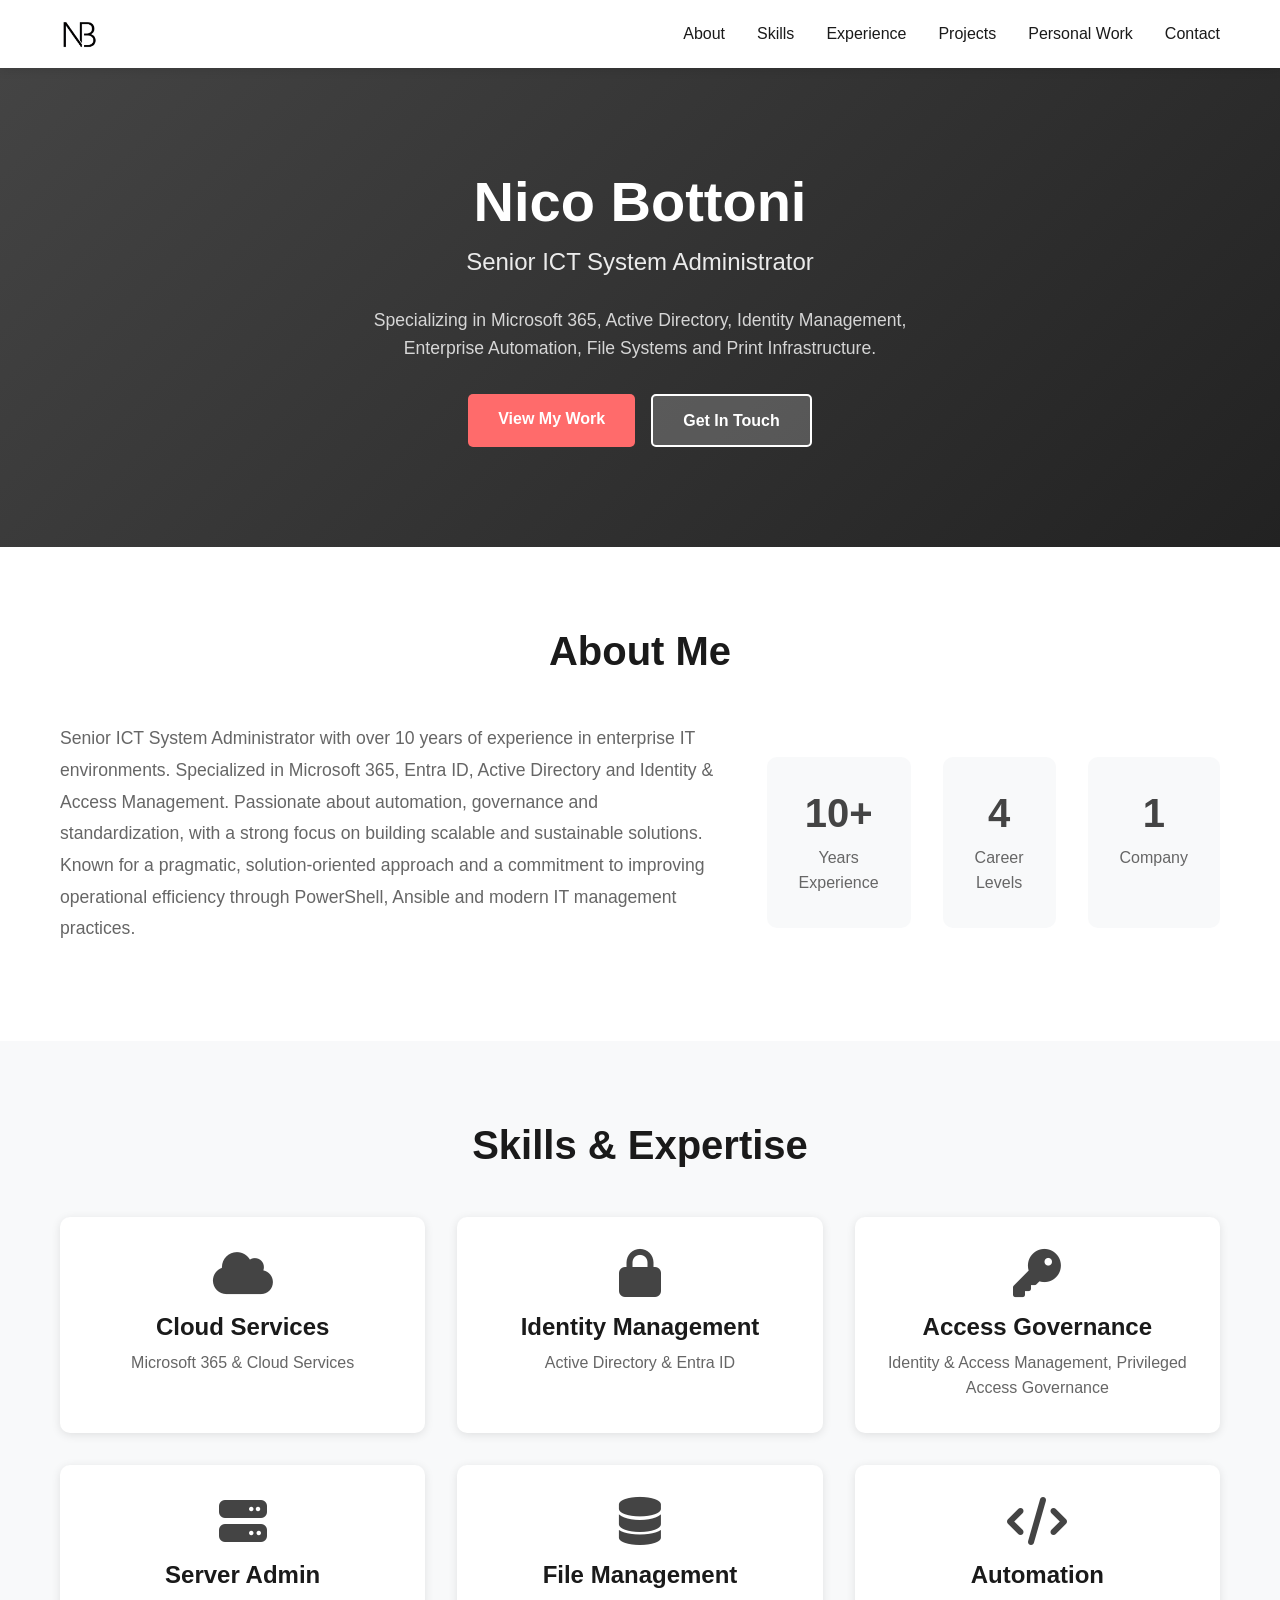
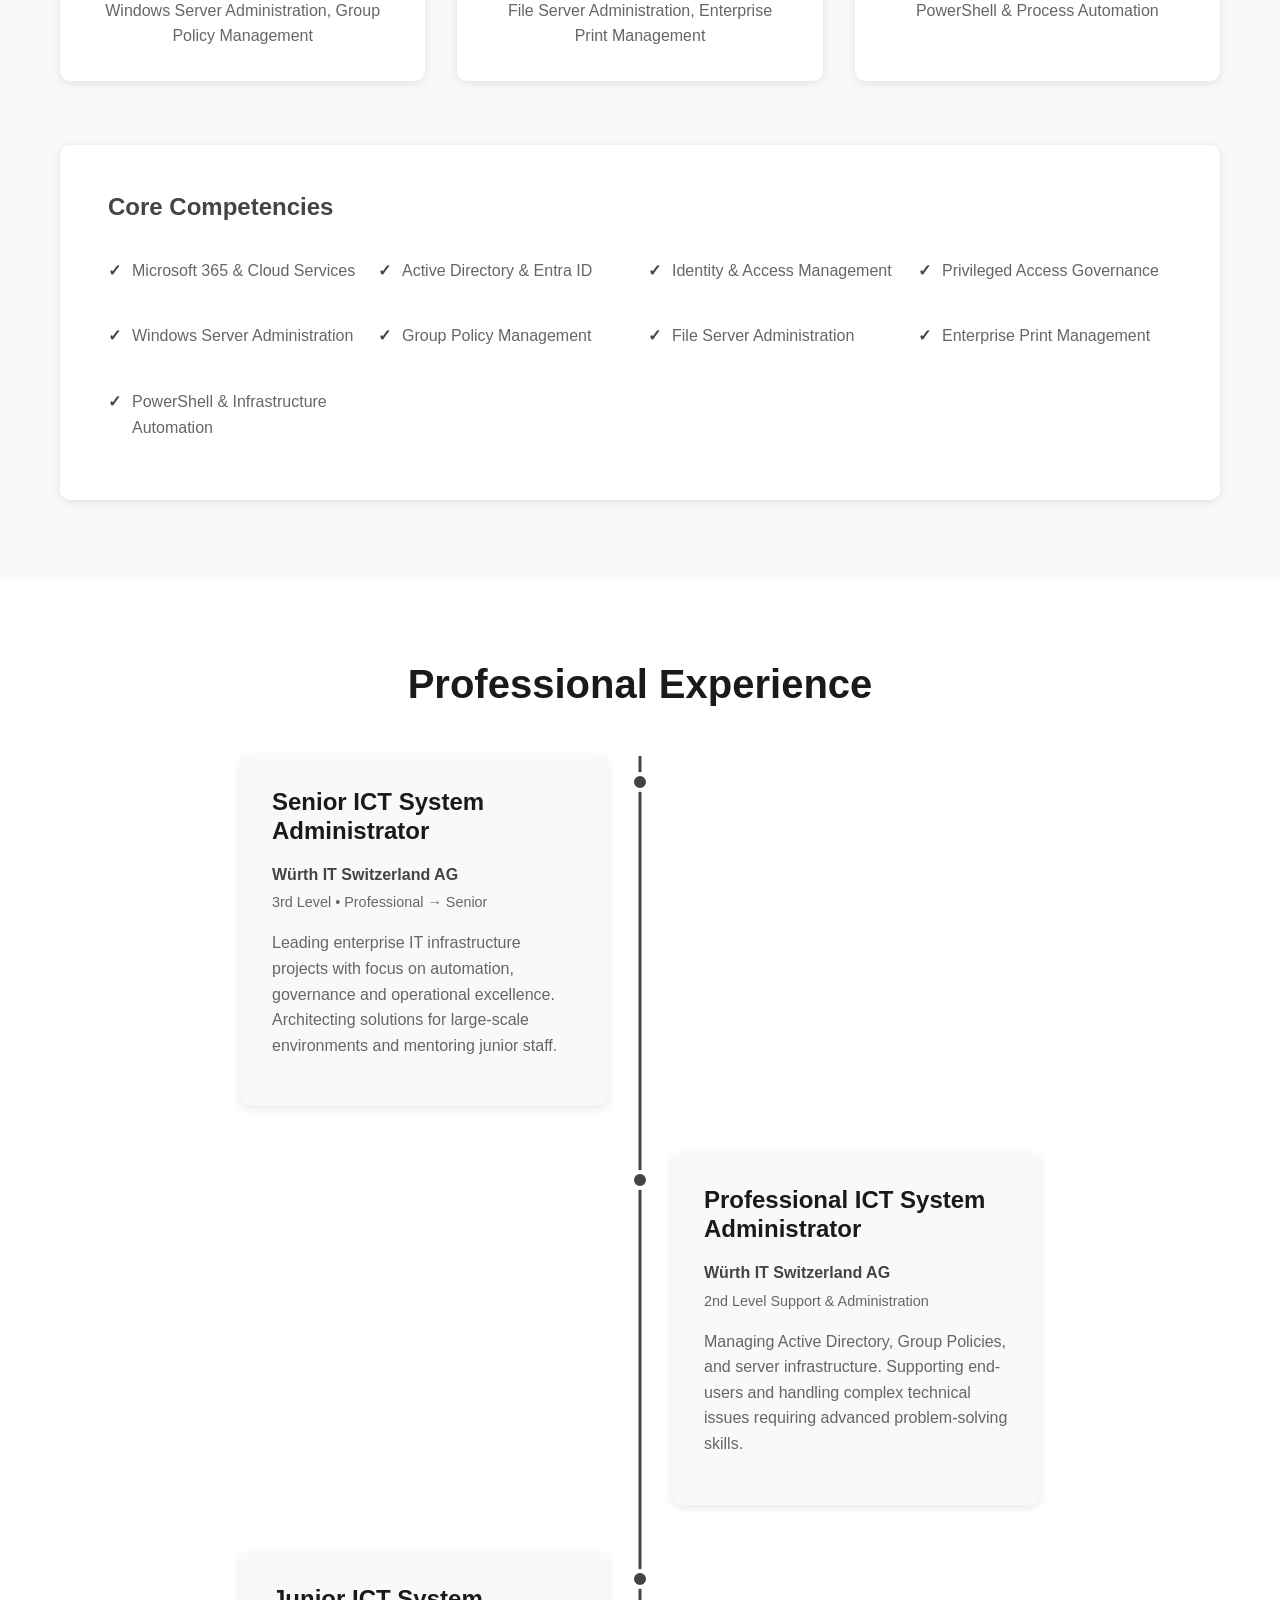
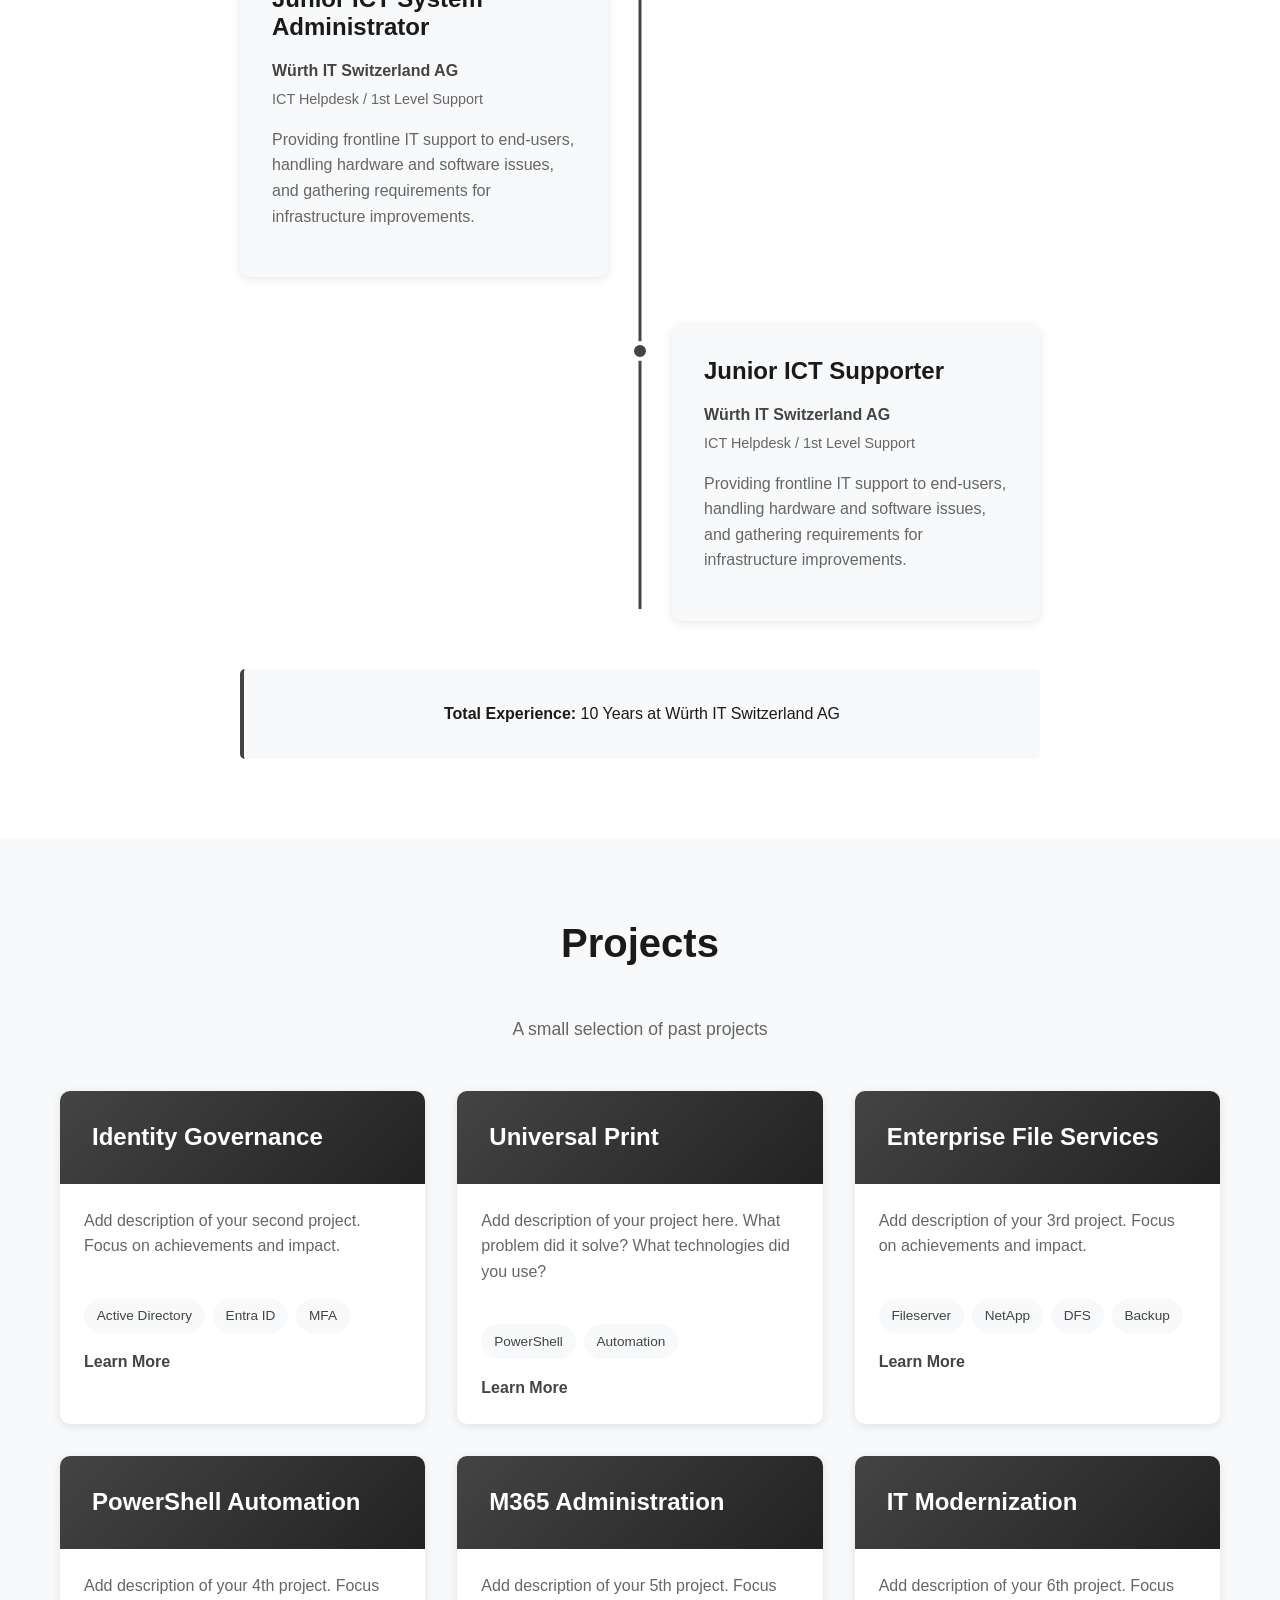
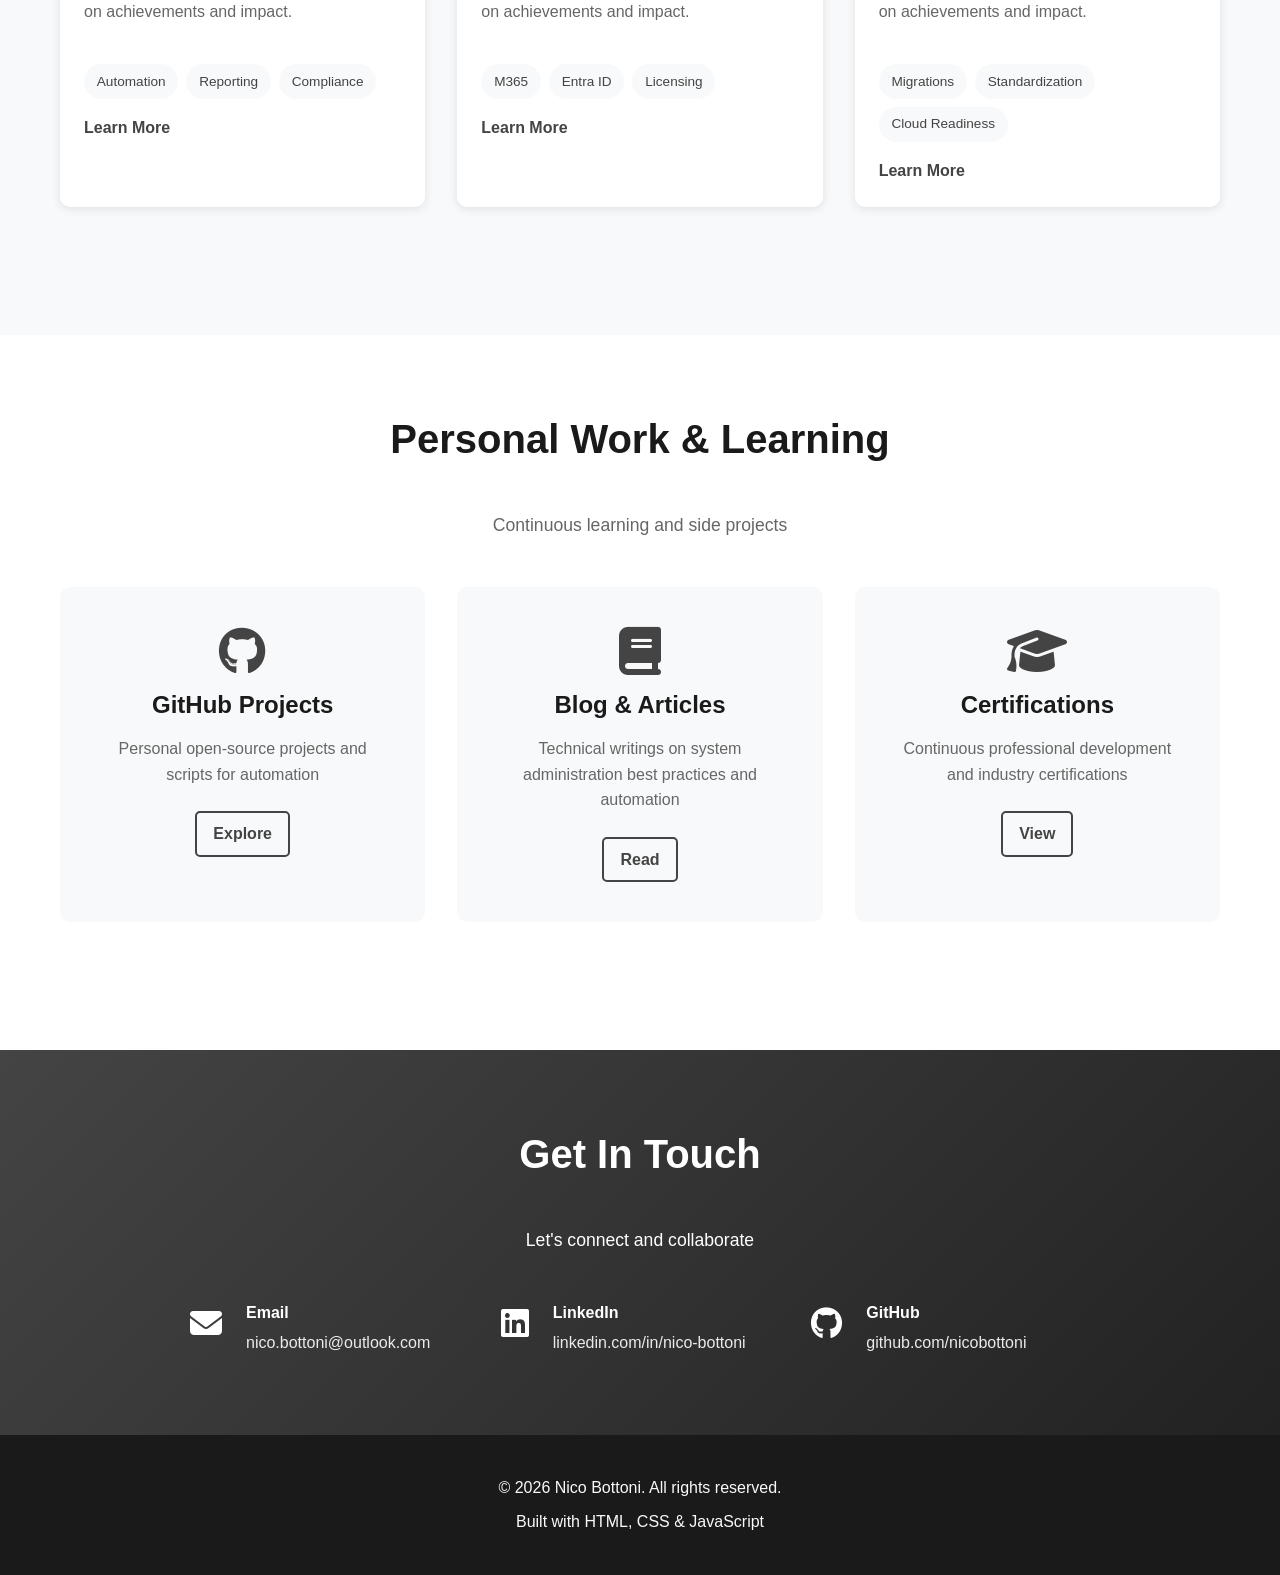
==== index.html @ e5850d9f "Add subtitle to projects section Added a subtitle to the projects section." ====
<!DOCTYPE html>
<html lang="en">
<head>
    <meta charset="UTF-8">
    <meta name="viewport" content="width=device-width, initial-scale=1.0">
    <meta name="description" content="Nico Bottoni - Senior ICT System Administrator | Microsoft 365 | Active Directory | Identity Management">
    <meta name="keywords" content="System Administrator, Microsoft 365, Active Directory, PowerShell, Infrastructure">
    <title>Nico Bottoni - Portfolio</title>
    <link rel="stylesheet" href="style.css">
    <link rel="stylesheet" href="https://cdnjs.cloudflare.com/ajax/libs/font-awesome/6.4.0/css/all.min.css">
</head>
<body>
    <!-- Navigation -->
    <nav class="navbar">
        <div class="container">
            <div class="nav-brand">
                <a href="#" class="nav-logo-link">
                    <img src="assets/Logo-Schwarz.png" alt="NB Logo-Schwarz" class="nav-logo">
                </a>
            </div>
            <ul class="nav-menu">
                <li><a href="#about" class="nav-link">About</a></li>
                <li><a href="#skills" class="nav-link">Skills</a></li>
                <li><a href="#experience" class="nav-link">Experience</a></li>
                <li><a href="#projects" class="nav-link">Projects</a></li>
                <li><a href="#personal-work" class="nav-link">Personal Work</a></li>
                <li><a href="#contact" class="nav-link">Contact</a></li>
            </ul>
            <div class="hamburger">
                <span></span>
                <span></span>
                <span></span>
            </div>
        </div>
    </nav>

    <!-- Hero Section -->
    <section class="hero">
        <div class="container">
            <div class="hero-content">
                <h1>Nico Bottoni</h1>
                <p class="hero-subtitle">Senior ICT System Administrator</p>
                <p class="hero-description">
                    Specializing in Microsoft 365, Active Directory, Identity Management, Enterprise Automation, File Systems and Print Infrastructure.
                </p>
                <div class="hero-buttons">
                    <a href="#projects" class="btn btn-primary">View My Work</a>
                    <a href="#contact" class="btn btn-secondary">Get In Touch</a>
                </div>
            </div>
        </div>
    </section>

    <!-- About Section -->
    <section id="about" class="about">
        <div class="container">
            <h2>About Me</h2>
            <div class="about-content">
                <div class="about-text">
                    <p>
                        Senior ICT System Administrator with over 10 years of experience in enterprise IT environments.
                        Specialized in Microsoft 365, Entra ID, Active Directory and Identity & Access Management.
                        Passionate about automation, governance and standardization, with a strong focus on building scalable and sustainable solutions.
                        Known for a pragmatic, solution-oriented approach and a commitment to improving operational efficiency through PowerShell, Ansible and modern IT management practices.
                    </p>
                </div>
                <div class="about-stats">
                    <div class="stat">
                        <h3>10+</h3>
                        <p>Years Experience</p>
                    </div>
                    <div class="stat">
                        <h3>4</h3>
                        <p>Career Levels</p>
                    </div>
                    <div class="stat">
                        <h3>1</h3>
                        <p>Company</p>
                    </div>
                </div>
            </div>
        </div>
    </section>

    <!-- Skills Section -->
    <section id="skills" class="skills">
        <div class="container">
            <h2>Skills & Expertise</h2>
            <div class="skills-grid">
                <div class="skill-card">
                    <i class="fas fa-cloud"></i>
                    <h3>Cloud Services</h3>
                    <p>Microsoft 365 & Cloud Services</p>
                </div>
                <div class="skill-card">
                    <i class="fas fa-lock"></i>
                    <h3>Identity Management</h3>
                    <p>Active Directory & Entra ID</p>
                </div>
                <div class="skill-card">
                    <i class="fas fa-key"></i>
                    <h3>Access Governance</h3>
                    <p>Identity & Access Management, Privileged Access Governance</p>
                </div>
                <div class="skill-card">
                    <i class="fas fa-server"></i>
                    <h3>Server Admin</h3>
                    <p>Windows Server Administration, Group Policy Management</p>
                </div>
                <div class="skill-card">
                    <i class="fas fa-database"></i>
                    <h3>File Management</h3>
                    <p>File Server Administration, Enterprise Print Management</p>
                </div>
                <div class="skill-card">
                    <i class="fas fa-code"></i>
                    <h3>Automation</h3>
                    <p>PowerShell & Process Automation</p>
                </div>
            </div>
            <div class="skills-list">
                <h3>Core Competencies</h3>
                <ul>
                    <li>Microsoft 365 & Cloud Services</li>
                    <li>Active Directory & Entra ID</li>
                    <li>Identity & Access Management</li>
                    <li>Privileged Access Governance</li>
                    <li>Windows Server Administration</li>
                    <li>Group Policy Management</li>
                    <li>File Server Administration</li>
                    <li>Enterprise Print Management</li>
                    <li>PowerShell & Infrastructure Automation</li>
                </ul>
            </div>
        </div>
    </section>

    <!-- Experience Section -->
    <section id="experience" class="experience">
        <div class="container">
            <h2>Professional Experience</h2>
            <div class="timeline">
                <div class="timeline-item">
                    <div class="timeline-marker"></div>
                    <div class="timeline-content">
                        <h3>Senior ICT System Administrator</h3>
                        <p class="company">Würth IT Switzerland AG</p>
                        <p class="timeline-date">3rd Level • Professional → Senior</p>
                        <p class="description">
                            Leading enterprise IT infrastructure projects with focus on automation, 
                            governance and operational excellence. Architecting solutions for large-scale 
                            environments and mentoring junior staff.
                        </p>
                    </div>
                </div>
                <div class="timeline-item">
                    <div class="timeline-marker"></div>
                    <div class="timeline-content">
                        <h3>Professional ICT System Administrator</h3>
                        <p class="company">Würth IT Switzerland AG</p>
                        <p class="timeline-date">2nd Level Support & Administration</p>
                        <p class="description">
                            Managing Active Directory, Group Policies, and server infrastructure. 
                            Supporting end-users and handling complex technical issues requiring 
                            advanced problem-solving skills.
                        </p>
                    </div>
                </div>
                <div class="timeline-item">
                    <div class="timeline-marker"></div>
                    <div class="timeline-content">
                        <h3>Junior ICT System Administrator</h3>
                        <p class="company">Würth IT Switzerland AG</p>
                        <p class="timeline-date">ICT Helpdesk / 1st Level Support</p>
                        <p class="description">
                            Providing frontline IT support to end-users, handling hardware and software issues, 
                            and gathering requirements for infrastructure improvements.
                        </p>
                    </div>
                </div>
                <div class="timeline-item">
                    <div class="timeline-marker"></div>
                    <div class="timeline-content">
                        <h3>Junior ICT Supporter</h3>
                        <p class="company">Würth IT Switzerland AG</p>
                        <p class="timeline-date">ICT Helpdesk / 1st Level Support</p>
                        <p class="description">
                            Providing frontline IT support to end-users, handling hardware and software issues, 
                            and gathering requirements for infrastructure improvements.
                        </p>
                    </div>
                </div>
                <div class="timeline-note">
                    <strong>Total Experience:</strong> 10 Years at Würth IT Switzerland AG
                </div>
            </div>
        </div>
    </section>

    <!-- Projects Section -->
    <section id="projects" class="projects">
        <div class="container">
            <h2>Projects</h2>
            <p class="section-subtitle">A small selection of past projects</p>
            <div class="projects-grid">                
                <div class="project-card">
                    <div class="project-header">
                        <h3>Identity Governance</h3>
                    </div>
                    <p class="project-description">
                        Add description of your second project. Focus on achievements and impact.
                    </p>
                    <div class="project-tags">
                        <span class="tag">Active Directory</span>
                        <span class="tag">Entra ID</span>
                        <span class="tag">MFA</span>
                    </div>
                    <div class="project-links">
                        <a href="projects/identity-governance.html" class="project-link">Learn More</a>
                    </div>
                </div>
                <div class="project-card">
                    <div class="project-header">
                        <h3>Universal Print</h3>
                    </div>
                    <p class="project-description">
                        Add description of your project here. What problem did it solve? 
                        What technologies did you use?
                    </p>
                    <div class="project-tags">
                        <span class="tag">PowerShell</span>
                        <span class="tag">Automation</span>
                    </div>
                    <div class="project-links">
                        <a href="projects/universal-print.html" class="project-link">Learn More</a>
                    </div>
                </div>
                <div class="project-card">
                    <div class="project-header">
                        <h3>Enterprise File Services</h3>
                    </div>
                    <p class="project-description">
                        Add description of your 3rd project. Focus on achievements and impact.
                    </p>
                    <div class="project-tags">
                        <span class="tag">Fileserver</span>
                        <span class="tag">NetApp</span>
                        <span class="tag">DFS</span>
                        <span class="tag">Backup</span>
                    </div>
                    <div class="project-links">
                        <a href="projects/enterprise-file-services.html" class="project-link">Learn More</a>
                    </div>
                </div>
                <div class="project-card">
                    <div class="project-header">
                        <h3>PowerShell Automation</h3>
                    </div>
                    <p class="project-description">
                        Add description of your 4th project. Focus on achievements and impact.
                    </p>
                    <div class="project-tags">
                        <span class="tag">Automation</span>
                        <span class="tag">Reporting</span>
                        <span class="tag">Compliance</span>
                    </div>
                    <div class="project-links">
                        <a href="projects/powershell-automation.html" class="project-link">Learn More</a>
                    </div>
                </div>
                <div class="project-card">
                    <div class="project-header">
                        <h3>M365 Administration</h3>
                    </div>
                    <p class="project-description">
                        Add description of your 5th project. Focus on achievements and impact.
                    </p>
                    <div class="project-tags">
                        <span class="tag">M365</span>
                        <span class="tag">Entra ID</span>
                        <span class="tag">Licensing</span>                        
                    </div>
                    <div class="project-links">
                        <a href="projects/m365-administration.html" class="project-link">Learn More</a>
                    </div>
                </div>
                <div class="project-card">
                    <div class="project-header">
                        <h3>IT Modernization</h3>
                    </div>
                    <p class="project-description">
                        Add description of your 6th project. Focus on achievements and impact.
                    </p>
                    <div class="project-tags">
                        <span class="tag">Migrations</span>
                        <span class="tag">Standardization</span>
                        <span class="tag">Cloud Readiness</span>
                    </div>
                    <div class="project-links">
                        <a href="projects/it-modernization.html" class="project-link">Learn More</a>
                    </div>
                </div>
            </div>
        </div>
    </section>

    <!-- Personal Work Section -->
    <section id="personal-work" class="personal-work">
        <div class="container">
            <h2>Personal Work & Learning</h2>
            <p class="section-subtitle">Continuous learning and side projects</p>
            <div class="personal-work-grid">
                <div class="personal-work-card">
                    <i class="fab fa-github"></i>
                    <h3>GitHub Projects</h3>
                    <p>
                        Personal open-source projects and scripts for automation
                    </p>
                    <a href="https://github.com/nicobottoni/powershell-toolbox"
                        class="learn-more"
                        target="_blank"
                        rel="noopener noreferrer"
                        >Explore
                    </a>
                </div>
                <div class="personal-work-card">
                    <i class="fas fa-book"></i>
                    <h3>Blog & Articles</h3>
                    <p>
                        Technical writings on system administration best practices and automation
                    </p>
                    <a href="#" class="learn-more">Read</a>
                </div>
                <div class="personal-work-card">
                    <i class="fas fa-graduation-cap"></i>
                    <h3>Certifications</h3>
                    <p>
                        Continuous professional development and industry certifications
                    </p>
                    <a href="#" class="learn-more">View</a>
                </div>
            </div>
        </div>
    </section>

    <!-- Contact Section -->
    <section id="contact" class="contact">
        <div class="container">
            <h2>Get In Touch</h2>
            <p class="section-subtitle">Let's connect and collaborate</p>
            <div class="contact-content">
                <div class="contact-info">
                    <div class="contact-item">
                        <i class="fas fa-envelope"></i>
                        <div>
                            <h4>Email</h4>
                            <p><a href="mailto:nico.bottoni@outlook.com">nico.bottoni@outlook.com</a></p>
                        </div>
                    </div>
                    <div class="contact-item">
                        <i class="fab fa-linkedin"></i>
                        <div>
                            <h4>LinkedIn</h4>
                            <p><a href="https://www.linkedin.com/in/nico-bottoni-77aa26182/" target="_blank">linkedin.com/in/nico-bottoni</a></p>
                        </div>
                    </div>
                    <div class="contact-item">
                        <i class="fab fa-github"></i>
                        <div>
                            <h4>GitHub</h4>
                            <p><a href="https://github.com/nicobottoni" target="_blank">github.com/nicobottoni</a></p>
                        </div>
                    </div>
                </div>
            </div>
        </div>
    </section>

    <!-- Footer -->
    <footer class="footer">
        <div class="container">
            <p>&copy; 2026 Nico Bottoni. All rights reserved.</p>
            <p>Built with HTML, CSS & JavaScript</p>
        </div>
    </footer>

    <script src="script.js"></script>
</body>
</html>
---- style.css ----
/* ============================================
   Global Styles & Variables
   ============================================ */

:root {
    --primary-color: #444444;
    --primary-dark: #0052a3;
    --secondary-color: #222222;
    --accent-color: #ff6b6b;
    --text-dark: #1a1a1a;
    --text-light: #666666;
    --bg-light: #f8f9fa;
    --bg-white: #ffffff;
    --border-color: #e0e0e0;
    --shadow: 0 2px 10px rgba(0, 0, 0, 0.1);
    --shadow-lg: 0 10px 30px rgba(0, 0, 0, 0.15);
}

* {
    margin: 0;
    padding: 0;
    box-sizing: border-box;
}

html {
    scroll-behavior: smooth;
}

body {
    font-family: -apple-system, BlinkMacSystemFont, 'Segoe UI', Roboto, Oxygen, Ubuntu, Cantarell, sans-serif;
    line-height: 1.6;
    color: var(--text-dark);
    background-color: var(--bg-white);
}

.container {
    max-width: 1200px;
    margin: 0 auto;
    padding: 0 20px;
}

/* ============================================
   Typography
   ============================================ */

h1, h2, h3, h4, h5, h6 {
    line-height: 1.2;
    margin-bottom: 1rem;
    font-weight: 600;
}

h2 {
    font-size: 2.5rem;
    color: var(--text-dark);
    text-align: center;
    margin-bottom: 3rem;
}

h3 {
    font-size: 1.5rem;
}

p {
    color: var(--text-light);
    margin-bottom: 1rem;
}

a {
    color: var(--primary-color);
    text-decoration: none;
    transition: color 0.3s ease;
}

a:hover {
    color: var(--primary-dark);
}

/* ============================================
   Navigation Bar
   ============================================ */

.navbar {
    background-color: var(--bg-white);
    box-shadow: var(--shadow);
    position: sticky;
    top: 0;
    z-index: 1000;
}

.navbar .container {
    display: flex;
    justify-content: space-between;
    align-items: center;
    padding: 1rem 20px;
}

.nav-brand {
    display: flex;
    align-items: center;
    gap: 12px;
    font-size: 1.5rem;
    font-weight: 700;
    color: var(--primary-color);
}

.nav-logo {
    height: 36px;
    width: auto;
    display: block;
}

.nav-menu {
    display: flex;
    list-style: none;
    gap: 2rem;
}

.nav-link {
    color: var(--text-dark);
    font-weight: 500;
    transition: color 0.3s ease;
    position: relative;
}

.nav-link:hover {
    color: var(--primary-color);
}

.nav-link::after {
    content: '';
    position: absolute;
    bottom: -5px;
    left: 0;
    width: 0;
    height: 2px;
    background-color: var(--primary-color);
    transition: width 0.3s ease;
}

.nav-link:hover::after {
    width: 100%;
}

.hamburger {
    display: none;
    flex-direction: column;
    cursor: pointer;
}

.hamburger span {
    width: 25px;
    height: 3px;
    background-color: var(--text-dark);
    margin: 5px 0;
    transition: 0.3s;
}

/* ============================================
   Hero Section
   ============================================ */

.hero {
    background: linear-gradient(135deg, var(--primary-color) 0%, var(--secondary-color) 100%);
    color: white;
    padding: 100px 20px;
    text-align: center;
}

.hero-content h1 {
    font-size: 3.5rem;
    margin-bottom: 0.5rem;
    color: white;
}

.hero-subtitle {
    font-size: 1.5rem;
    color: rgba(255, 255, 255, 0.9);
    margin-bottom: 1rem;
}

.hero-description {
    font-size: 1.1rem;
    color: rgba(255, 255, 255, 0.8);
    max-width: 600px;
    margin: 1.5rem auto 2rem;
}

.hero-buttons {
    display: flex;
    gap: 1rem;
    justify-content: center;
    flex-wrap: wrap;
}

/* ============================================
   Buttons
   ============================================ */

.btn {
    padding: 12px 30px;
    border-radius: 5px;
    font-weight: 600;
    transition: all 0.3s ease;
    cursor: pointer;
    border: none;
    display: inline-block;
    text-align: center;
}

.btn-primary {
    background-color: var(--accent-color);
    color: white;
}

.btn-primary:hover {
    background-color: #ff5252;
    transform: translateY(-2px);
}

.btn-secondary {
    background-color: rgba(255, 255, 255, 0.2);
    color: white;
    border: 2px solid white;
}

.btn-secondary:hover {
    background-color: rgba(255, 255, 255, 0.3);
    transform: translateY(-2px);
}

/* ============================================
   About Section
   ============================================ */

.about {
    padding: 80px 20px;
    background-color: var(--bg-white);
}

.about-content {
    display: grid;
    grid-template-columns: 2fr 1fr;
    gap: 3rem;
    align-items: center;
}

.about-text p {
    font-size: 1.1rem;
    line-height: 1.8;
    color: var(--text-light);
}

.about-stats {
    display: grid;
    grid-template-columns: repeat(3, 1fr);
    gap: 2rem;
}

.stat {
    text-align: center;
    padding: 2rem;
    background-color: var(--bg-light);
    border-radius: 10px;
    transition: transform 0.3s ease;
}

.stat:hover {
    transform: translateY(-5px);
}

.stat h3 {
    font-size: 2.5rem;
    color: var(--primary-color);
    margin-bottom: 0.5rem;
}

.stat p {
    color: var(--text-light);
    margin: 0;
}

/* ============================================
   Skills Section
   ============================================ */

.skills {
    padding: 80px 20px;
    background-color: var(--bg-light);
}

.skills-grid {
    display: grid;
    grid-template-columns: repeat(auto-fit, minmax(280px, 1fr));
    gap: 2rem;
    margin-bottom: 4rem;
}

.skill-card {
    background-color: var(--bg-white);
    padding: 2rem;
    border-radius: 10px;
    text-align: center;
    box-shadow: var(--shadow);
    transition: all 0.3s ease;
}

.skill-card:hover {
    transform: translateY(-10px);
    box-shadow: var(--shadow-lg);
}

.skill-card i {
    font-size: 3rem;
    color: var(--primary-color);
    margin-bottom: 1rem;
}

.skill-card h3 {
    color: var(--text-dark);
    margin-bottom: 0.5rem;
}

.skill-card p {
    color: var(--text-light);
    margin: 0;
}

.skills-list {
    background-color: var(--bg-white);
    padding: 3rem;
    border-radius: 10px;
    box-shadow: var(--shadow);
}

.skills-list h3 {
    color: var(--primary-color);
    margin-bottom: 1.5rem;
}

.skills-list ul {
    list-style: none;
    display: grid;
    grid-template-columns: repeat(auto-fit, minmax(250px, 1fr));
    gap: 1rem;
}

.skills-list li {
    padding: 0.75rem 0;
    padding-left: 1.5rem;
    position: relative;
    color: var(--text-light);
}

.skills-list li::before {
    content: '✓';
    position: absolute;
    left: 0;
    color: var(--primary-color);
    font-weight: bold;
}

/* ============================================
   Experience Section
   ============================================ */

.experience {
    padding: 80px 20px;
    background-color: var(--bg-white);
}

.timeline {
    position: relative;
    max-width: 800px;
    margin: 0 auto;
}

.timeline::before {
    content: '';
    position: absolute;
    left: 50%;
    transform: translateX(-50%);
    width: 3px;
    height: calc(100% - 150px);
    background-color: var(--primary-color);
}

.timeline-item {
    margin-bottom: 3rem;
    position: relative;
}

.timeline-item:nth-child(odd) .timeline-content {
    margin-left: 0;
    margin-right: auto;
    width: calc(50% - 2rem);
}

.timeline-item:nth-child(even) .timeline-content {
    margin-left: auto;
    margin-right: 0;
    width: calc(50% - 2rem);
}

.timeline-marker {
    position: absolute;
    left: 50%;
    transform: translateX(-50%);
    width: 20px;
    height: 20px;
    background-color: var(--primary-color);
    border: 4px solid var(--bg-white);
    border-radius: 50%;
    top: 1rem;
    z-index: 10;
}

.timeline-content {
    background-color: var(--bg-light);
    padding: 2rem;
    border-radius: 10px;
    box-shadow: var(--shadow);
}

.timeline-content h3 {
    color: var(--text-dark);
}

.company {
    color: var(--primary-color);
    font-weight: 600;
    margin-bottom: 0.25rem;
}

.timeline-date {
    color: var(--text-light);
    font-size: 0.9rem;
    margin-bottom: 1rem;
}

.description {
    color: var(--text-light);
}

.timeline-note {
    text-align: center;
    padding: 2rem;
    margin-top: 2rem;
    background-color: var(--bg-light);
    border-left: 4px solid var(--primary-color);
    border-radius: 5px;
}

/* ============================================
   Projects Section
   ============================================ */

.projects {
    padding: 80px 20px;
    background-color: var(--bg-light);
}

.section-subtitle {
    text-align: center;
    color: var(--text-light);
    font-size: 1.1rem;
    margin-bottom: 3rem;
}

.projects-grid {
    display: grid;
    grid-template-columns: repeat(auto-fit, minmax(300px, 1fr));
    gap: 2rem;
    margin-bottom: 3rem;
}

.project-card {
    background-color: var(--bg-white);
    border-radius: 10px;
    overflow: hidden;
    box-shadow: var(--shadow);
    transition: all 0.3s ease;
}

.project-card:hover {
    transform: translateY(-10px);
    box-shadow: var(--shadow-lg);
}

.project-header {
    background: linear-gradient(135deg, var(--primary-color) 0%, var(--secondary-color) 100%);
    color: white;
    padding: 2rem;
}

.project-header h3 {
    margin: 0;
    color: white;
}

.project-description {
    padding: 1.5rem;
}

.project-tags {
    padding: 0 1.5rem;
    display: flex;
    flex-wrap: wrap;
    gap: 0.5rem;
    margin-bottom: 1rem;
}

.tag {
    display: inline-block;
    background-color: var(--bg-light);
    color: var(--primary-color);
    padding: 0.4rem 0.8rem;
    border-radius: 20px;
    font-size: 0.85rem;
}

.project-links {
    padding: 0 1.5rem 1.5rem;
}

.project-link {
    display: inline-block;
    color: var(--primary-color);
    font-weight: 600;
    transition: color 0.3s ease;
}

.project-link:hover {
    color: var(--primary-dark);
    text-decoration: underline;
}

.projects-note {
    text-align: center;
    padding: 2rem;
    background-color: var(--bg-white);
    border-radius: 10px;
    border-left: 4px solid var(--accent-color);
}

.projects-note i {
    color: var(--accent-color);
    margin-right: 0.5rem;
}

/* ============================================
   Personal Work Section
   ============================================ */

.personal-work {
    padding: 80px 20px;
    background-color: var(--bg-white);
}

.personal-work-grid {
    display: grid;
    grid-template-columns: repeat(auto-fit, minmax(280px, 1fr));
    gap: 2rem;
    margin-bottom: 3rem;
}

.personal-work-card {
    background-color: var(--bg-light);
    padding: 2.5rem;
    border-radius: 10px;
    text-align: center;
    transition: all 0.3s ease;
}

.personal-work-card:hover {
    transform: translateY(-10px);
    background-color: var(--bg-white);
    box-shadow: var(--shadow-lg);
}

.personal-work-card i {
    font-size: 3rem;
    color: var(--primary-color);
    margin-bottom: 1rem;
}

.personal-work-card h3 {
    color: var(--text-dark);
    margin-bottom: 1rem;
}

.personal-work-card p {
    color: var(--text-light);
    margin-bottom: 1.5rem;
}

.learn-more {
    display: inline-block;
    color: var(--primary-color);
    font-weight: 600;
    padding: 0.5rem 1rem;
    border: 2px solid var(--primary-color);
    border-radius: 5px;
    transition: all 0.3s ease;
}

.learn-more:hover {
    background-color: var(--primary-color);
    color: white;
}

.personal-work-note {
    text-align: center;
    padding: 2rem;
    background-color: var(--bg-light);
    border-radius: 10px;
    border-left: 4px solid var(--accent-color);
}

/* ============================================
   Contact Section
   ============================================ */

.contact {
    padding: 80px 20px;
    background: linear-gradient(135deg, var(--primary-color) 0%, var(--secondary-color) 100%);
    color: white;
}

.contact h2 {
    color: white;
}

.contact .section-subtitle {
    color: white;
}

.contact-info {
    display: grid;
    grid-template-columns: repeat(auto-fit, minmax(250px, 1fr));
    gap: 2rem;
    max-width: 900px;
    margin: 0 auto;
}

.contact-item {
    display: flex;
    align-items: flex-start;
    gap: 1.5rem;
}

.contact-item i {
    font-size: 2rem;
    margin-top: 0.25rem;
    flex-shrink: 0;
}

.contact-item h4 {
    color: white;
    margin-bottom: 0.5rem;
}

.contact-item p {
    margin: 0;
    color: rgba(255, 255, 255, 0.9);
}

.contact-item a {
    color: rgba(255, 255, 255, 0.9);
    transition: color 0.3s ease;
}

.contact-item a:hover {
    color: white;
}

/* ============================================
   Footer
   ============================================ */

.footer {
    background-color: var(--text-dark);
    color: var(--bg-light);
    text-align: center;
    padding: 2rem 20px;
}

.footer p {
    margin: 0.5rem 0;
    color: var(--bg-light);
}

/* ============================================
   Responsive Design
   ============================================ */

@media (max-width: 768px) {
    .nav-menu {
        display: none;
        position: absolute;
        top: 60px;
        left: 0;
        flex-direction: column;
        background-color: var(--bg-white);
        width: 100%;
        text-align: center;
        gap: 0;
    }

    .nav-menu.active {
        display: flex;
    }

    .nav-link {
        padding: 1rem;
        /* border-bottom: 1px solid var(--border-color); */
    }

    .nav-link::after {
        display: none;
    }

    .hamburger {
        display: flex;
    }

    .hamburger.active span:nth-child(1) {
        transform: rotate(45deg) translate(10px, 10px);
    }

    .hamburger.active span:nth-child(2) {
        opacity: 0;
    }

    .hamburger.active span:nth-child(3) {
        transform: rotate(-45deg) translate(7px, -7px);
    }

    h2 {
        font-size: 2rem;
    }

    .hero-content h1 {
        font-size: 2.5rem;
    }

    .hero-subtitle {
        font-size: 1.2rem;
    }

    .about-content {
        grid-template-columns: 1fr;
    }

    .about-stats {
        grid-template-columns: 1fr;
    }

    .timeline::before {
        left: 0;
    }

    .timeline-item:nth-child(odd) .timeline-content,
    .timeline-item:nth-child(even) .timeline-content {
        width: 100%;
        margin-left: 40px;
        margin-right: 0;
    }

    .timeline-marker {
        left: -6px;
    }

    .contact-info {
        grid-template-columns: 1fr;
    }
}

@media (max-width: 480px) {
    .hero-content h1 {
        font-size: 1.8rem;
    }

    h2 {
        font-size: 1.5rem;
        margin-bottom: 2rem;
    }

    .hero {
        padding: 60px 20px;
    }

    .about,
    .skills,
    .experience,
    .projects,
    .personal-work,
    .contact {
        padding: 60px 20px;
    }

    .skills-grid {
        grid-template-columns: 1fr;
    }

    .hero-buttons {
        flex-direction: column;
    }

    .btn {
        width: 100%;
    }
}

/* ============================================
Project Case Study Pages
============================================ */

.project-hero {
    background: linear-gradient(135deg, var(--text-dark) 0%, #333333 100%);
    color: white;
    padding: 80px 20px;
}

.project-hero .container {
    max-width: 1100px;
}

.back-link {
    display: inline-flex;
    align-items: center;
    gap: 0.5rem;
    color: rgba(255, 255, 255, 0.85);
    font-weight: 600;
    margin-bottom: 2rem;
    transition: color 0.3s ease;
}

.back-link:hover {
    color: white;
}

.project-hero-content {
    max-width: 850px;
}

.eyebrow {
    color: rgba(255, 255, 255, 0.7);
    text-transform: uppercase;
    letter-spacing: 0.12em;
    font-size: 0.85rem;
    font-weight: 700;
    margin-bottom: 1rem;
}

.project-hero h1 {
    font-size: 3rem;
    color: white;
    margin-bottom: 1rem;
}

.project-lead {
    font-size: 1.25rem;
    line-height: 1.8;
    color: rgba(255, 255, 255, 0.85);
    max-width: 800px;
}

.project-meta {
    display: flex;
    flex-wrap: wrap;
    gap: 1rem;
    margin-top: 2rem;
}

.project-meta span {
    display: inline-flex;
    align-items: center;
    gap: 0.5rem;
    background-color: rgba(255, 255, 255, 0.12);
    color: white;
    padding: 0.7rem 1rem;
    border-radius: 999px;
    font-size: 0.9rem;
}


/* ============================================
Case Study Layout
============================================ */

.case-study {
    padding: 80px 20px;
    background-color: var(--bg-white);
}

.case-study-layout {
    display: grid;
    grid-template-columns: 300px 1fr;
    gap: 3rem;
    align-items: start;
}

.case-study-sidebar {
    position: sticky;
    top: 100px;
}

.sidebar-card {
    background-color: var(--bg-light);
    border-radius: 10px;
    padding: 1.5rem;
    margin-bottom: 1.5rem;
    box-shadow: var(--shadow);
}

.sidebar-card h3 {
    color: var(--text-dark);
    margin-bottom: 1rem;
}

.sidebar-card ul {
    list-style: none;
    padding: 0;
    margin: 0;
}

.sidebar-card li {
    color: var(--text-light);
    margin-bottom: 0.75rem;
    line-height: 1.5;
}

.compact-tags {
    padding: 0;
    margin: 0;
}


/* ============================================
Case Study Content
============================================ */

.case-study-content {
    max-width: 850px;
}

.case-section {
    margin-bottom: 4rem;
}

.case-section h2 {
    text-align: left;
    font-size: 2rem;
    color: var(--text-dark);
    margin-bottom: 1.5rem;
}

.case-section p {
    font-size: 1.05rem;
    line-height: 1.8;
    color: var(--text-light);
}

.case-list {
    list-style: none;
    padding: 0;
    margin: 1.5rem 0 0;
}

.case-list li {
    position: relative;
    padding-left: 1.75rem;
    margin-bottom: 1rem;
    color: var(--text-light);
    line-height: 1.7;
}

.case-list li::before {
    content: "✓";
    position: absolute;
    left: 0;
    color: var(--primary-color);
    font-weight: 700;
}

.highlight-list li {
    background-color: var(--bg-light);
    padding: 1rem 1rem 1rem 2.5rem;
    border-radius: 8px;
}

.highlight-list li::before {
    left: 1rem;
    top: 1rem;
}


/* ============================================
Process and Impact Cards
============================================ */

.process-grid {
    display: grid;
    grid-template-columns: repeat(2, 1fr);
    gap: 1.5rem;
}

.process-step {
    background-color: var(--bg-light);
    border-radius: 10px;
    padding: 1.75rem;
    box-shadow: var(--shadow);
}

.process-step span {
    display: inline-block;
    font-size: 0.85rem;
    font-weight: 700;
    color: var(--primary-color);
    margin-bottom: 0.75rem;
}

.process-step h3 {
    color: var(--text-dark);
    margin-bottom: 0.75rem;
}

.process-step p {
    margin: 0;
    font-size: 0.95rem;
}

.impact-grid {
    display: grid;
    grid-template-columns: repeat(3, 1fr);
    gap: 1.5rem;
    margin-top: 2rem;
}

.impact-card {
    background-color: var(--bg-light);
    border-radius: 10px;
    padding: 1.5rem;
    box-shadow: var(--shadow);
    border-top: 4px solid var(--primary-color);
}

.impact-card h3 {
    color: var(--text-dark);
    margin-bottom: 0.75rem;
}

.impact-card p {
    margin: 0;
    font-size: 0.95rem;
}


/* ============================================
Privacy Note
============================================ */

.privacy-note {
    background-color: var(--bg-light);
    border-left: 4px solid var(--primary-color);
    border-radius: 8px;
    padding: 2rem;
}

.privacy-note h2 {
    margin-top: 0;
}


/* ============================================
Next Project Section
============================================ */

.project-next {
    background: linear-gradient(135deg, var(--primary-color) 0%, var(--secondary-color) 100%);
    color: white;
    text-align: center;
    padding: 70px 20px;
}

.project-next h2 {
    color: white;
    margin-bottom: 1rem;
}

.project-next p {
    color: rgba(255, 255, 255, 0.85);
    font-size: 1.1rem;
    margin-bottom: 2rem;
}


/* ============================================
Responsive Case Study Pages
============================================ */

@media (max-width: 900px) {
    .case-study-layout {
        grid-template-columns: 1fr;
    }

    .case-study-sidebar {
        position: static;
    }

    .impact-grid {
        grid-template-columns: 1fr;
    }
}

@media (max-width: 768px) {
    .project-hero {
        padding: 60px 20px;
    }

    .project-hero h1 {
        font-size: 2.2rem;
    }

    .project-lead {
        font-size: 1.05rem;
    }

    .project-meta {
        gap: 0.75rem;
    }

    .project-meta span {
        width: 100%;
        justify-content: center;
    }

    .case-study {
        padding: 60px 20px;
    }

    .case-section h2 {
        font-size: 1.75rem;
    }

    .process-grid {
        grid-template-columns: 1fr;
    }
}

@media (max-width: 480px) {
    .project-hero h1 {
        font-size: 1.8rem;
    }

    .project-lead {
        font-size: 1rem;
    }

    .sidebar-card,
    .process-step,
    .impact-card,
    .privacy-note {
        padding: 1.25rem;
    }
}
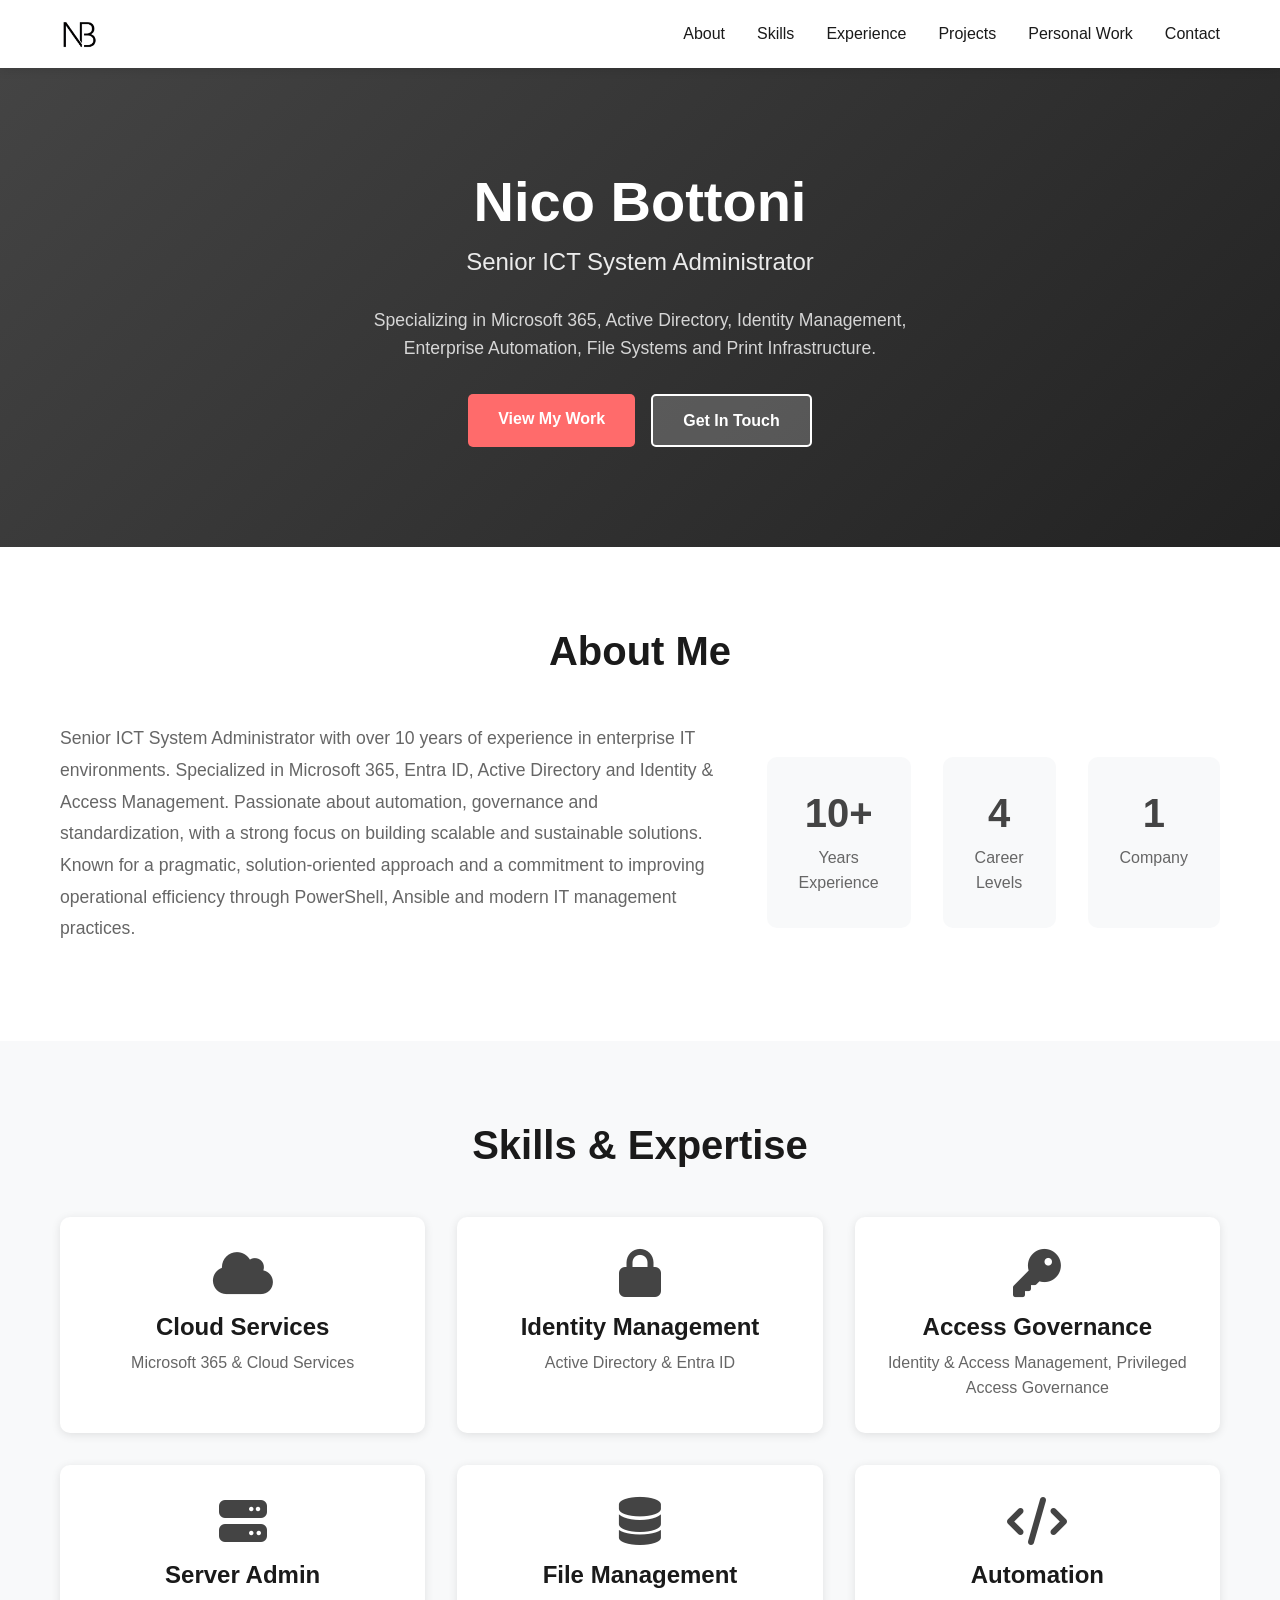
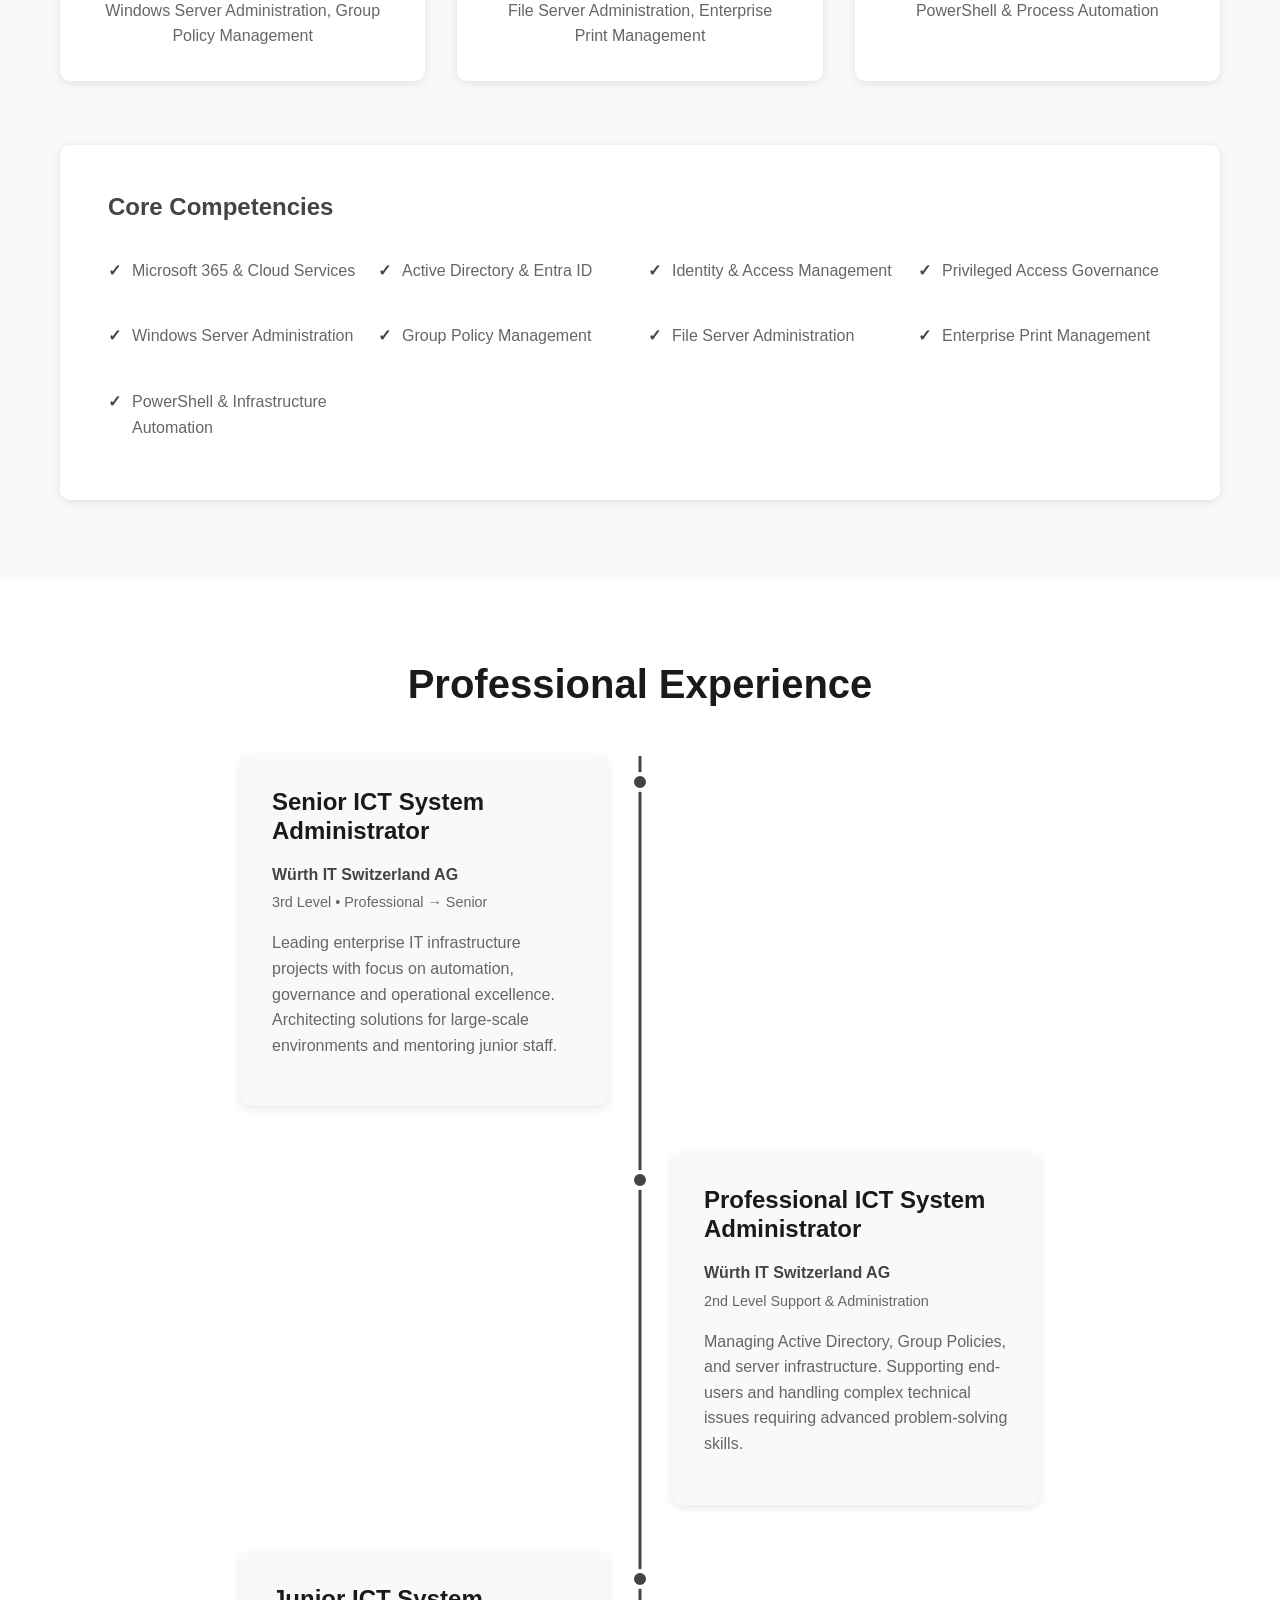
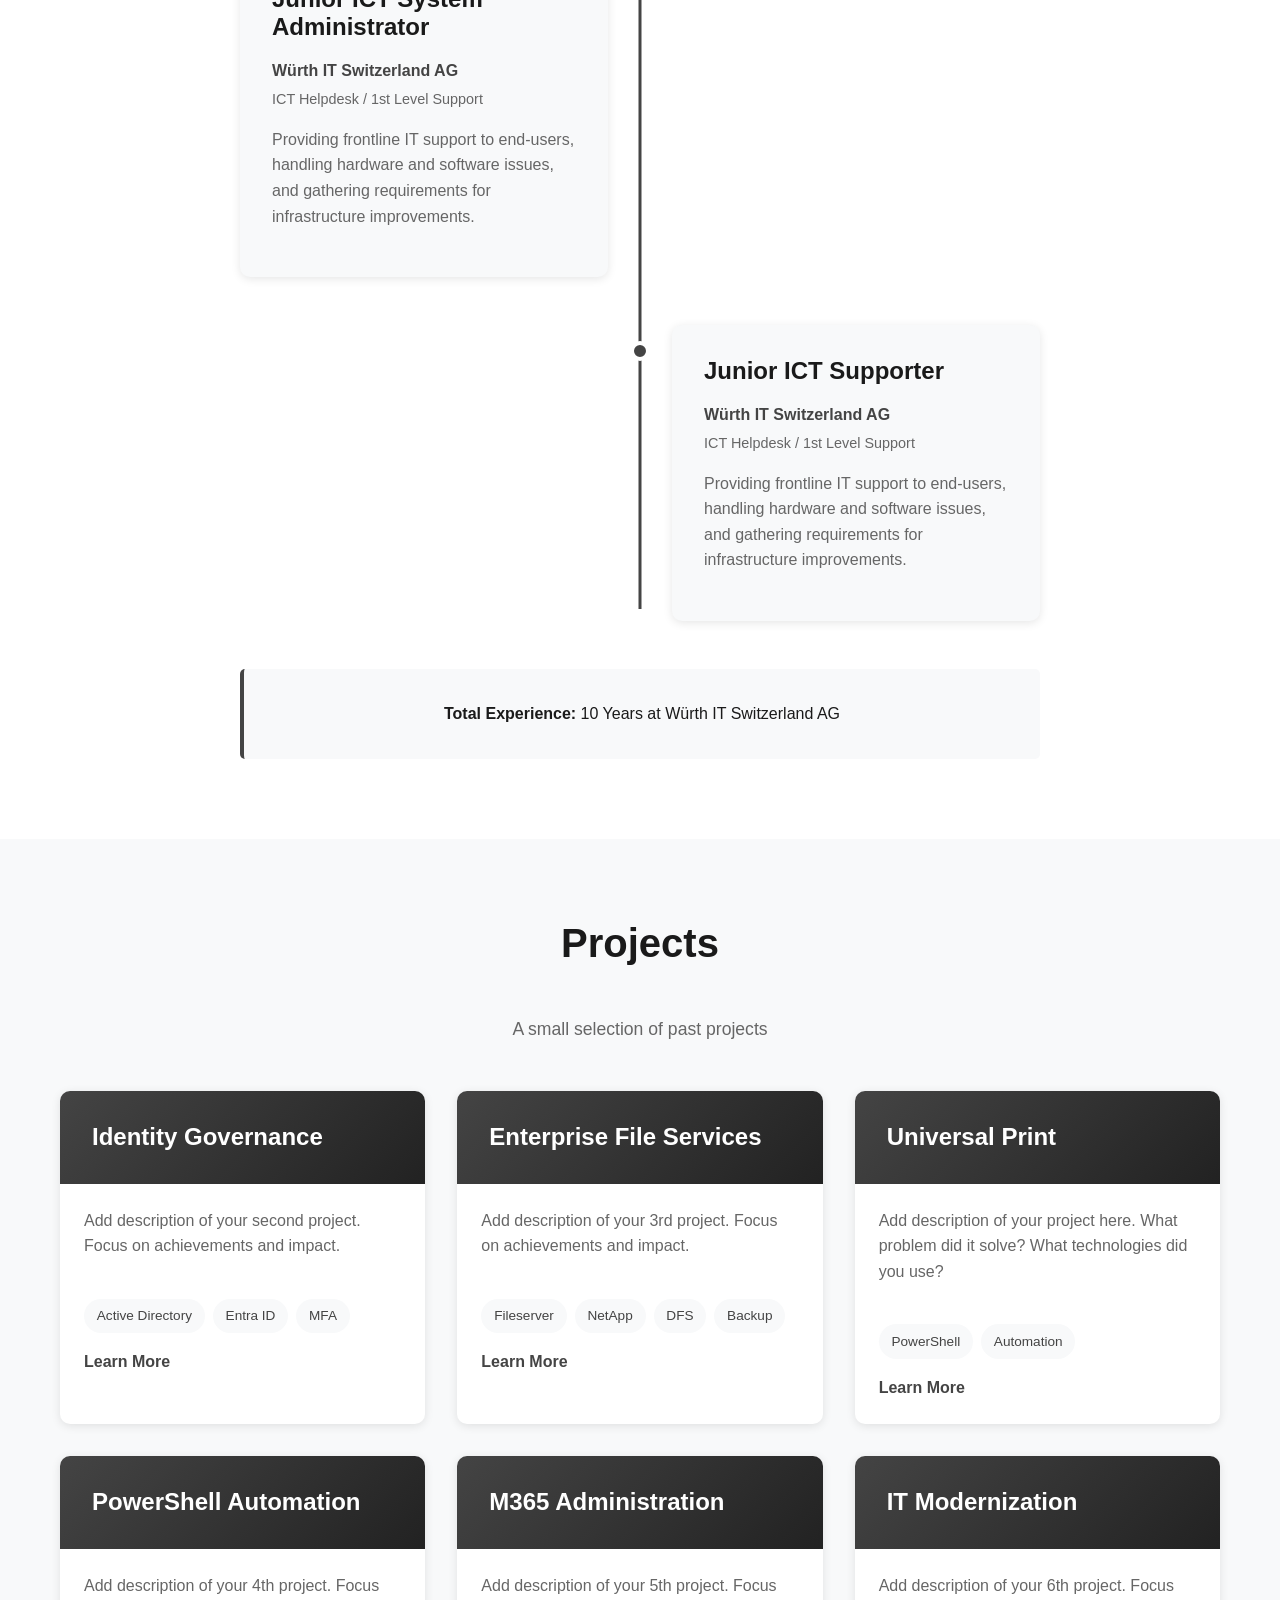
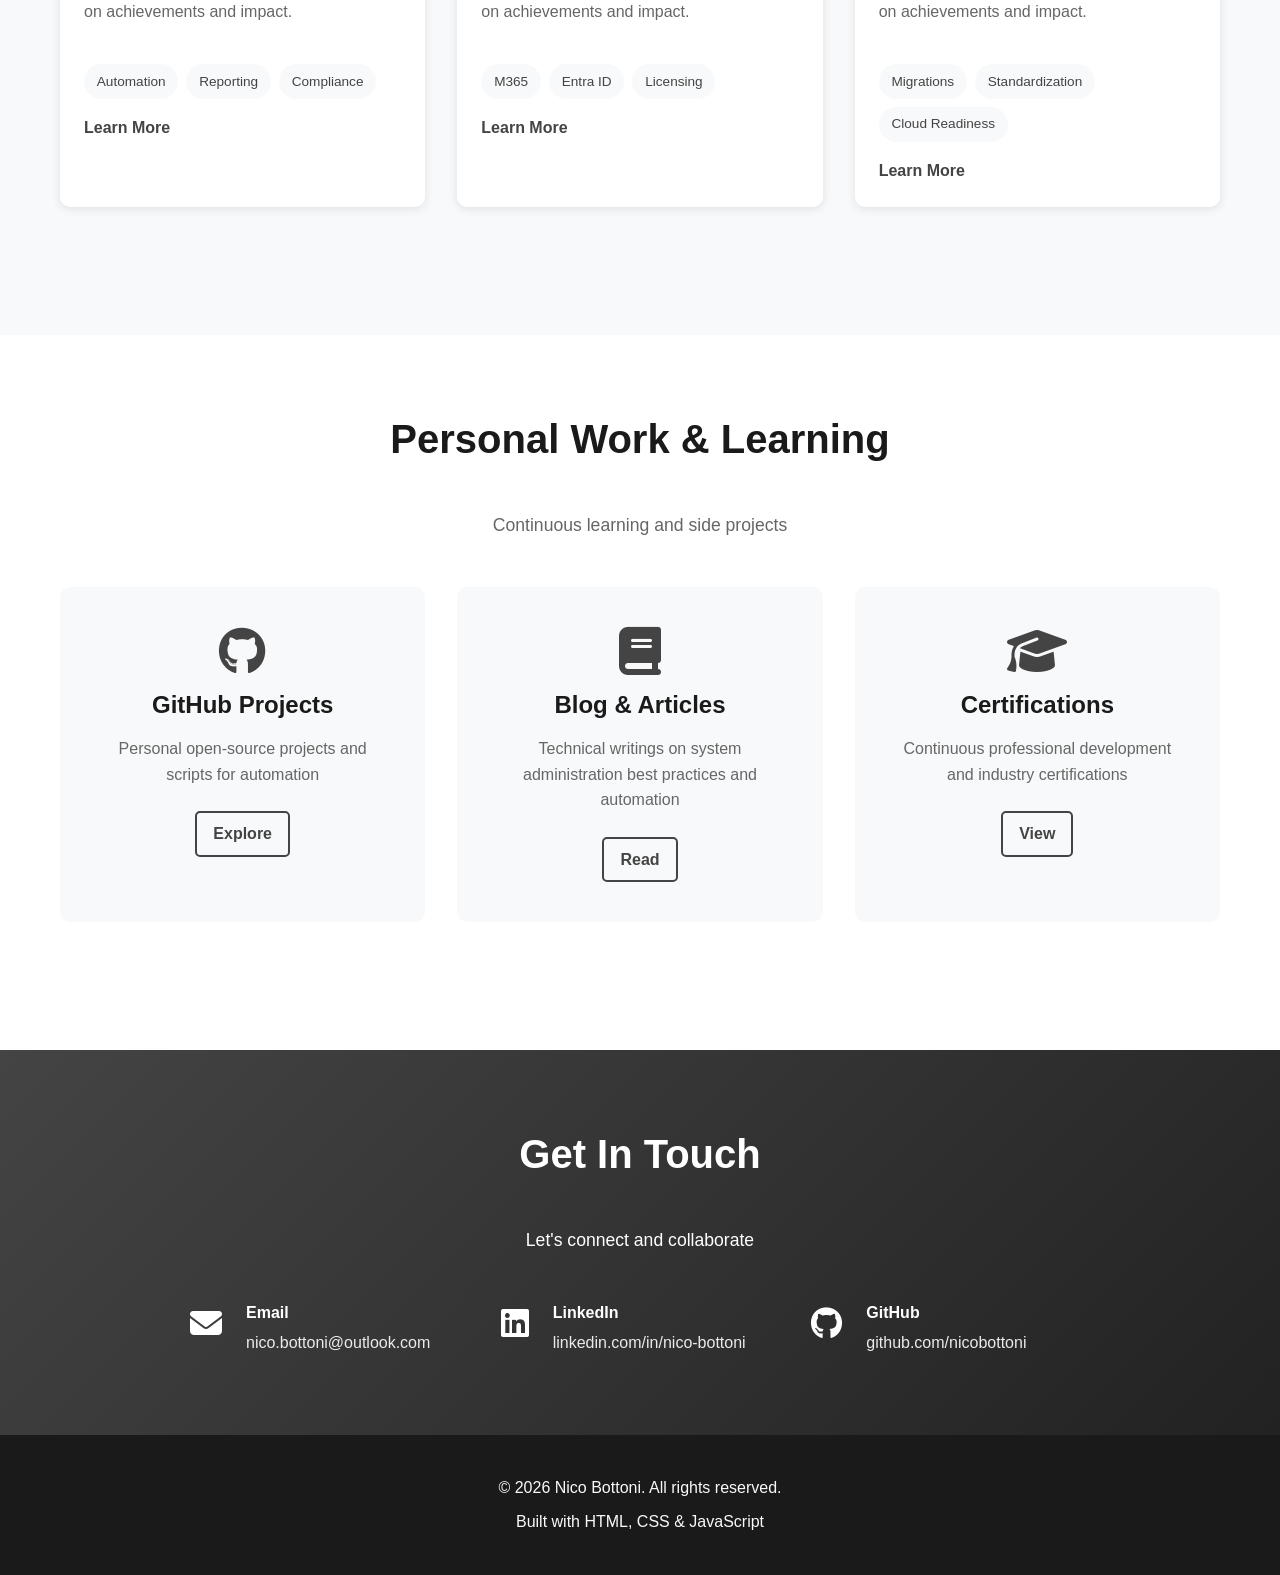
==== commit b5dc0a0f: "Swap project titles and update descriptions and tags" ====
--- a/index.html
+++ b/index.html
@@ -221,22 +221,6 @@
                 </div>
                 <div class="project-card">
                     <div class="project-header">
-                        <h3>Universal Print</h3>
-                    </div>
-                    <p class="project-description">
-                        Add description of your project here. What problem did it solve? 
-                        What technologies did you use?
-                    </p>
-                    <div class="project-tags">
-                        <span class="tag">PowerShell</span>
-                        <span class="tag">Automation</span>
-                    </div>
-                    <div class="project-links">
-                        <a href="projects/universal-print.html" class="project-link">Learn More</a>
-                    </div>
-                </div>
-                <div class="project-card">
-                    <div class="project-header">
                         <h3>Enterprise File Services</h3>
                     </div>
                     <p class="project-description">
@@ -250,6 +234,22 @@
                     </div>
                     <div class="project-links">
                         <a href="projects/enterprise-file-services.html" class="project-link">Learn More</a>
+                    </div>
+                </div>
+                <div class="project-card">
+                    <div class="project-header">
+                        <h3>Universal Print</h3>
+                    </div>
+                    <p class="project-description">
+                        Add description of your project here. What problem did it solve? 
+                        What technologies did you use?
+                    </p>
+                    <div class="project-tags">
+                        <span class="tag">PowerShell</span>
+                        <span class="tag">Automation</span>
+                    </div>
+                    <div class="project-links">
+                        <a href="projects/universal-print.html" class="project-link">Learn More</a>
                     </div>
                 </div>
                 <div class="project-card">
@@ -337,7 +337,7 @@
                     <p>
                         Continuous professional development and industry certifications
                     </p>
-                    <a href="#" class="learn-more">View</a>
+                    <a href="certifications.html" class="learn-more">View</a>
                 </div>
             </div>
         </div>
--- a/style.css
+++ b/style.css
@@ -305,7 +305,7 @@
 }
 
 .skill-card:hover {
-    transform: translateY(-10px);
+    transform: translateY(-8px) !important;
     box-shadow: var(--shadow-lg);
 }
 
@@ -482,7 +482,7 @@
 }
 
 .project-card:hover {
-    transform: translateY(-10px);
+    transform: translateY(-8px) !important;
     box-shadow: var(--shadow-lg);
 }
 
@@ -572,7 +572,7 @@
 }
 
 .personal-work-card:hover {
-    transform: translateY(-10px);
+    transform: translateY(-8px) !important;
     background-color: var(--bg-white);
     box-shadow: var(--shadow-lg);
 }
@@ -1164,3 +1164,415 @@
         padding: 1.25rem;
     }
 }
+
+/* ============================================
+Certifications Page
+============================================ */
+
+.certifications-hero {
+    background: linear-gradient(135deg, var(--text-dark) 0%, #333333 100%);
+    color: white;
+    padding: 80px 20px;
+}
+
+.certifications-hero .container {
+    max-width: 1100px;
+}
+
+.cert-back-link {
+    display: inline-flex;
+    align-items: center;
+    gap: 0.5rem;
+    color: rgba(255, 255, 255, 0.85);
+    font-weight: 600;
+    margin-bottom: 2rem;
+    transition: color 0.3s ease;
+}
+
+.cert-back-link:hover {
+    color: white;
+}
+
+.certifications-hero-content {
+    max-width: 850px;
+}
+
+.certifications-hero h1 {
+    font-size: 3rem;
+    color: white;
+    margin-bottom: 1rem;
+}
+
+.certifications-lead {
+    font-size: 1.25rem;
+    line-height: 1.8;
+    color: rgba(255, 255, 255, 0.85);
+    max-width: 850px;
+}
+
+
+/* ============================================
+Certifications Main Layout
+============================================ */
+
+.certifications-page {
+    padding: 80px 20px;
+    background-color: var(--bg-white);
+}
+
+.cert-section {
+    margin-bottom: 5rem;
+}
+
+.cert-section-heading {
+    text-align: center;
+    max-width: 850px;
+    margin: 0 auto 3rem;
+}
+
+.cert-section-heading h2 {
+    margin-bottom: 1rem;
+}
+
+.cert-section-heading p {
+    font-size: 1.05rem;
+    line-height: 1.8;
+}
+
+.eyebrow.dark {
+    color: var(--primary-color);
+}
+
+
+/* ============================================
+Summary Cards
+============================================ */
+
+.cert-summary-section {
+    margin-bottom: 4rem;
+}
+
+.cert-summary-grid {
+    display: grid;
+    grid-template-columns: repeat(3, 1fr);
+    gap: 2rem;
+}
+
+.cert-summary-card {
+    background-color: var(--bg-light);
+    padding: 2rem;
+    border-radius: 10px;
+    text-align: center;
+    box-shadow: var(--shadow);
+    transition: all 0.3s ease;
+}
+
+.cert-summary-card:hover {
+    transform: translateY(-8px);
+    box-shadow: var(--shadow-lg);
+}
+
+.cert-summary-card i {
+    font-size: 2.5rem;
+    color: var(--primary-color);
+    margin-bottom: 1rem;
+}
+
+.cert-summary-card h3 {
+    color: var(--text-dark);
+    margin-bottom: 0.75rem;
+}
+
+.cert-summary-card p {
+    margin: 0;
+    color: var(--text-light);
+}
+
+
+/* ============================================
+Certification Cards
+============================================ */
+
+.cert-grid {
+    display: grid;
+    grid-template-columns: 1fr;
+    gap: 2rem;
+    max-width: 1000px;
+    margin: 0 auto;
+}
+
+.cert-card {
+    display: grid;
+    grid-template-columns: 90px 1fr;
+    gap: 1.5rem;
+    background-color: var(--bg-light);
+    padding: 2rem;
+    border-radius: 10px;
+    box-shadow: var(--shadow);
+    transition: all 0.3s ease;
+    border-left: 4px solid var(--primary-color);
+}
+
+.cert-card:hover {
+    transform: translateY(-6px);
+    box-shadow: var(--shadow-lg);
+    background-color: var(--bg-white);
+}
+
+.featured-cert {
+    border-left-color: var(--accent-color);
+}
+
+.cert-card-icon {
+    width: 70px;
+    height: 70px;
+    border-radius: 50%;
+    background-color: var(--bg-white);
+    display: flex;
+    align-items: center;
+    justify-content: center;
+    box-shadow: var(--shadow);
+}
+
+.cert-card-icon i {
+    font-size: 2rem;
+    color: var(--primary-color);
+}
+
+.cert-card-header {
+    display: flex;
+    justify-content: space-between;
+    align-items: flex-start;
+    gap: 1rem;
+    margin-bottom: 0.5rem;
+}
+
+.cert-card-header h3 {
+    margin: 0;
+    color: var(--text-dark);
+}
+
+.cert-provider {
+    color: var(--primary-color);
+    font-weight: 600;
+    margin-bottom: 1rem;
+}
+
+.cert-card-content p {
+    color: var(--text-light);
+    line-height: 1.7;
+}
+
+.cert-tags {
+    display: flex;
+    flex-wrap: wrap;
+    gap: 0.5rem;
+    margin: 1.25rem 0;
+}
+
+.cert-actions {
+    margin-top: 1.25rem;
+}
+
+
+/* ============================================
+Certification Status Labels
+============================================ */
+
+.cert-status {
+    display: inline-block;
+    white-space: nowrap;
+    padding: 0.35rem 0.75rem;
+    border-radius: 999px;
+    font-size: 0.75rem;
+    font-weight: 700;
+}
+
+.cert-status.active {
+    background-color: rgba(0, 102, 204, 0.12);
+    color: var(--primary-color);
+}
+
+.cert-status.planned {
+    background-color: rgba(255, 107, 107, 0.12);
+    color: var(--accent-color);
+}
+
+.cert-status.learning {
+    background-color: rgba(0, 166, 255, 0.12);
+    color: var(--secondary-color);
+}
+
+
+/* ============================================
+Learning Focus Area
+============================================ */
+
+.learning-section {
+    background-color: var(--bg-light);
+    padding: 4rem 2rem;
+    border-radius: 12px;
+}
+
+.learning-grid {
+    display: grid;
+    grid-template-columns: repeat(4, 1fr);
+    gap: 1.5rem;
+}
+
+.learning-card {
+    background-color: var(--bg-white);
+    padding: 1.75rem;
+    border-radius: 10px;
+    box-shadow: var(--shadow);
+    transition: all 0.3s ease;
+}
+
+.learning-card:hover {
+    transform: translateY(-6px);
+    box-shadow: var(--shadow-lg);
+}
+
+.learning-card i {
+    font-size: 2rem;
+    color: var(--primary-color);
+    margin-bottom: 1rem;
+}
+
+.learning-card h3 {
+    color: var(--text-dark);
+    margin-bottom: 0.75rem;
+}
+
+.learning-card p {
+    margin: 0;
+    color: var(--text-light);
+    line-height: 1.7;
+}
+
+
+/* ============================================
+Certification Note
+============================================ */
+
+.cert-note-section {
+    margin-bottom: 0;
+}
+
+.cert-note {
+    display: flex;
+    gap: 1.5rem;
+    background-color: var(--bg-light);
+    border-left: 4px solid var(--primary-color);
+    border-radius: 10px;
+    padding: 2rem;
+    max-width: 1000px;
+    margin: 0 auto;
+}
+
+.cert-note i {
+    font-size: 2rem;
+    color: var(--primary-color);
+    flex-shrink: 0;
+    margin-top: 0.25rem;
+}
+
+.cert-note h3 {
+    color: var(--text-dark);
+    margin-bottom: 0.75rem;
+}
+
+.cert-note p {
+    margin: 0;
+    color: var(--text-light);
+    line-height: 1.8;
+}
+
+
+/* ============================================
+Responsive Certifications Page
+============================================ */
+
+@media (max-width: 1000px) {
+    .learning-grid {
+        grid-template-columns: repeat(2, 1fr);
+    }
+
+    .cert-summary-grid {
+        grid-template-columns: repeat(3, 1fr);
+    }
+}
+
+@media (max-width: 768px) {
+    .certifications-hero {
+        padding: 60px 20px;
+    }
+
+    .certifications-hero h1 {
+        font-size: 2.2rem;
+    }
+
+    .certifications-lead {
+        font-size: 1.05rem;
+    }
+
+    .certifications-page {
+        padding: 60px 20px;
+    }
+
+    .cert-summary-grid {
+        grid-template-columns: 1fr;
+    }
+
+    .cert-card {
+        grid-template-columns: 1fr;
+        text-align: left;
+    }
+
+    .cert-card-icon {
+        width: 60px;
+        height: 60px;
+    }
+
+    .cert-card-icon i {
+        font-size: 1.75rem;
+    }
+
+    .cert-card-header {
+        flex-direction: column;
+        align-items: flex-start;
+    }
+
+    .learning-grid {
+        grid-template-columns: 1fr;
+    }
+
+    .learning-section {
+        padding: 3rem 1.25rem;
+    }
+
+    .cert-note {
+        flex-direction: column;
+    }
+}
+
+@media (max-width: 480px) {
+    .certifications-hero h1 {
+        font-size: 1.8rem;
+    }
+
+    .certifications-lead {
+        font-size: 1rem;
+    }
+
+    .cert-card,
+    .cert-summary-card,
+    .learning-card,
+    .cert-note {
+        padding: 1.25rem;
+    }
+
+    .cert-section {
+        margin-bottom: 3.5rem;
+    }
+}
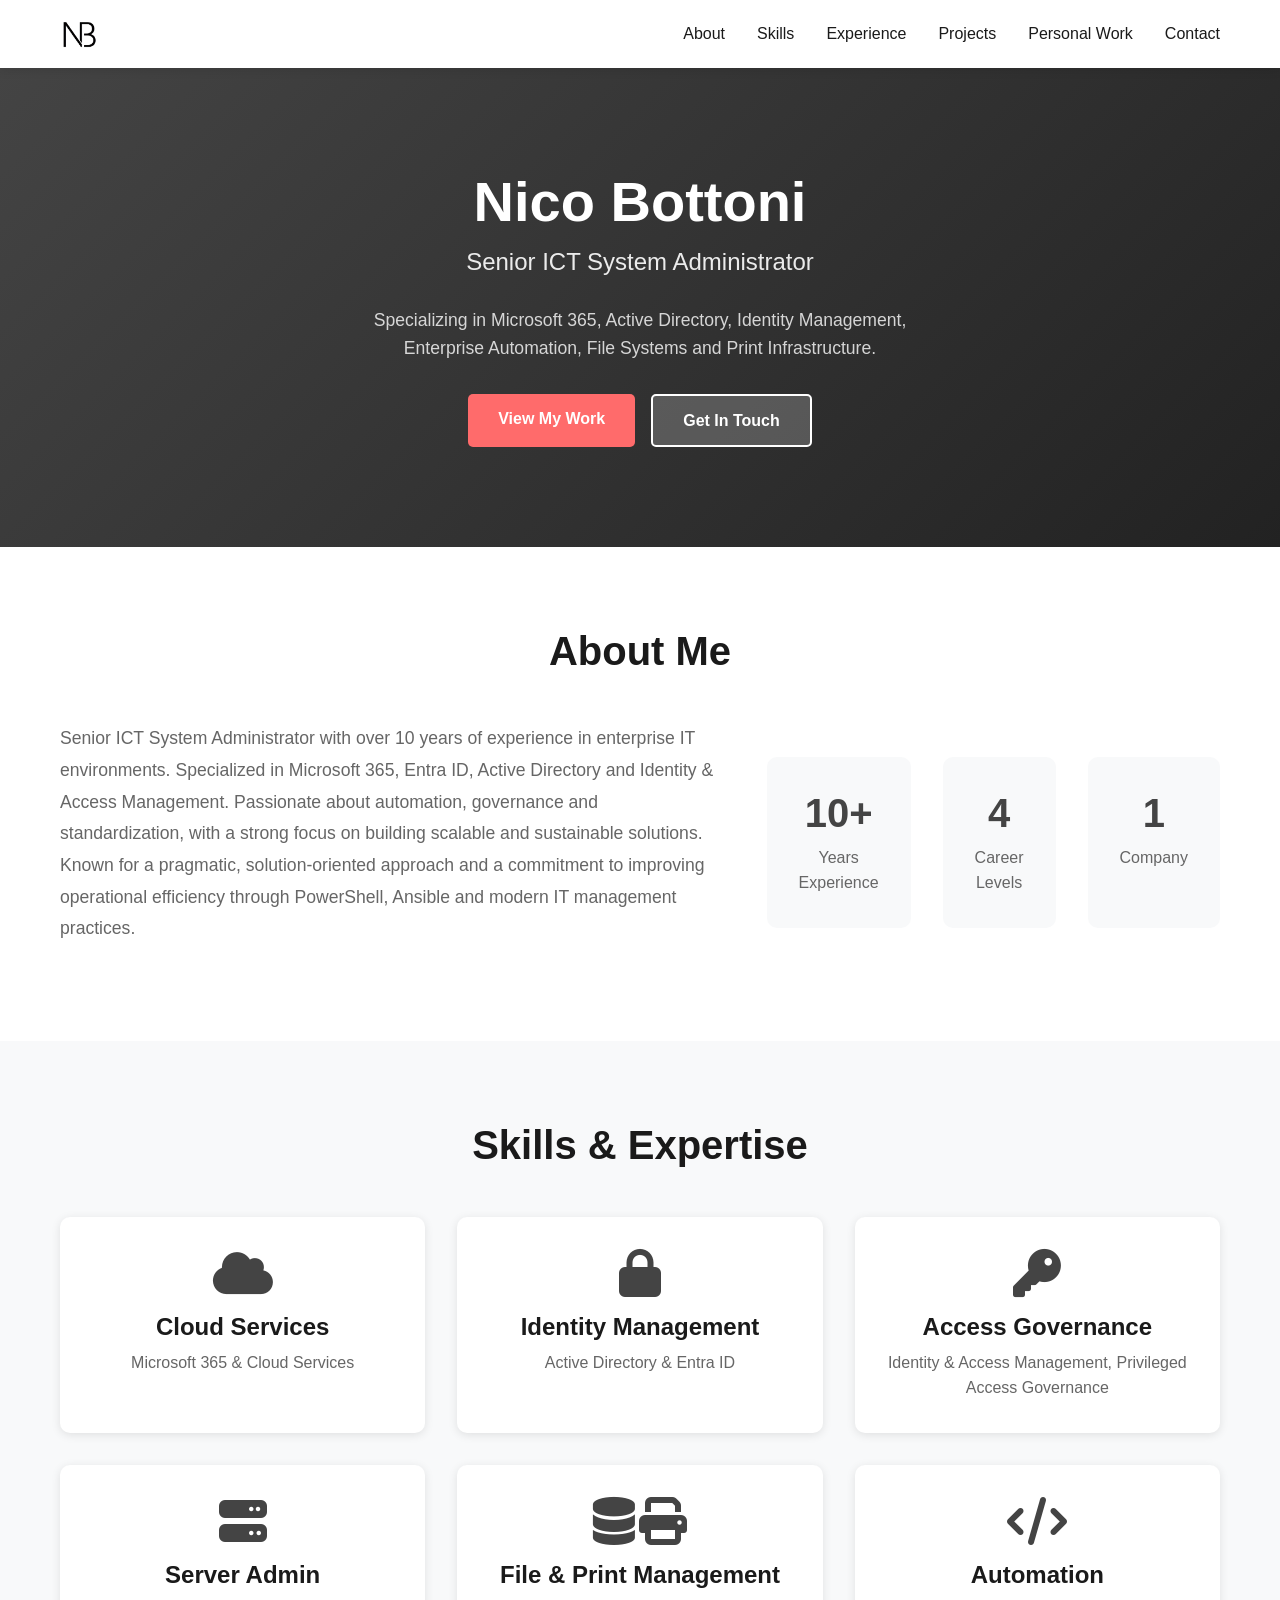
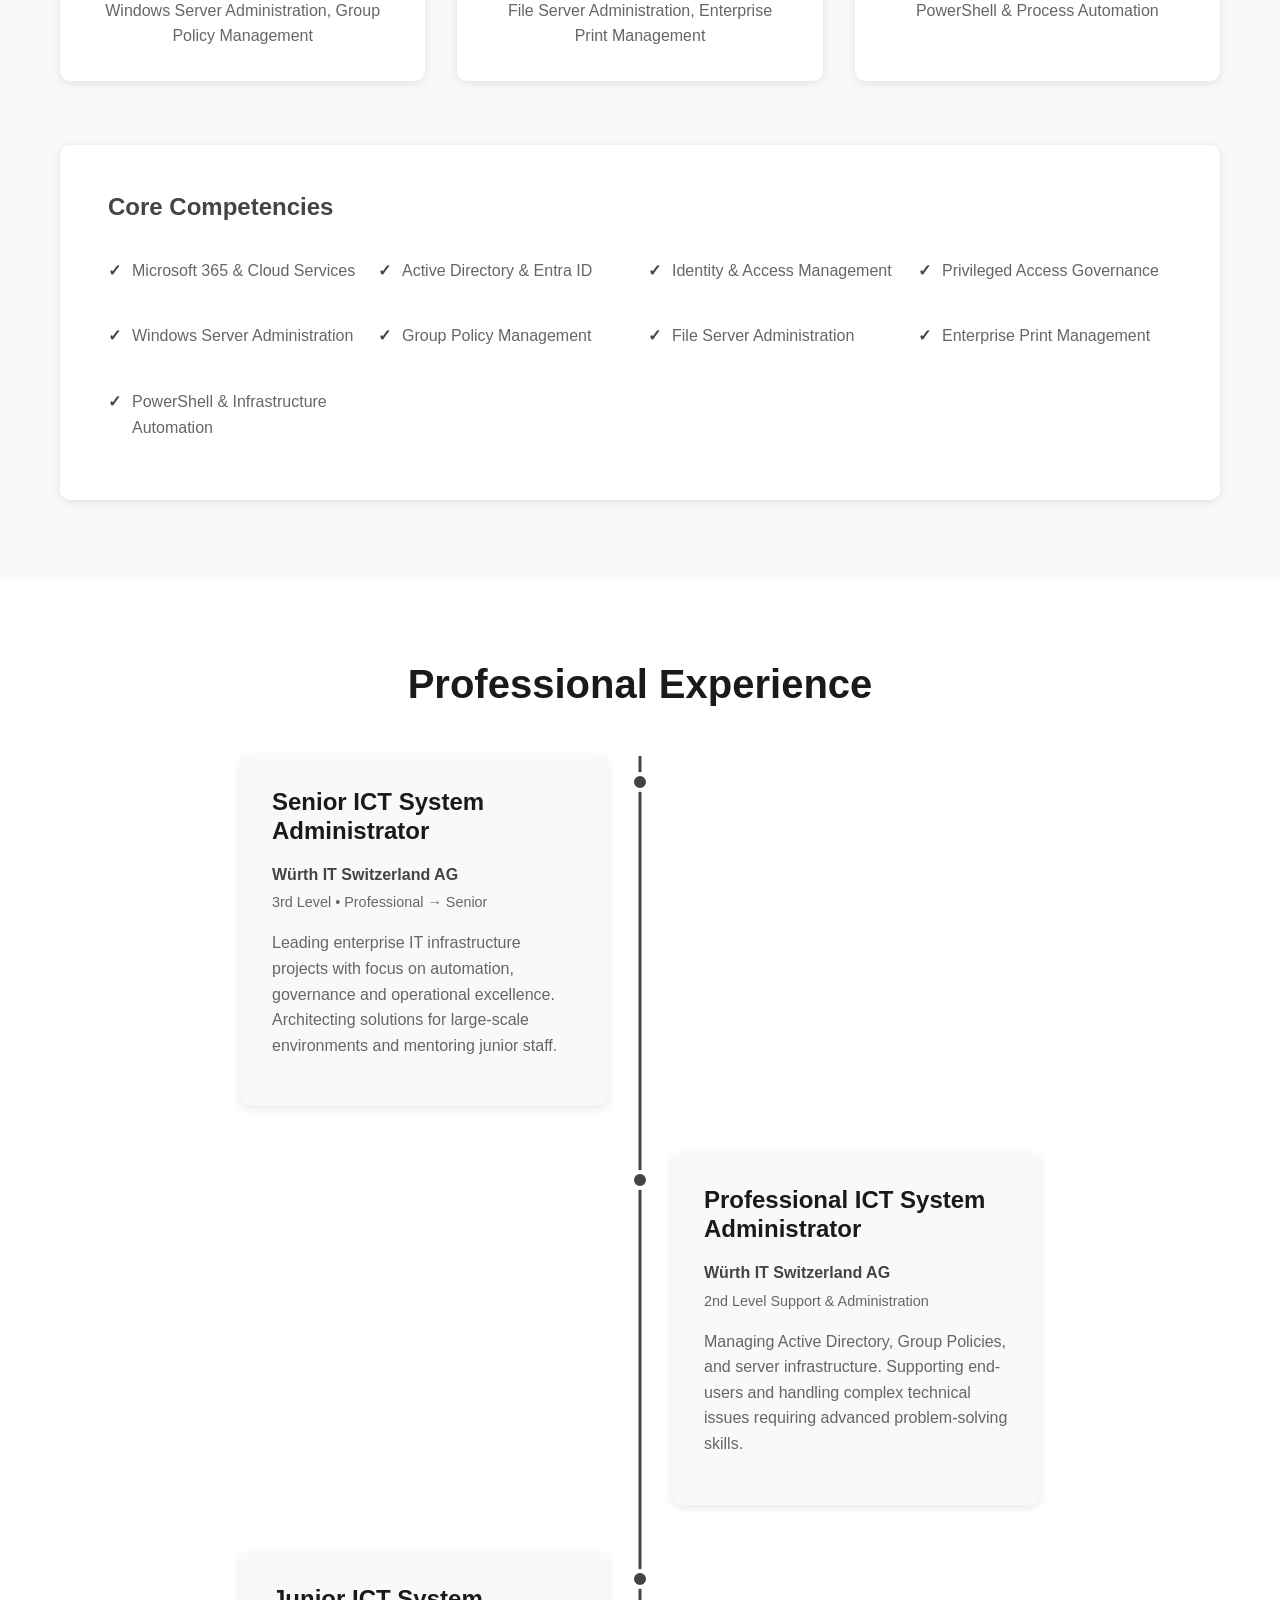
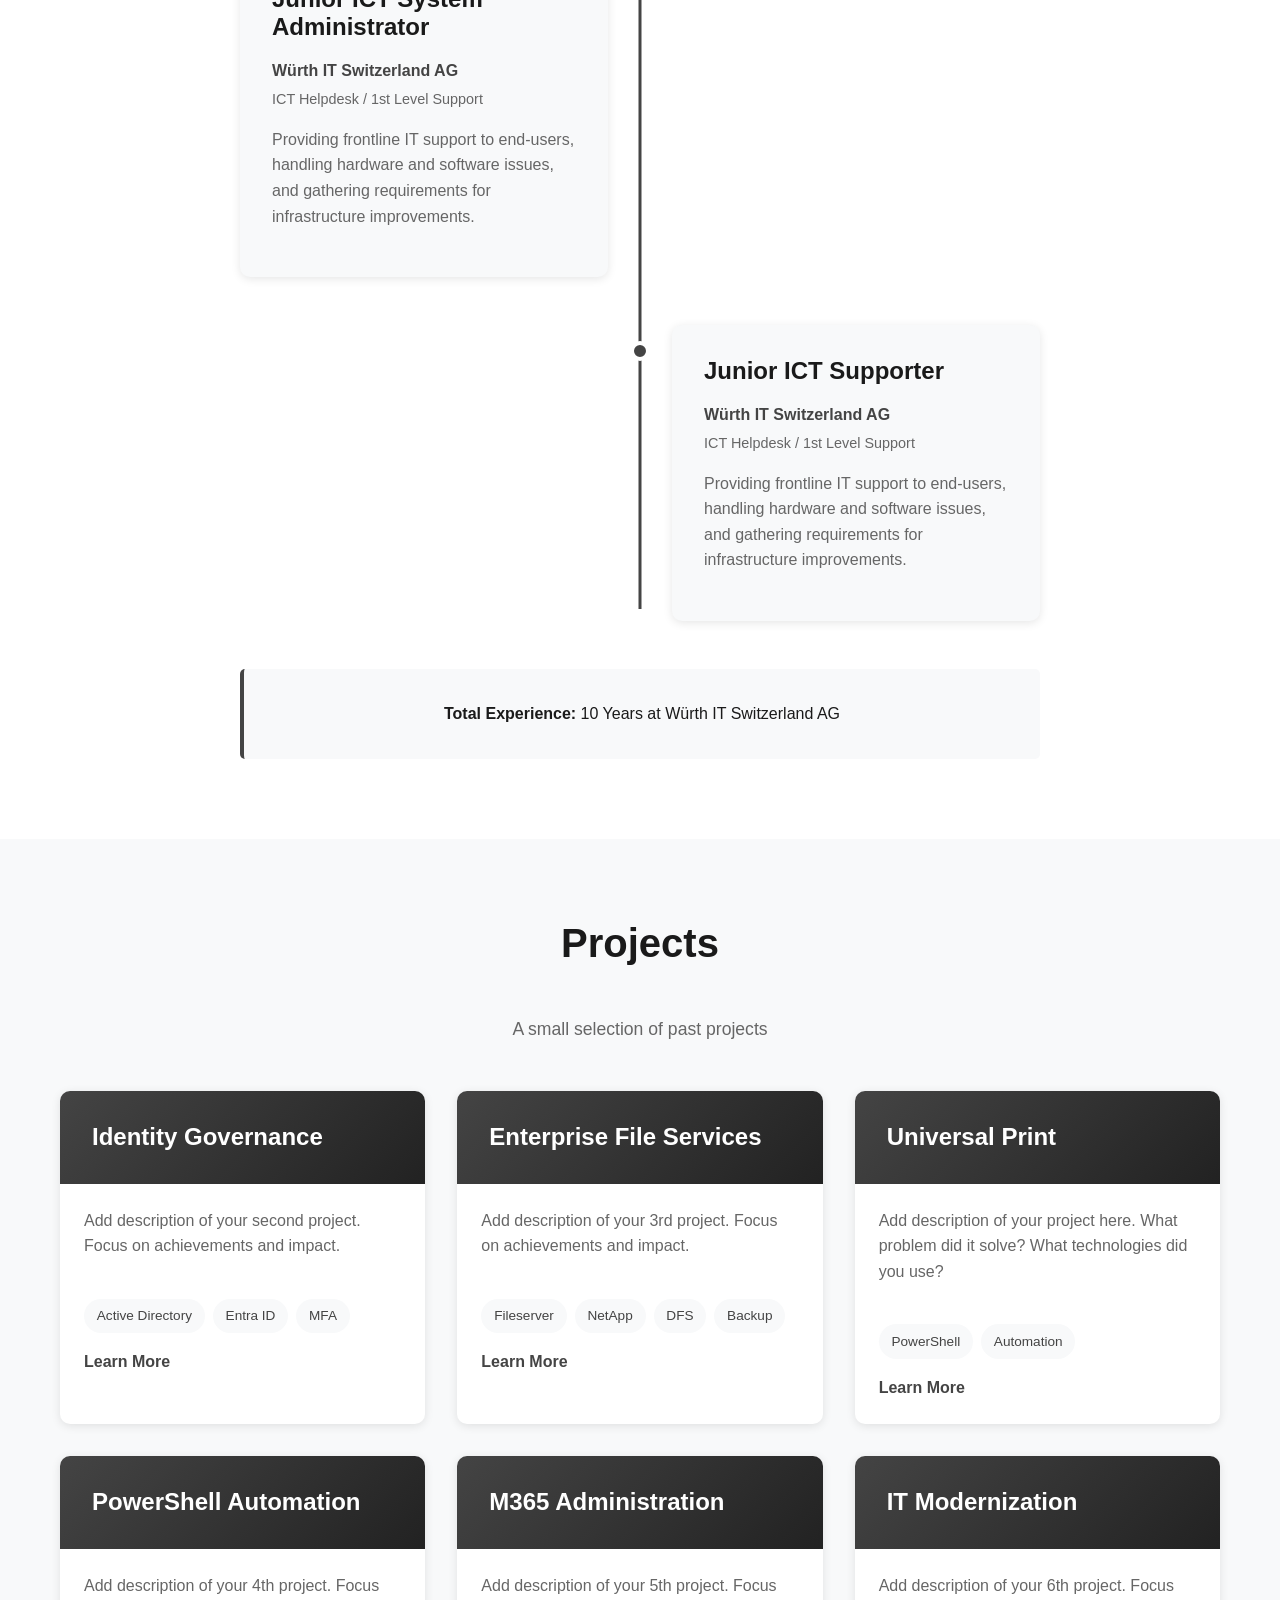
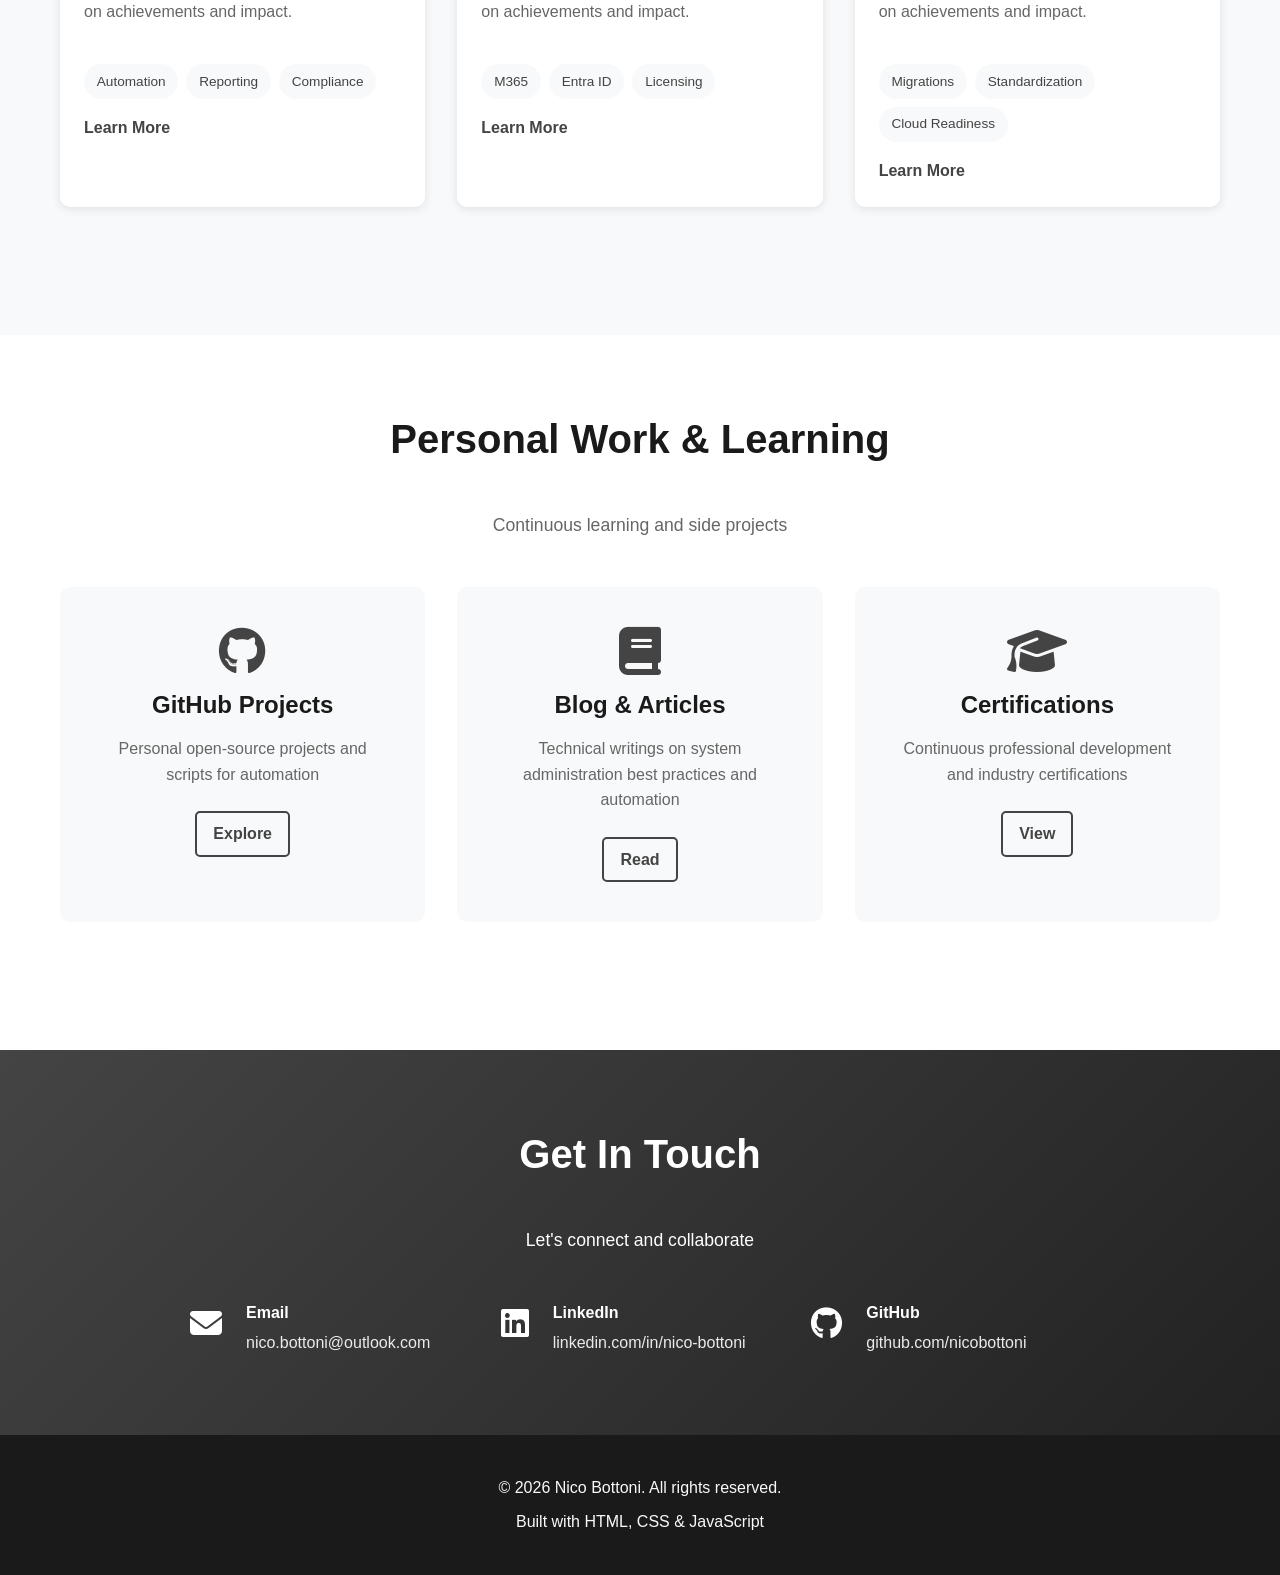
==== commit 4f2a8d3b: "Update File Management to File & Print Management" ====
--- a/index.html
+++ b/index.html
@@ -109,7 +109,8 @@
                 </div>
                 <div class="skill-card">
                     <i class="fas fa-database"></i>
-                    <h3>File Management</h3>
+                    <i class="fas fa-print"></i>
+                    <h3>File & Print Management</h3>
                     <p>File Server Administration, Enterprise Print Management</p>
                 </div>
                 <div class="skill-card">
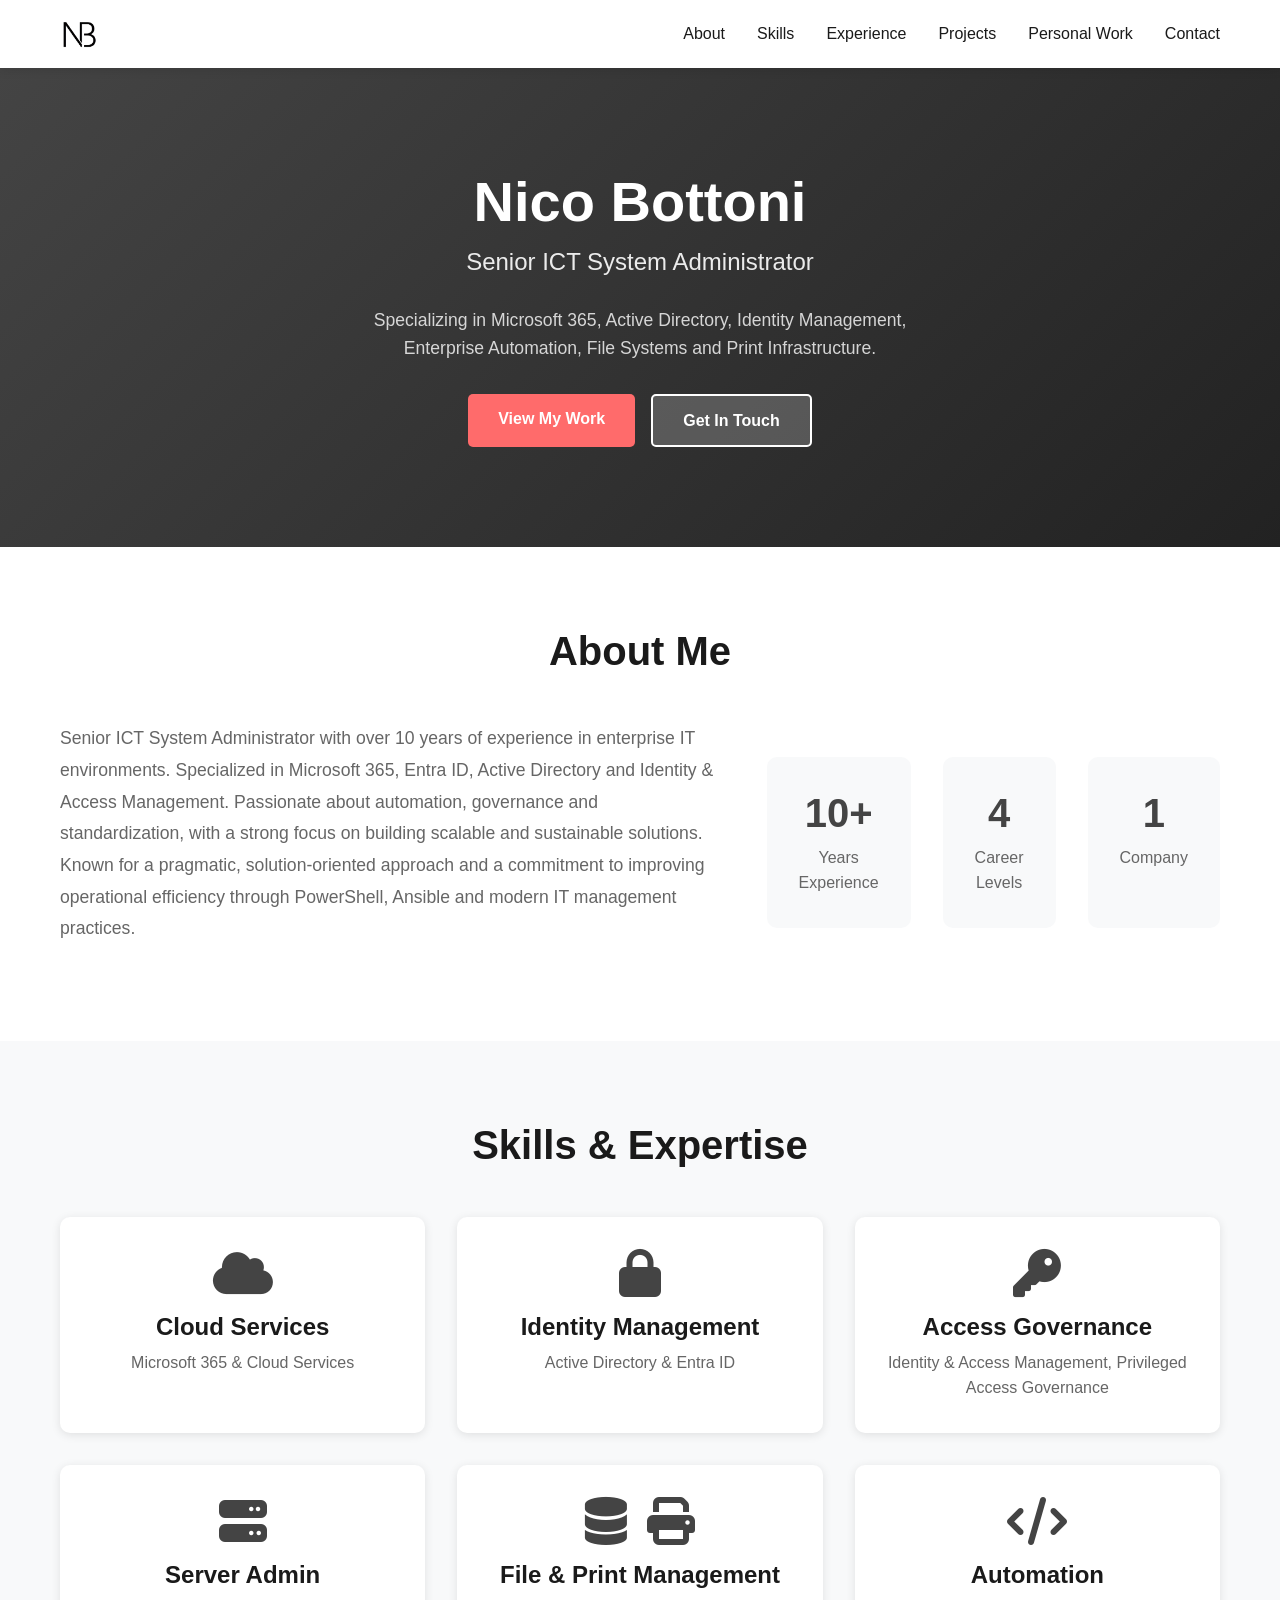
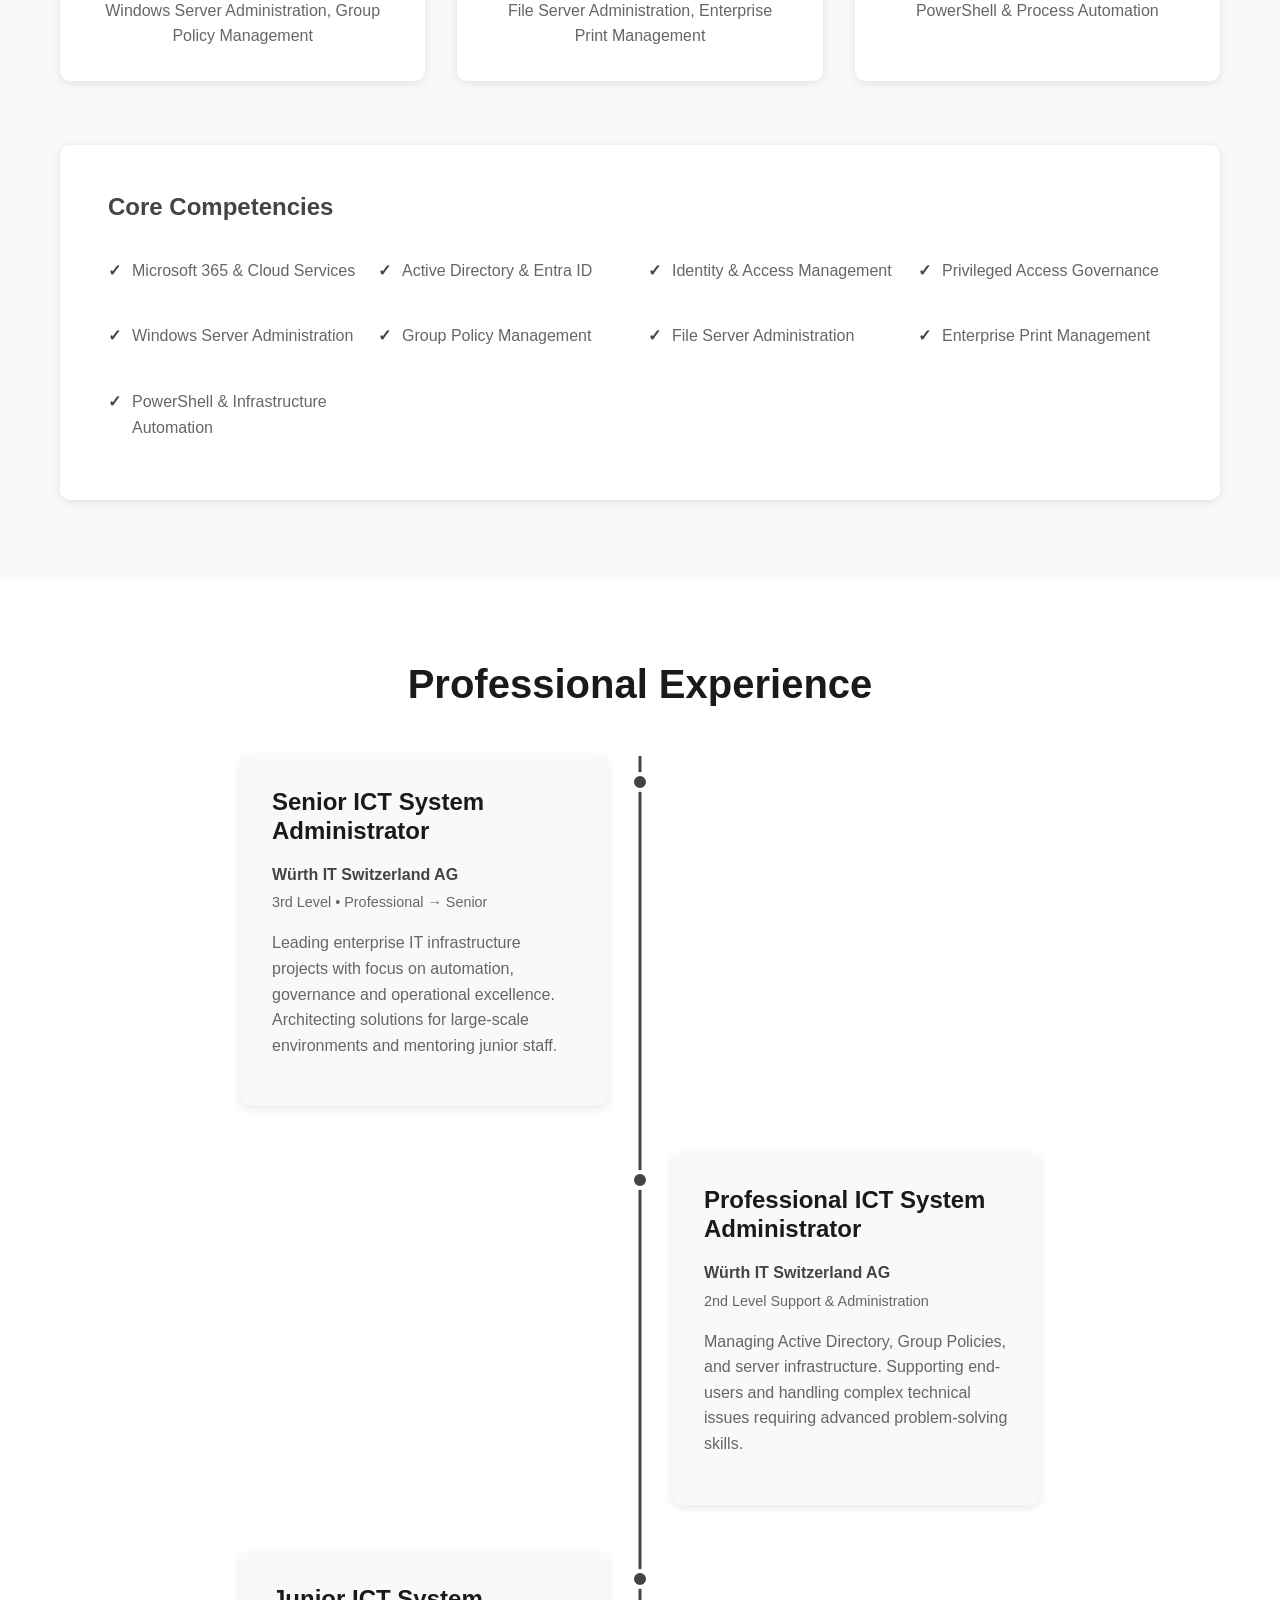
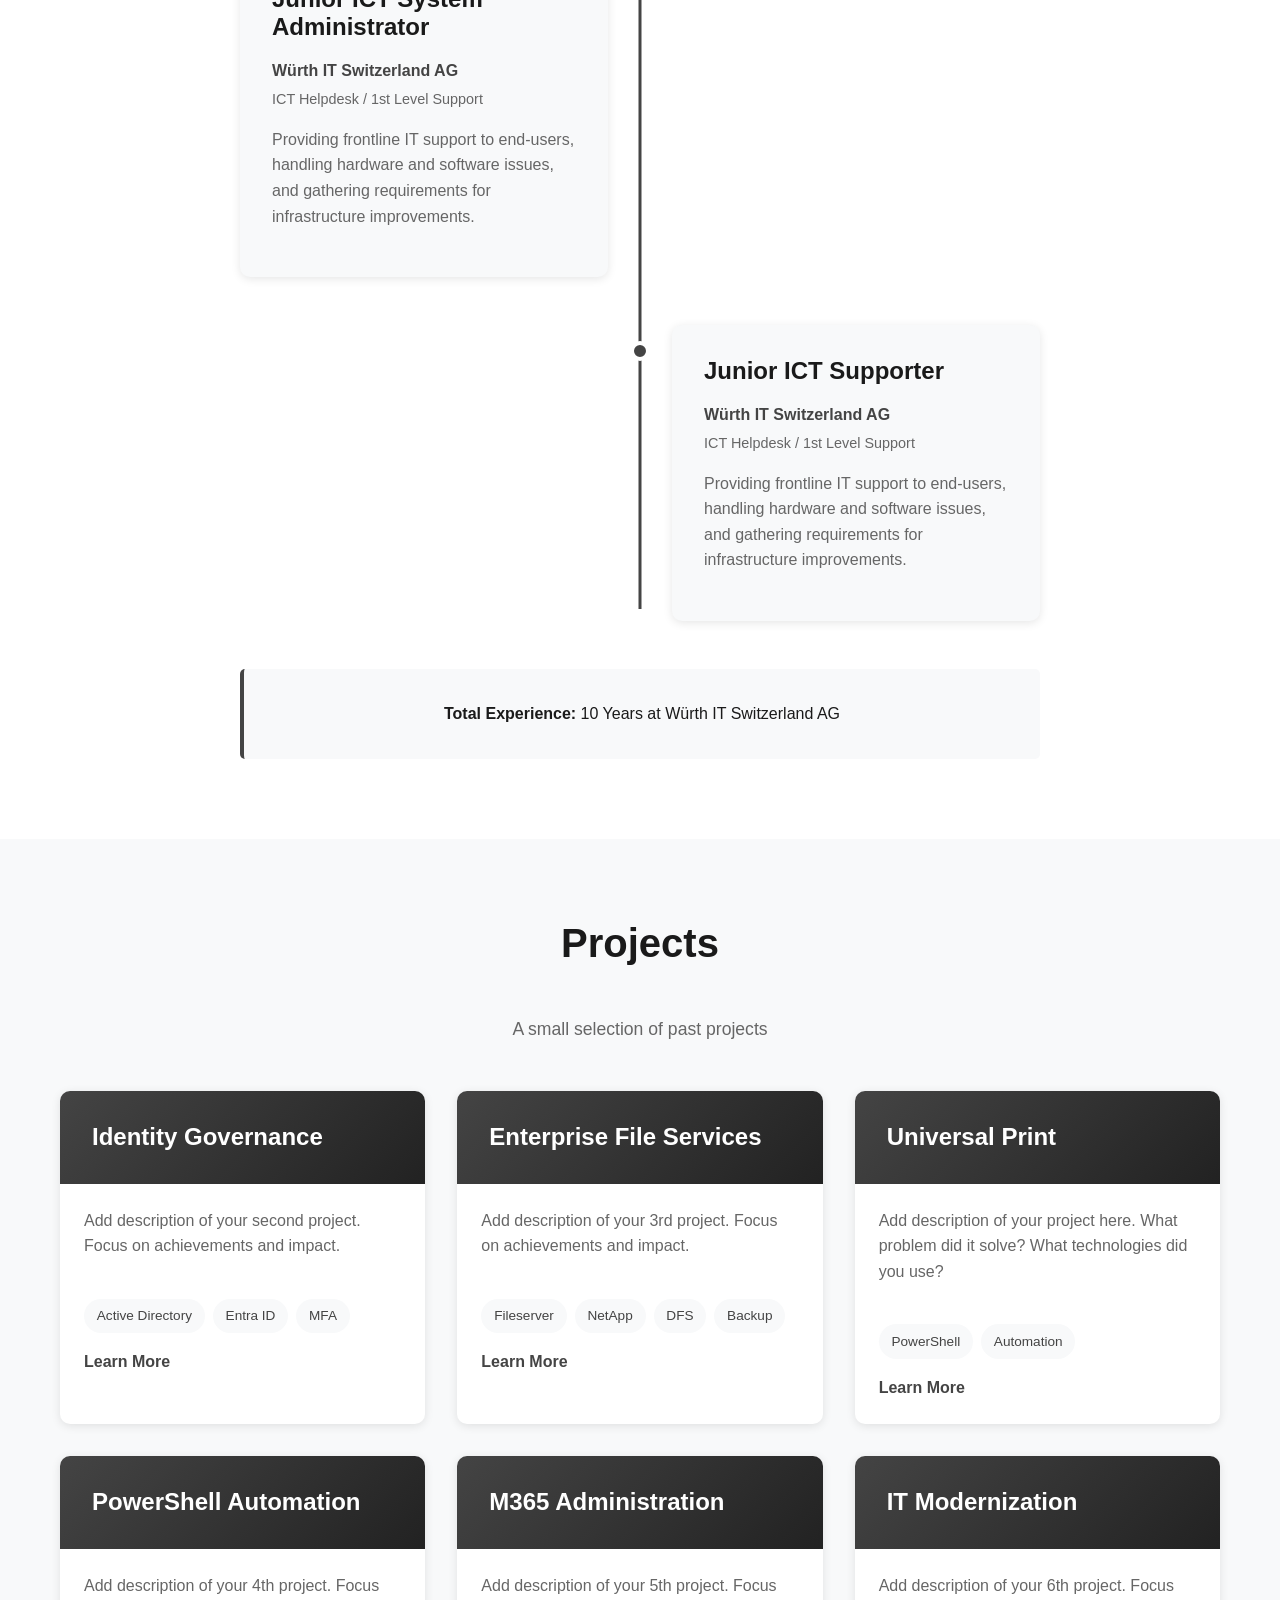
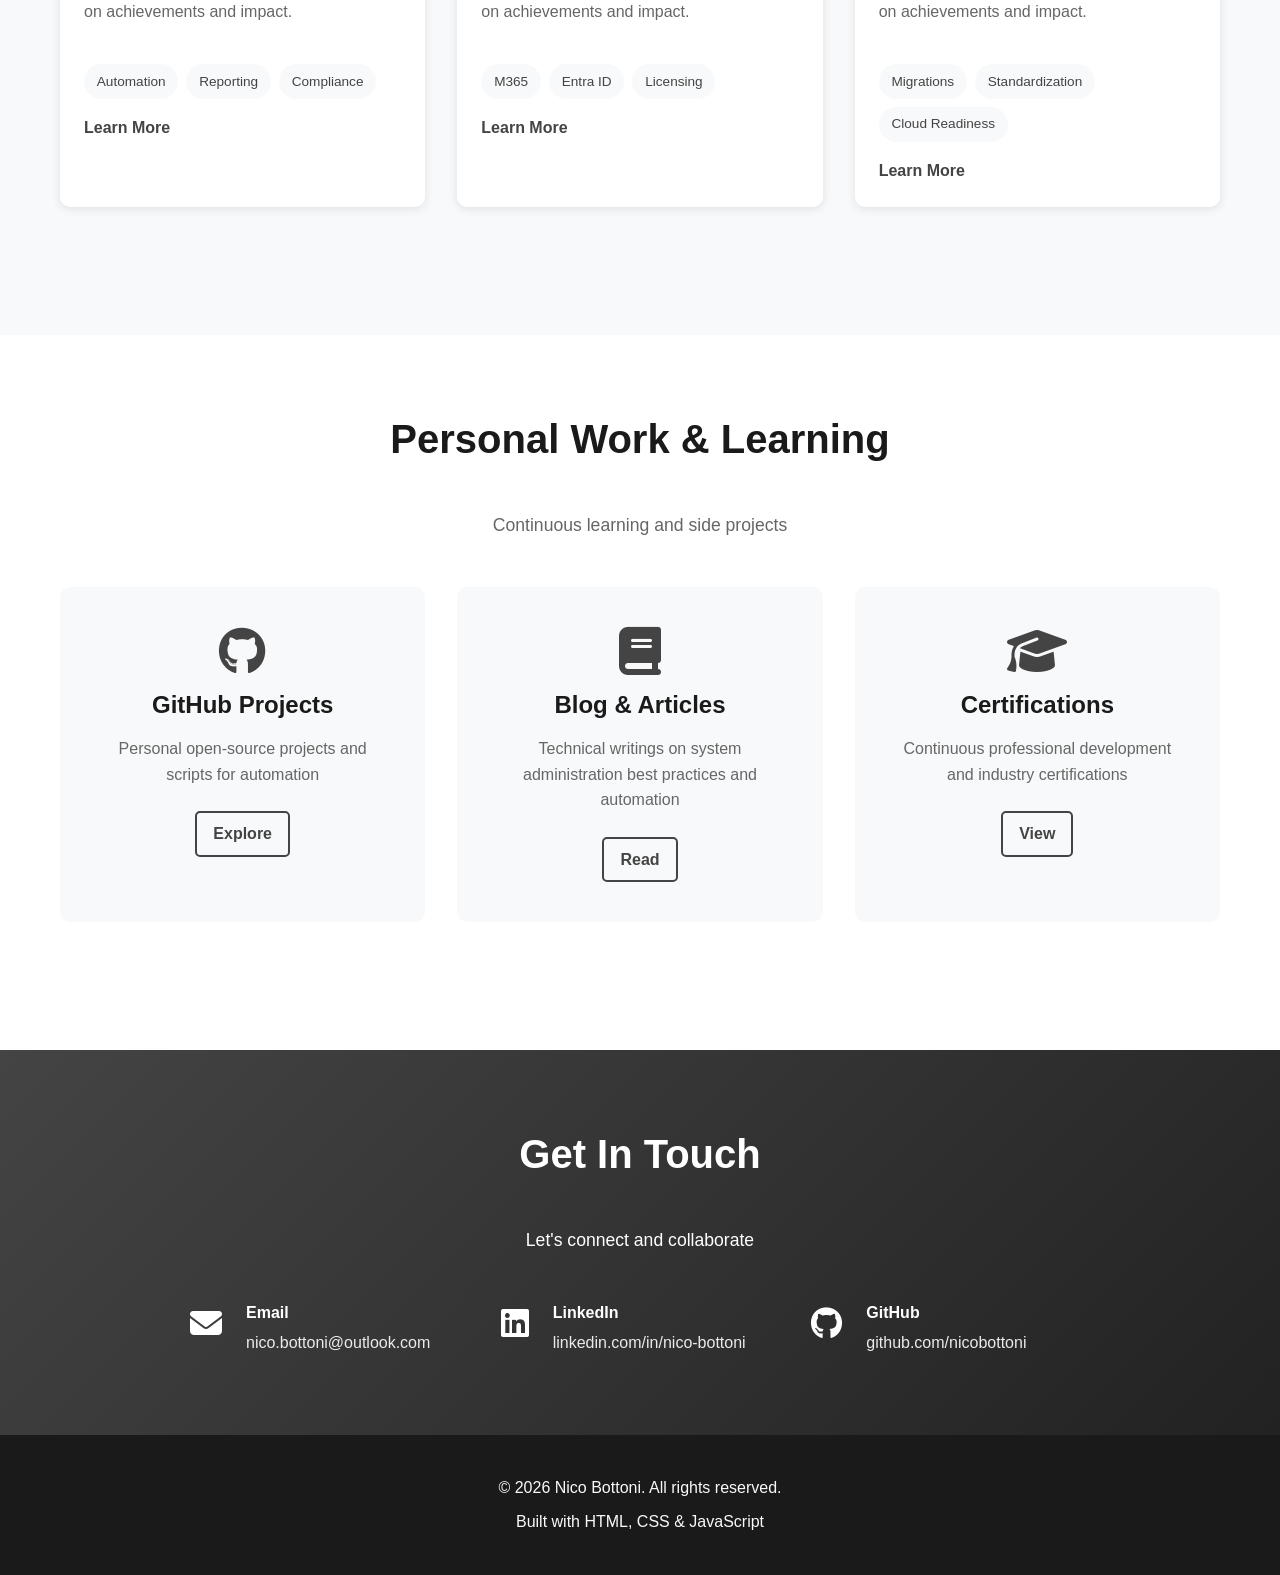
==== commit a84b35a1: "Update index.html" ====
--- a/index.html
+++ b/index.html
@@ -108,7 +108,7 @@
                     <p>Windows Server Administration, Group Policy Management</p>
                 </div>
                 <div class="skill-card">
-                    <i class="fas fa-database"></i>
+                    <i class="fas fa-database" style="margin-right: 15px;"></i>
                     <i class="fas fa-print"></i>
                     <h3>File & Print Management</h3>
                     <p>File Server Administration, Enterprise Print Management</p>
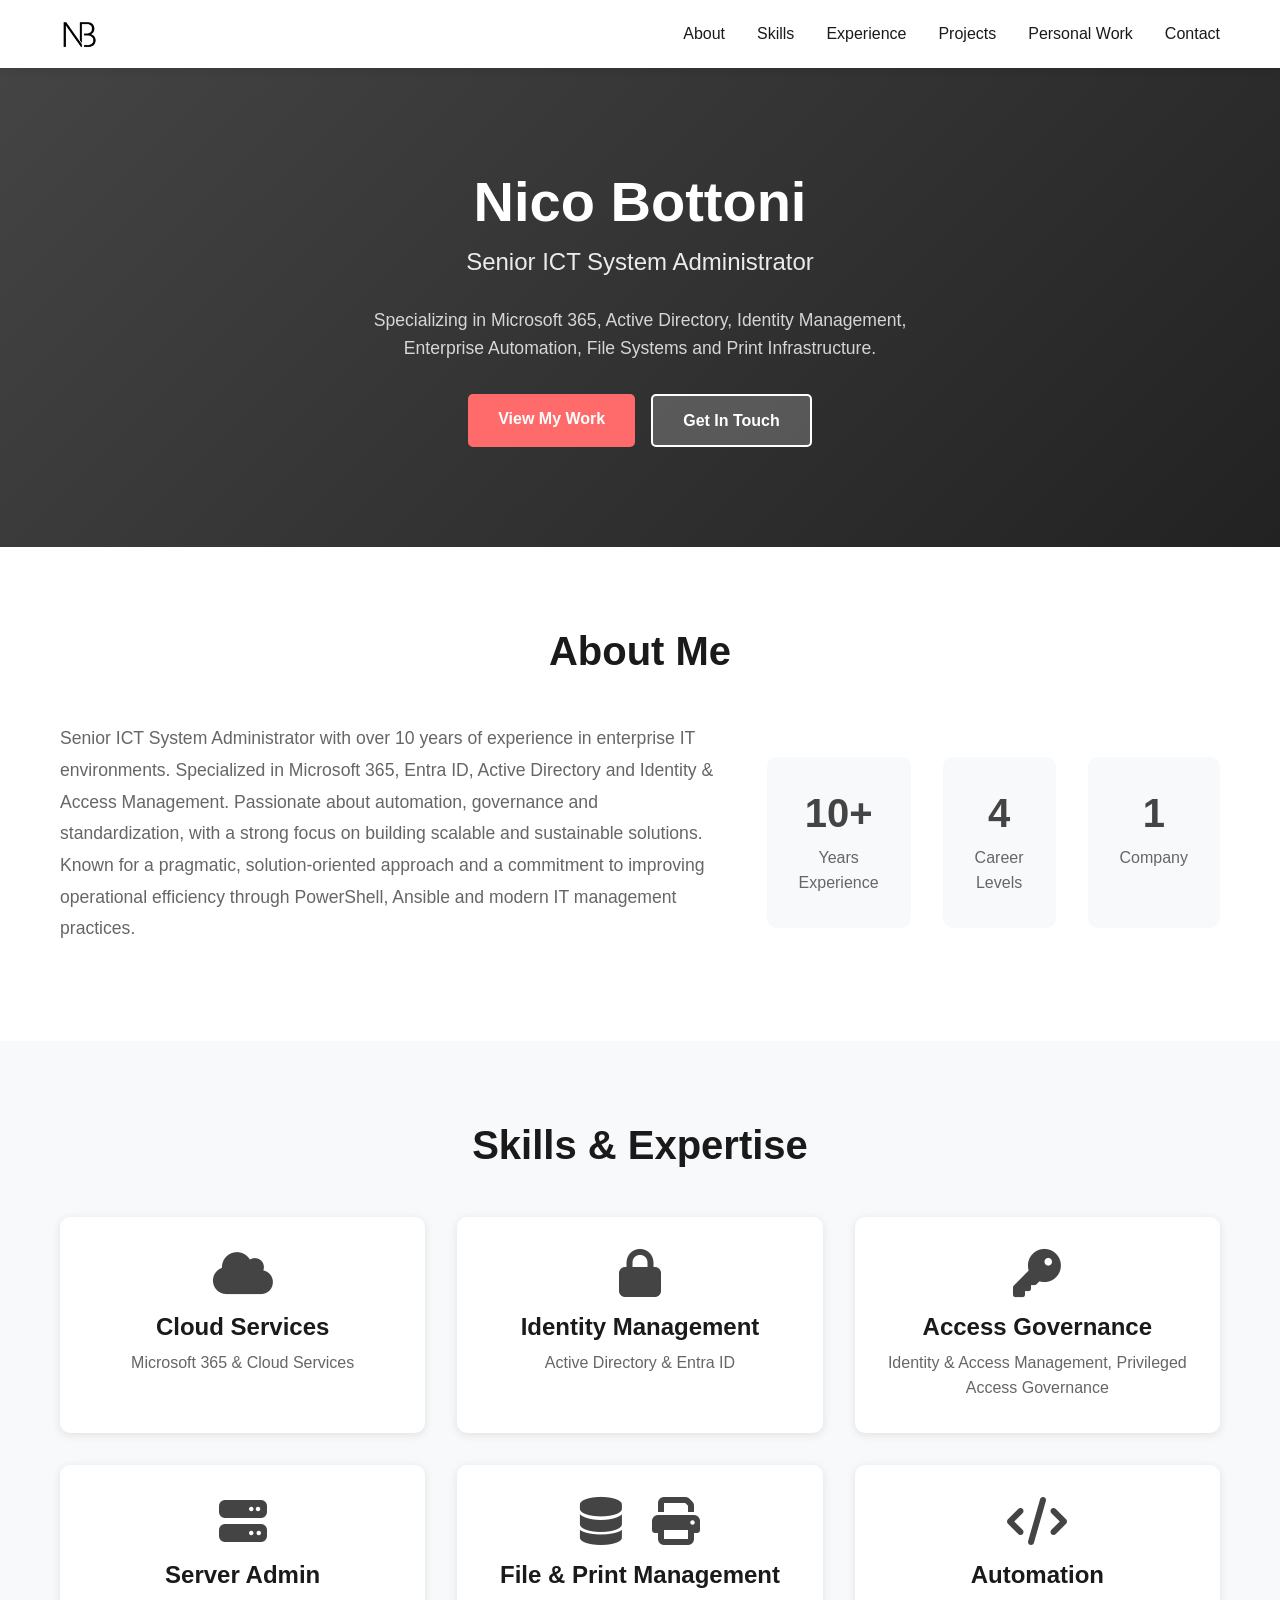
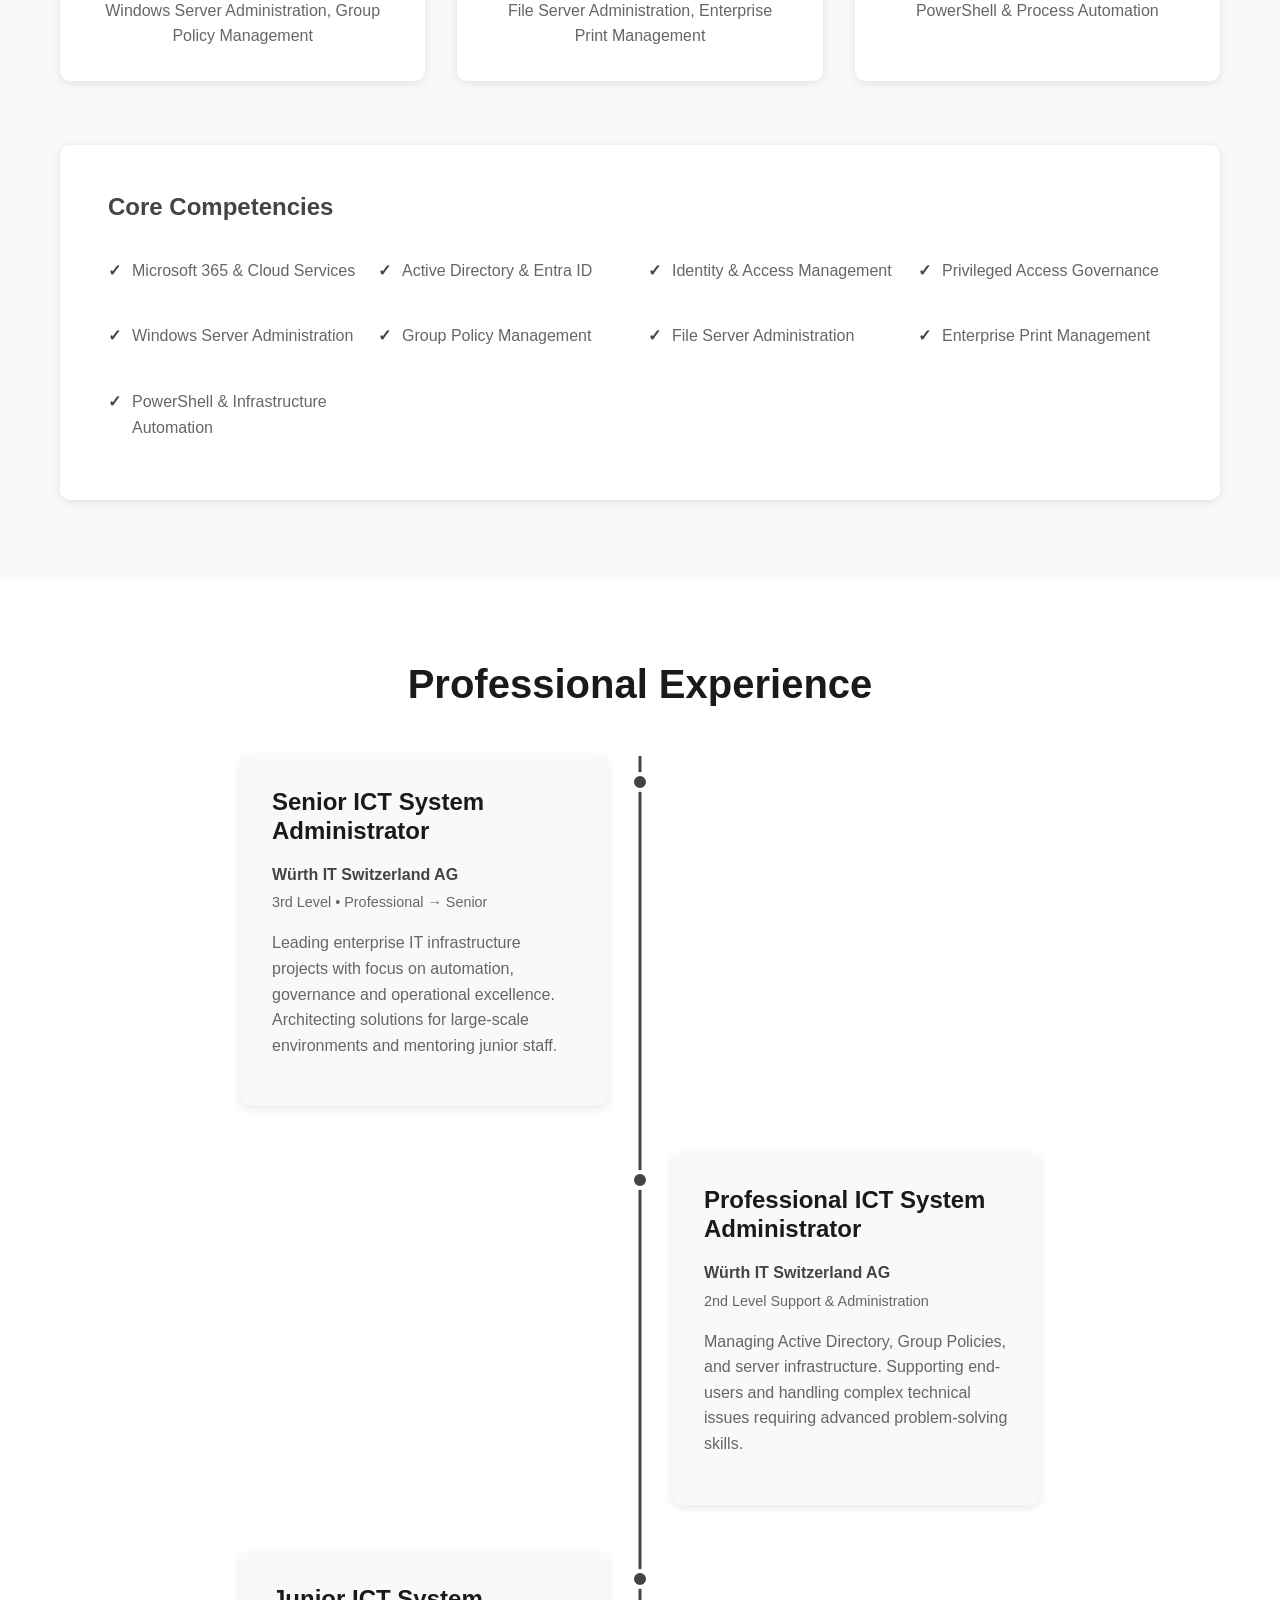
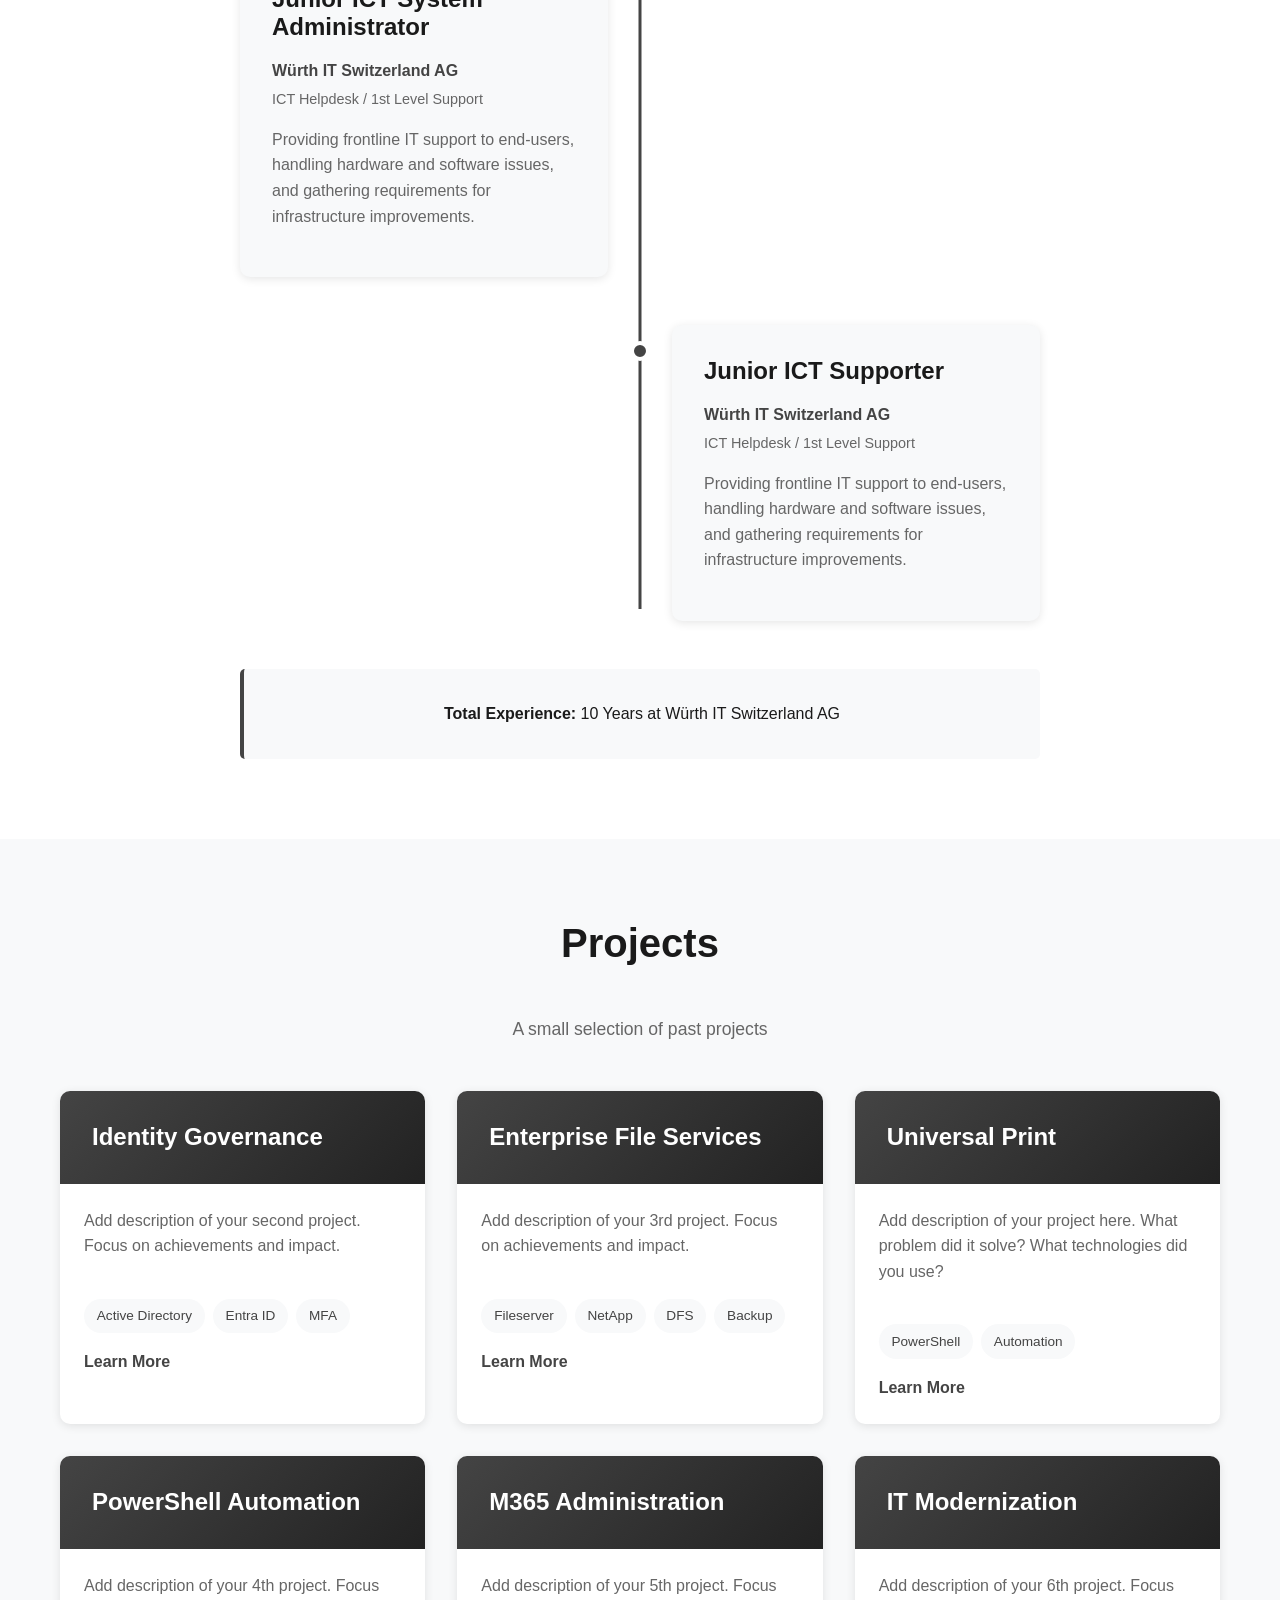
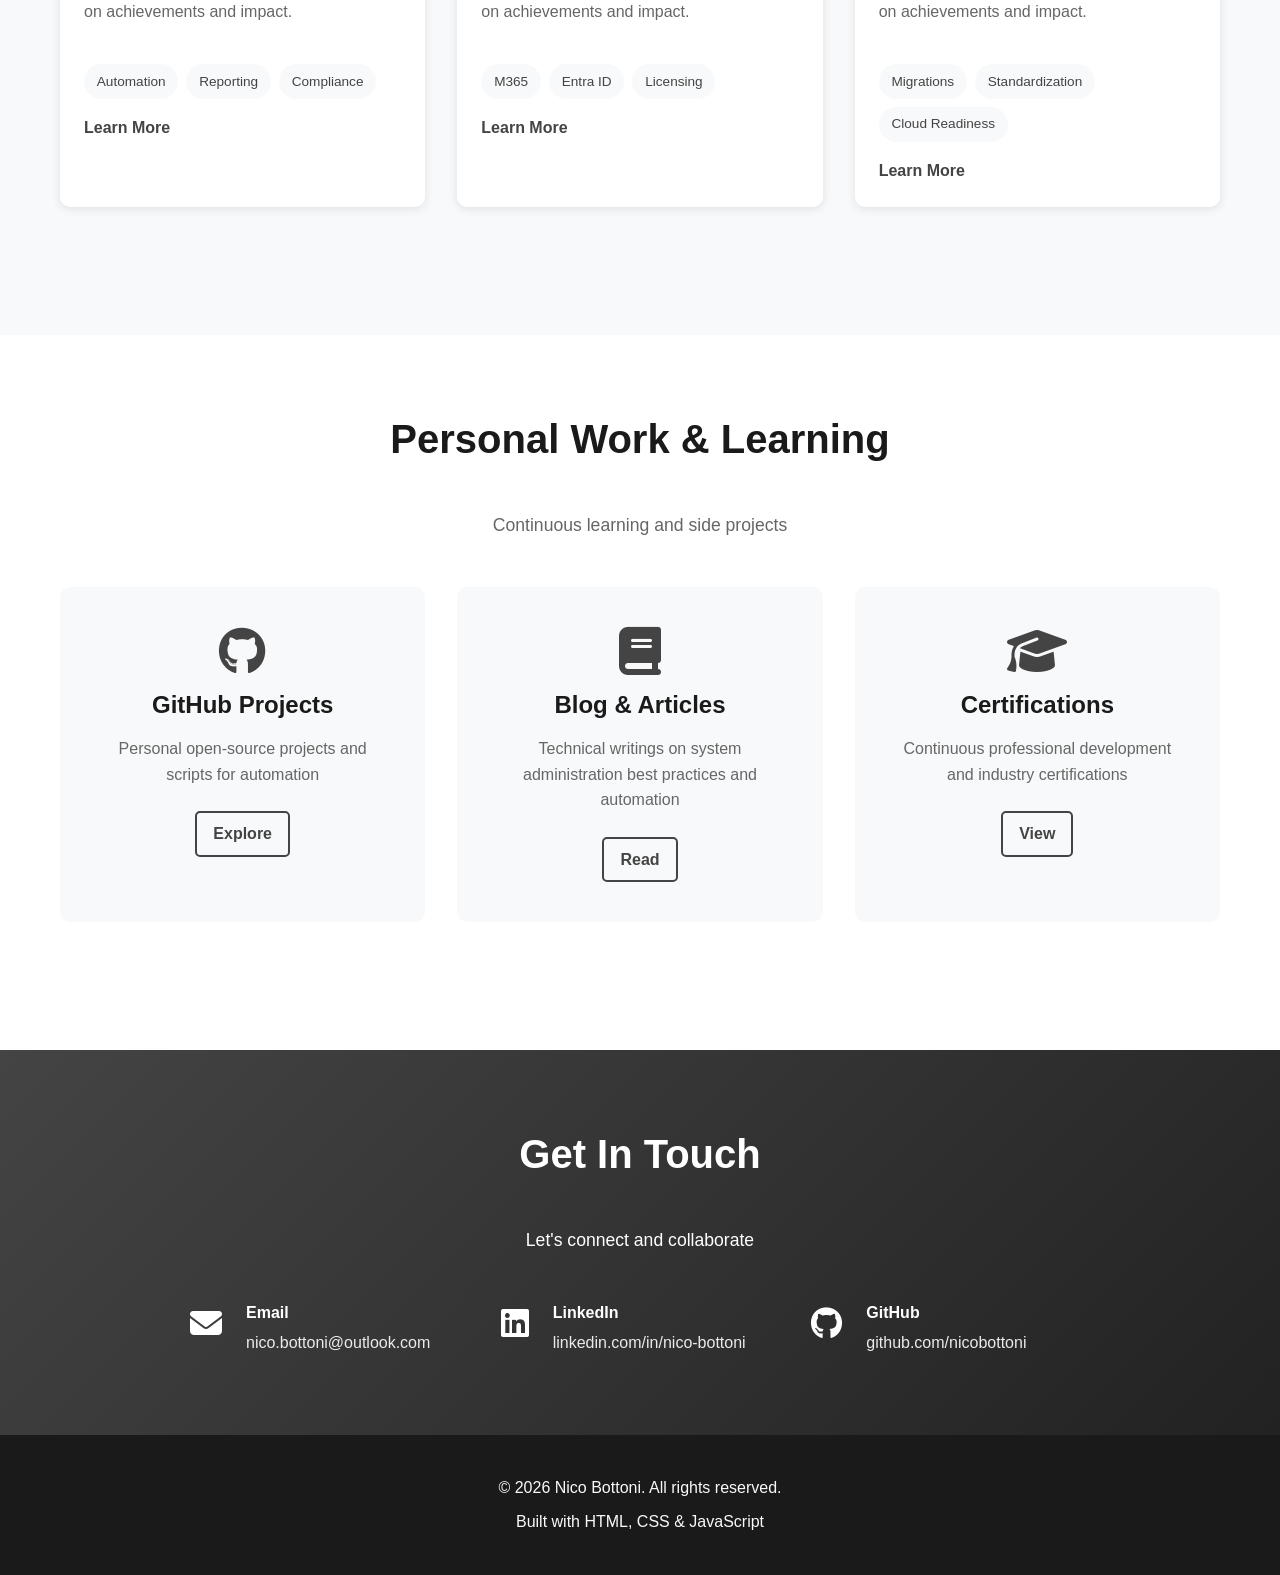
==== commit 11d7421e: "Adjust margin of database icon in index.html" ====
--- a/index.html
+++ b/index.html
@@ -108,7 +108,7 @@
                     <p>Windows Server Administration, Group Policy Management</p>
                 </div>
                 <div class="skill-card">
-                    <i class="fas fa-database" style="margin-right: 15px;"></i>
+                    <i class="fas fa-database" style="margin-right: 25px;"></i>
                     <i class="fas fa-print"></i>
                     <h3>File & Print Management</h3>
                     <p>File Server Administration, Enterprise Print Management</p>
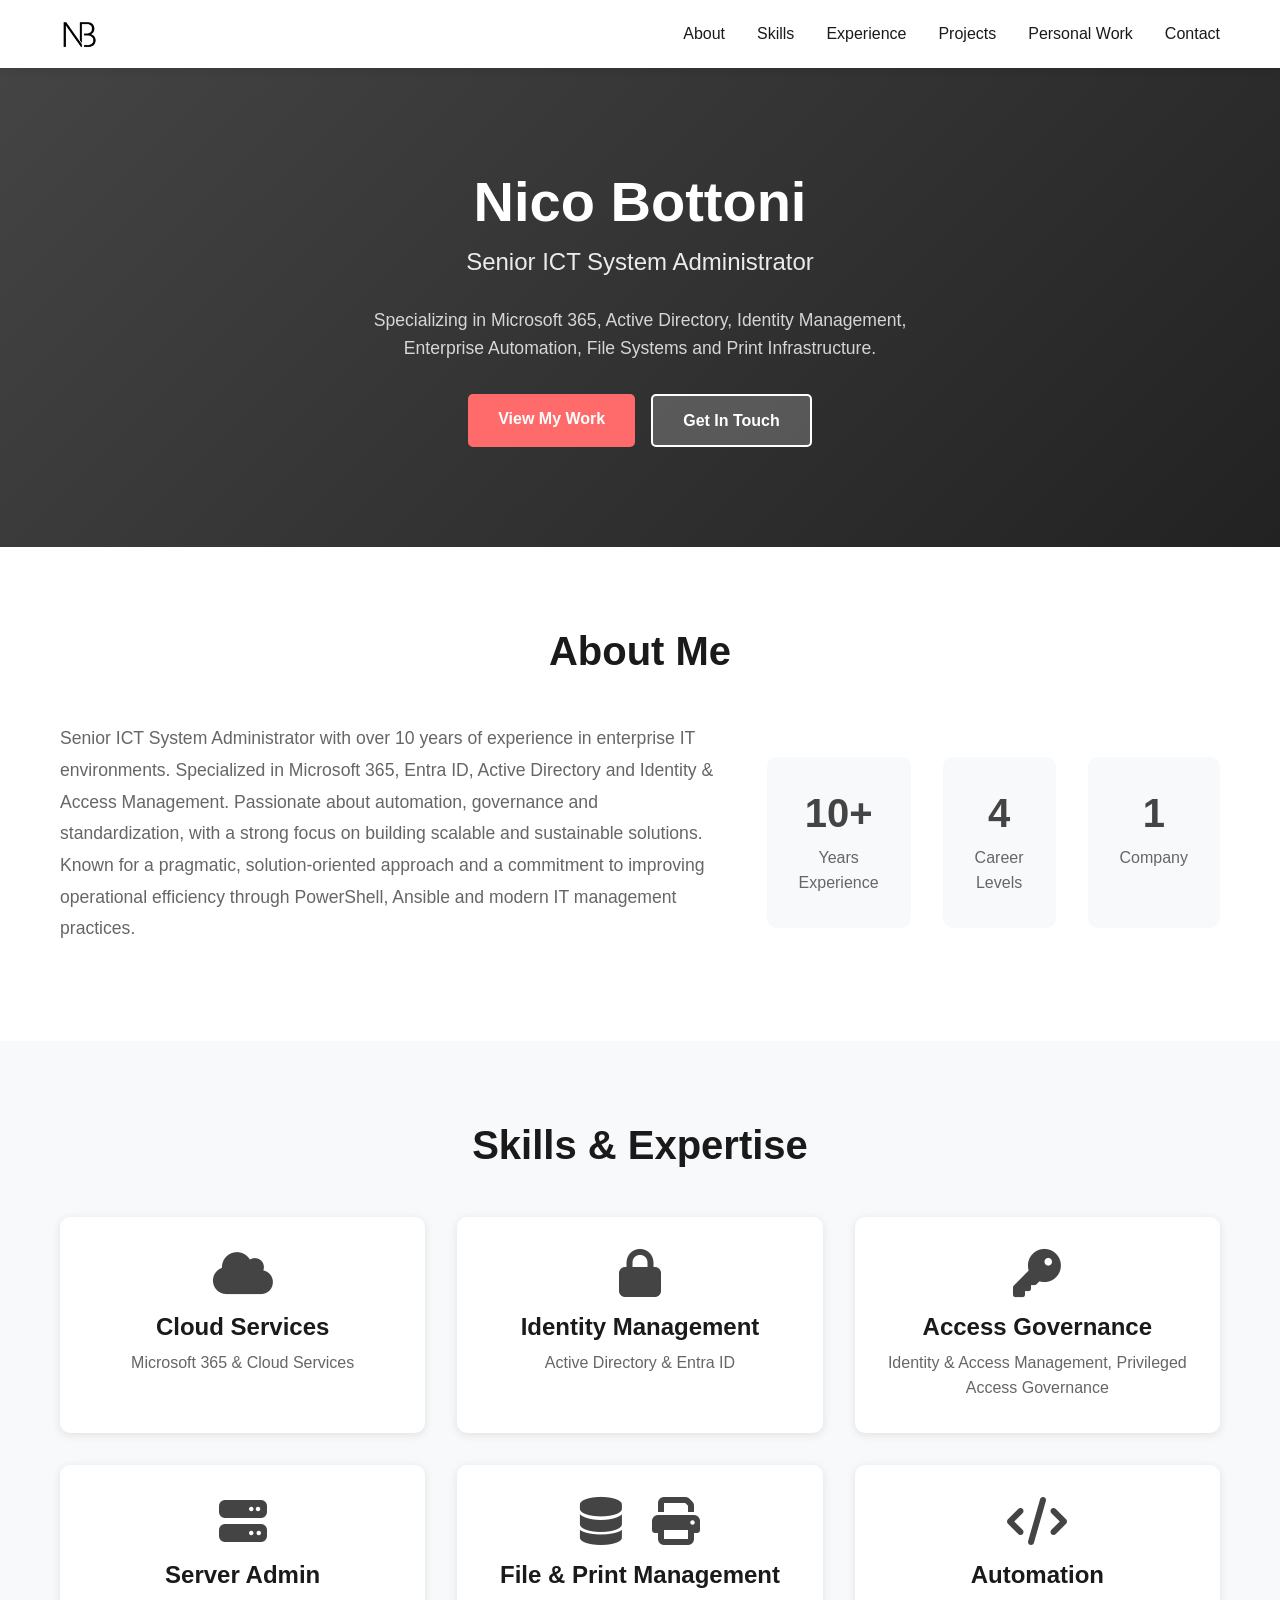
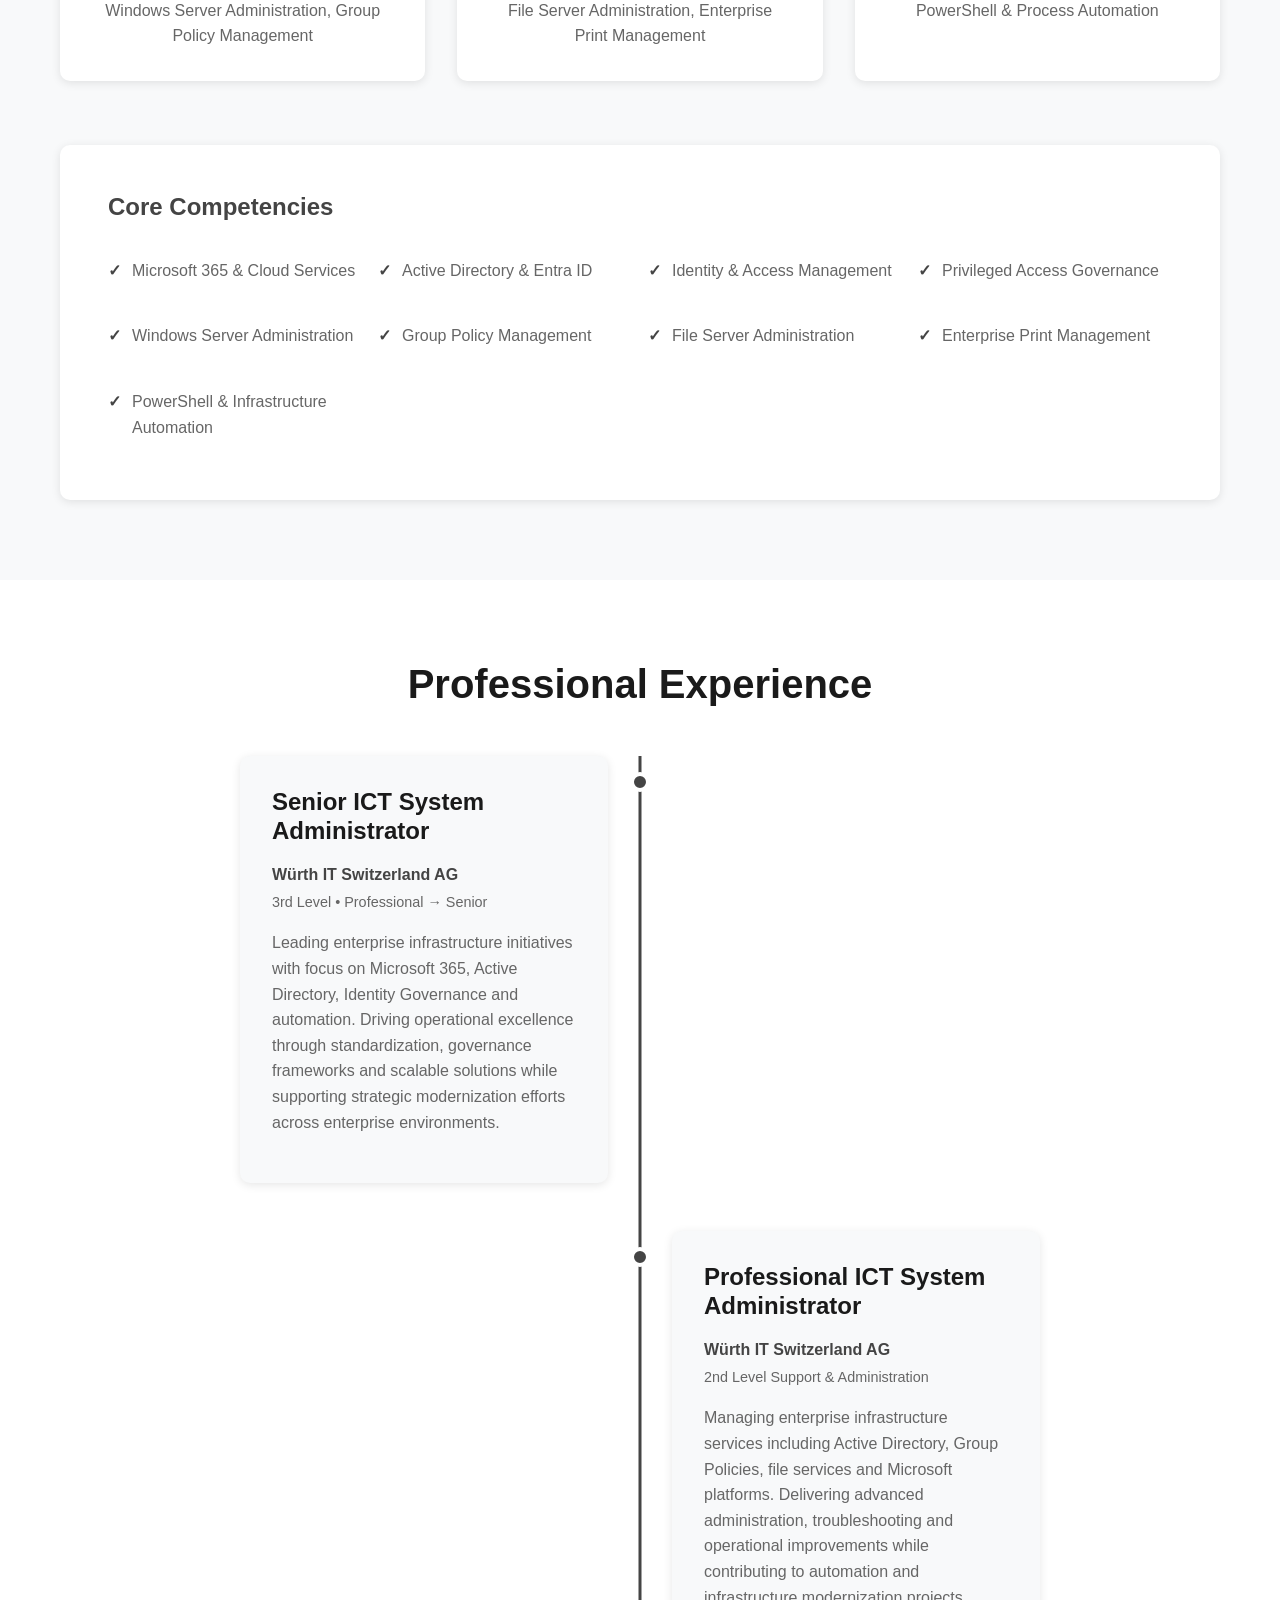
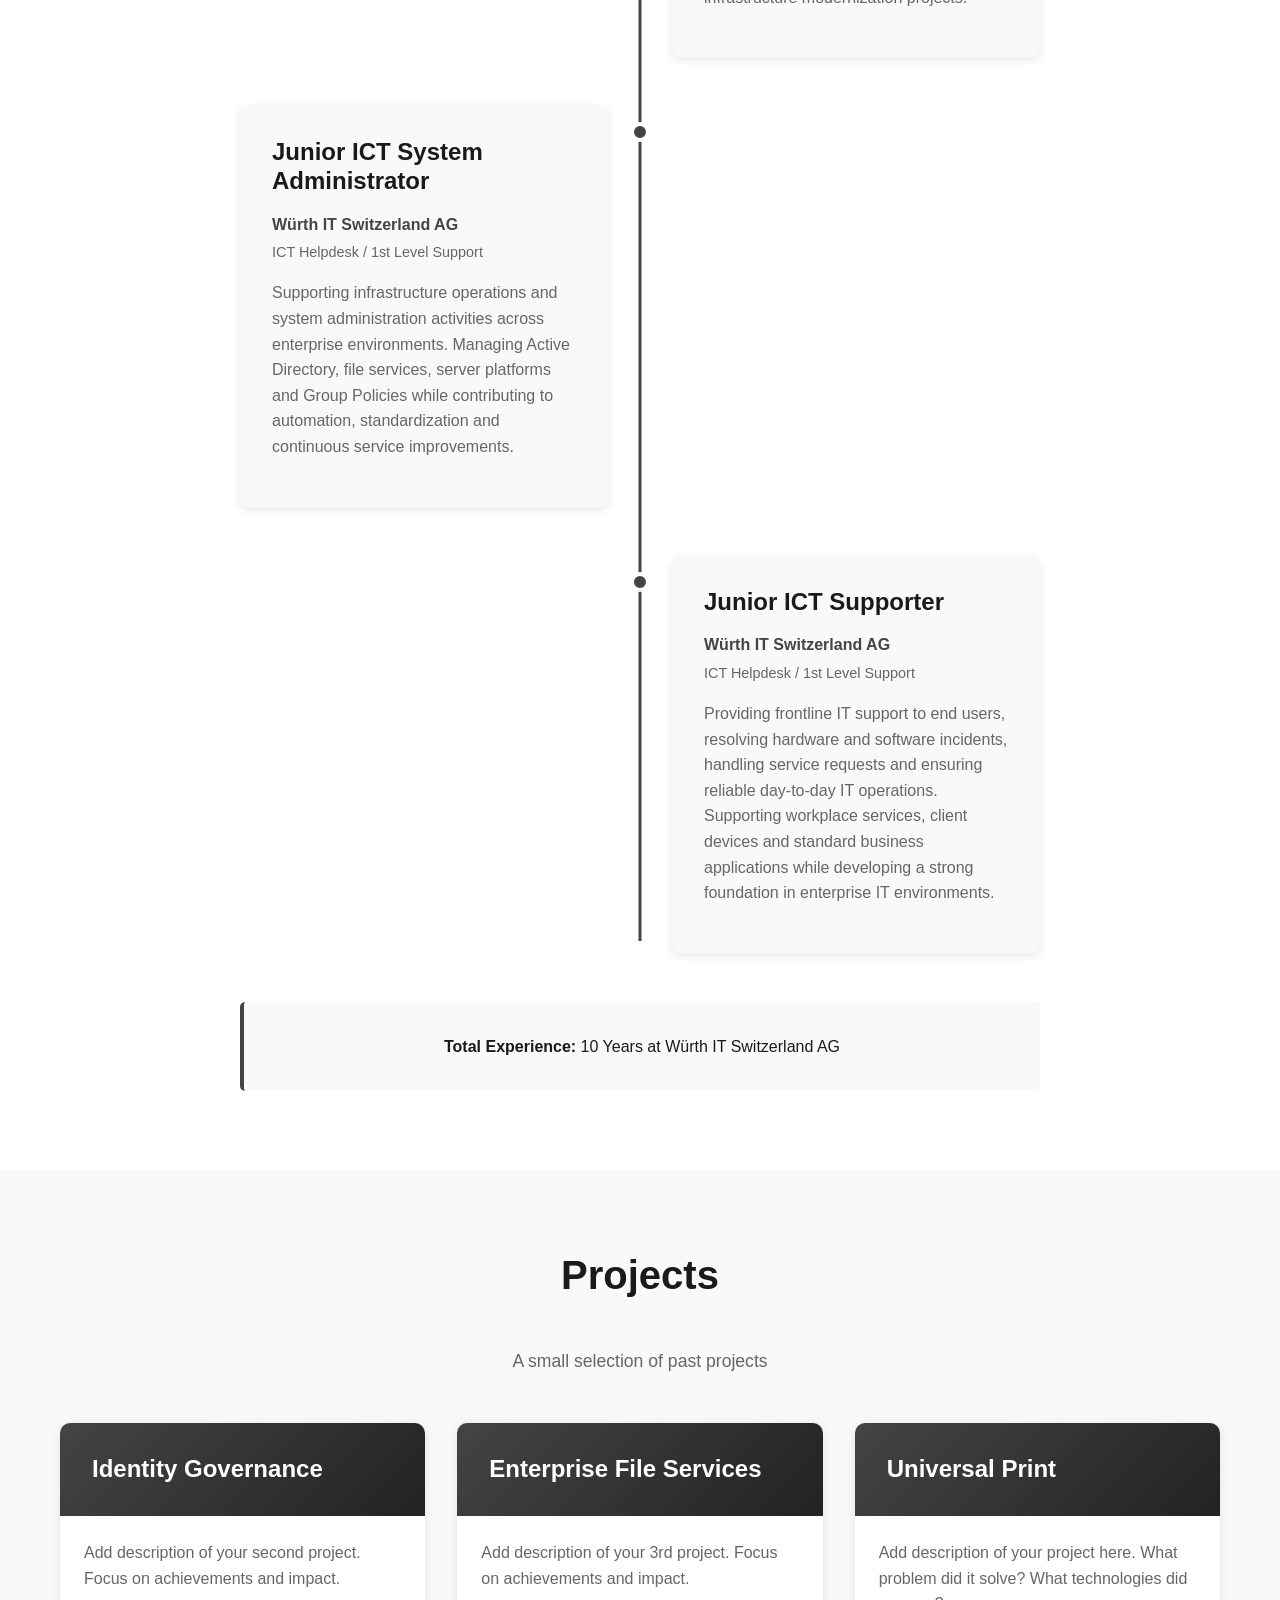
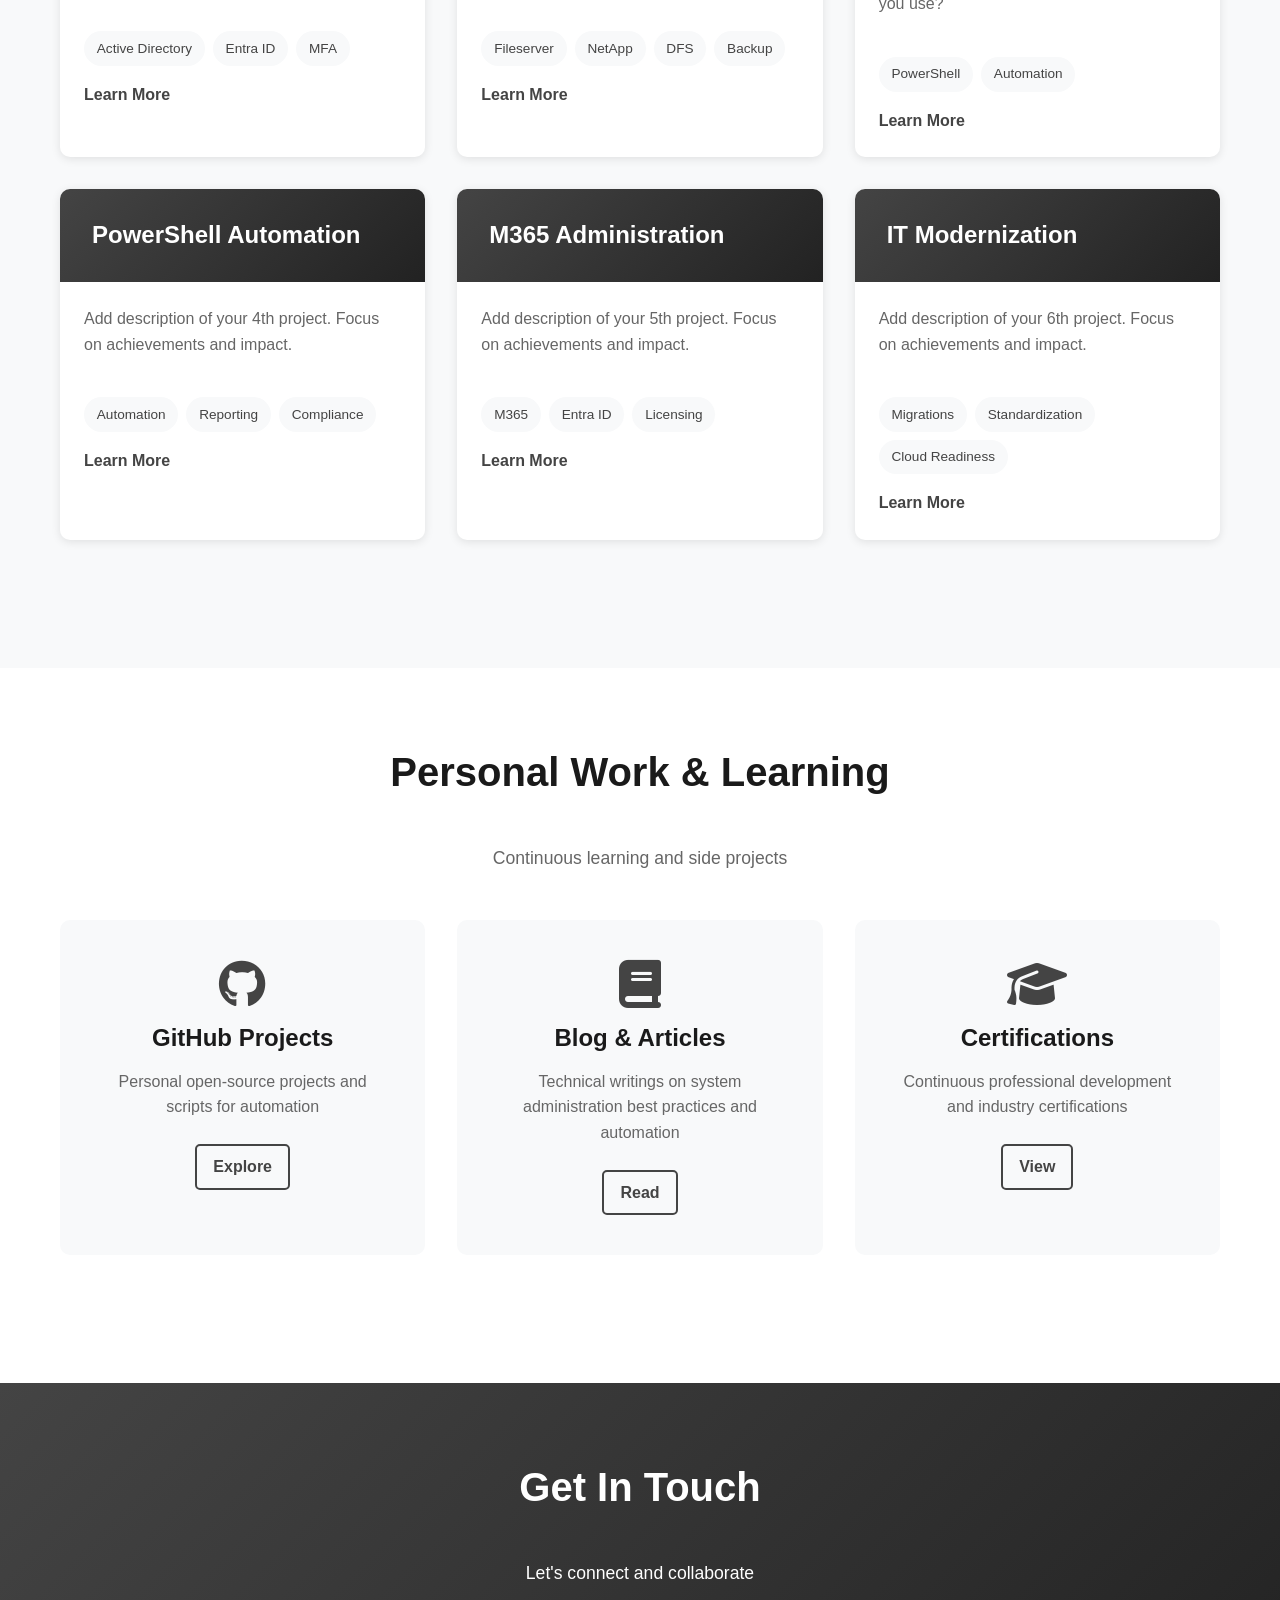
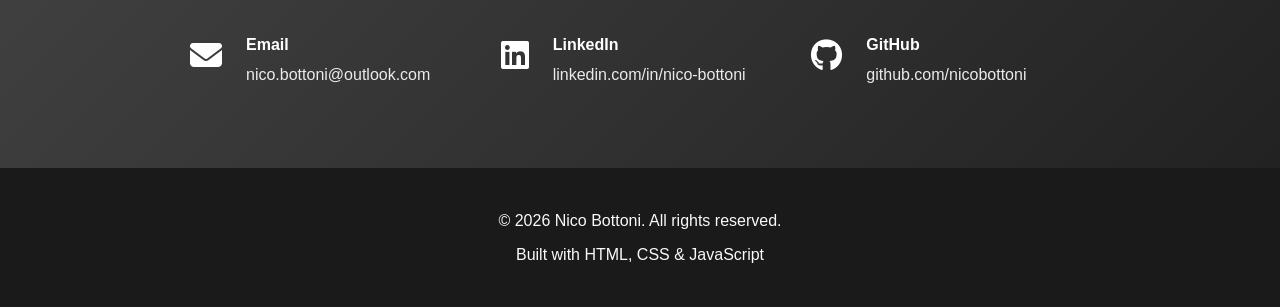
==== commit 2a524024: "Revise job descriptions for clarity and detail Updated job descriptions to reflect focus on Microsof" ====
--- a/index.html
+++ b/index.html
@@ -148,9 +148,8 @@
                         <p class="company">Würth IT Switzerland AG</p>
                         <p class="timeline-date">3rd Level • Professional → Senior</p>
                         <p class="description">
-                            Leading enterprise IT infrastructure projects with focus on automation, 
-                            governance and operational excellence. Architecting solutions for large-scale 
-                            environments and mentoring junior staff.
+                            Leading enterprise infrastructure initiatives with focus on Microsoft 365, Active Directory, Identity Governance and automation.
+                            Driving operational excellence through standardization, governance frameworks and scalable solutions while supporting strategic modernization efforts across enterprise environments.
                         </p>
                     </div>
                 </div>
@@ -161,9 +160,8 @@
                         <p class="company">Würth IT Switzerland AG</p>
                         <p class="timeline-date">2nd Level Support & Administration</p>
                         <p class="description">
-                            Managing Active Directory, Group Policies, and server infrastructure. 
-                            Supporting end-users and handling complex technical issues requiring 
-                            advanced problem-solving skills.
+                            Managing enterprise infrastructure services including Active Directory, Group Policies, file services and Microsoft platforms.
+                            Delivering advanced administration, troubleshooting and operational improvements while contributing to automation and infrastructure modernization projects.
                         </p>
                     </div>
                 </div>
@@ -174,8 +172,8 @@
                         <p class="company">Würth IT Switzerland AG</p>
                         <p class="timeline-date">ICT Helpdesk / 1st Level Support</p>
                         <p class="description">
-                            Providing frontline IT support to end-users, handling hardware and software issues, 
-                            and gathering requirements for infrastructure improvements.
+                            Supporting infrastructure operations and system administration activities across enterprise environments.
+                            Managing Active Directory, file services, server platforms and Group Policies while contributing to automation, standardization and continuous service improvements.
                         </p>
                     </div>
                 </div>
@@ -186,8 +184,8 @@
                         <p class="company">Würth IT Switzerland AG</p>
                         <p class="timeline-date">ICT Helpdesk / 1st Level Support</p>
                         <p class="description">
-                            Providing frontline IT support to end-users, handling hardware and software issues, 
-                            and gathering requirements for infrastructure improvements.
+                            Providing frontline IT support to end users, resolving hardware and software incidents, handling service requests and ensuring reliable day-to-day IT operations.
+                            Supporting workplace services, client devices and standard business applications while developing a strong foundation in enterprise IT environments.
                         </p>
                     </div>
                 </div>
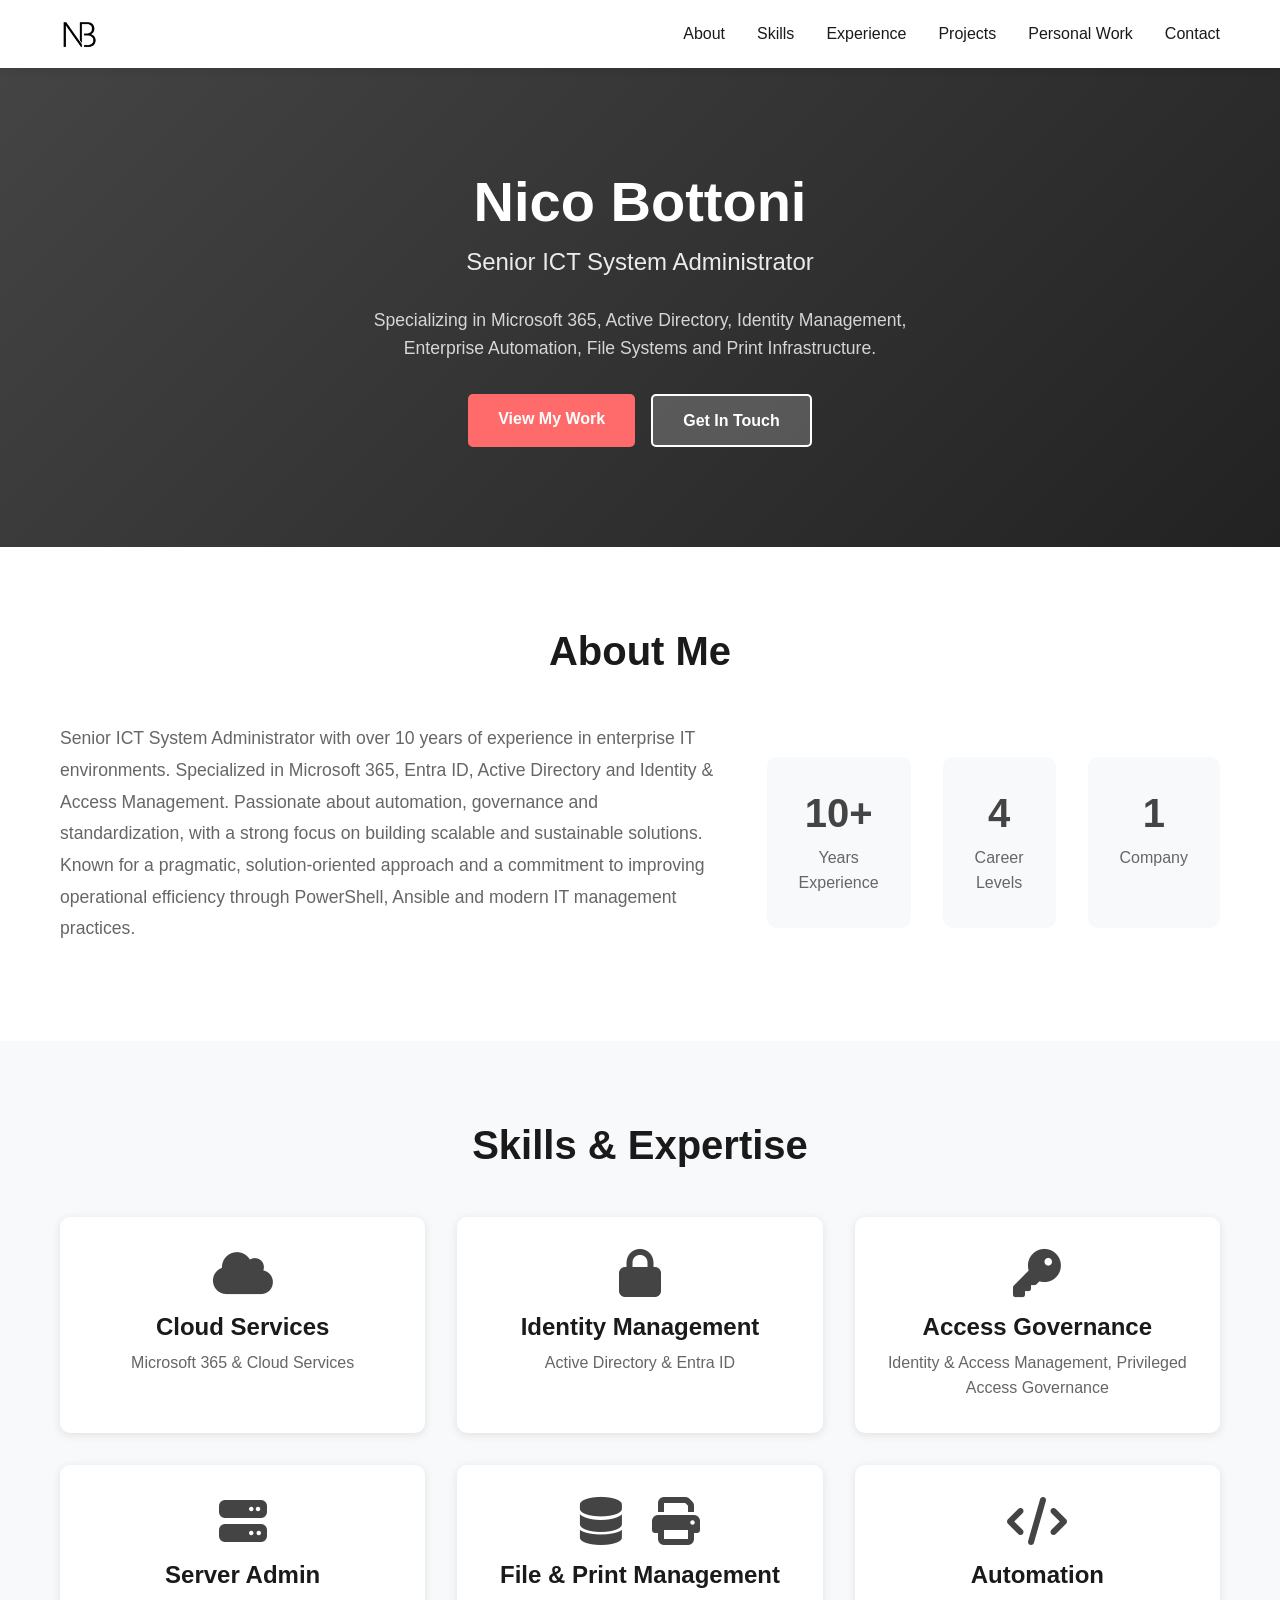
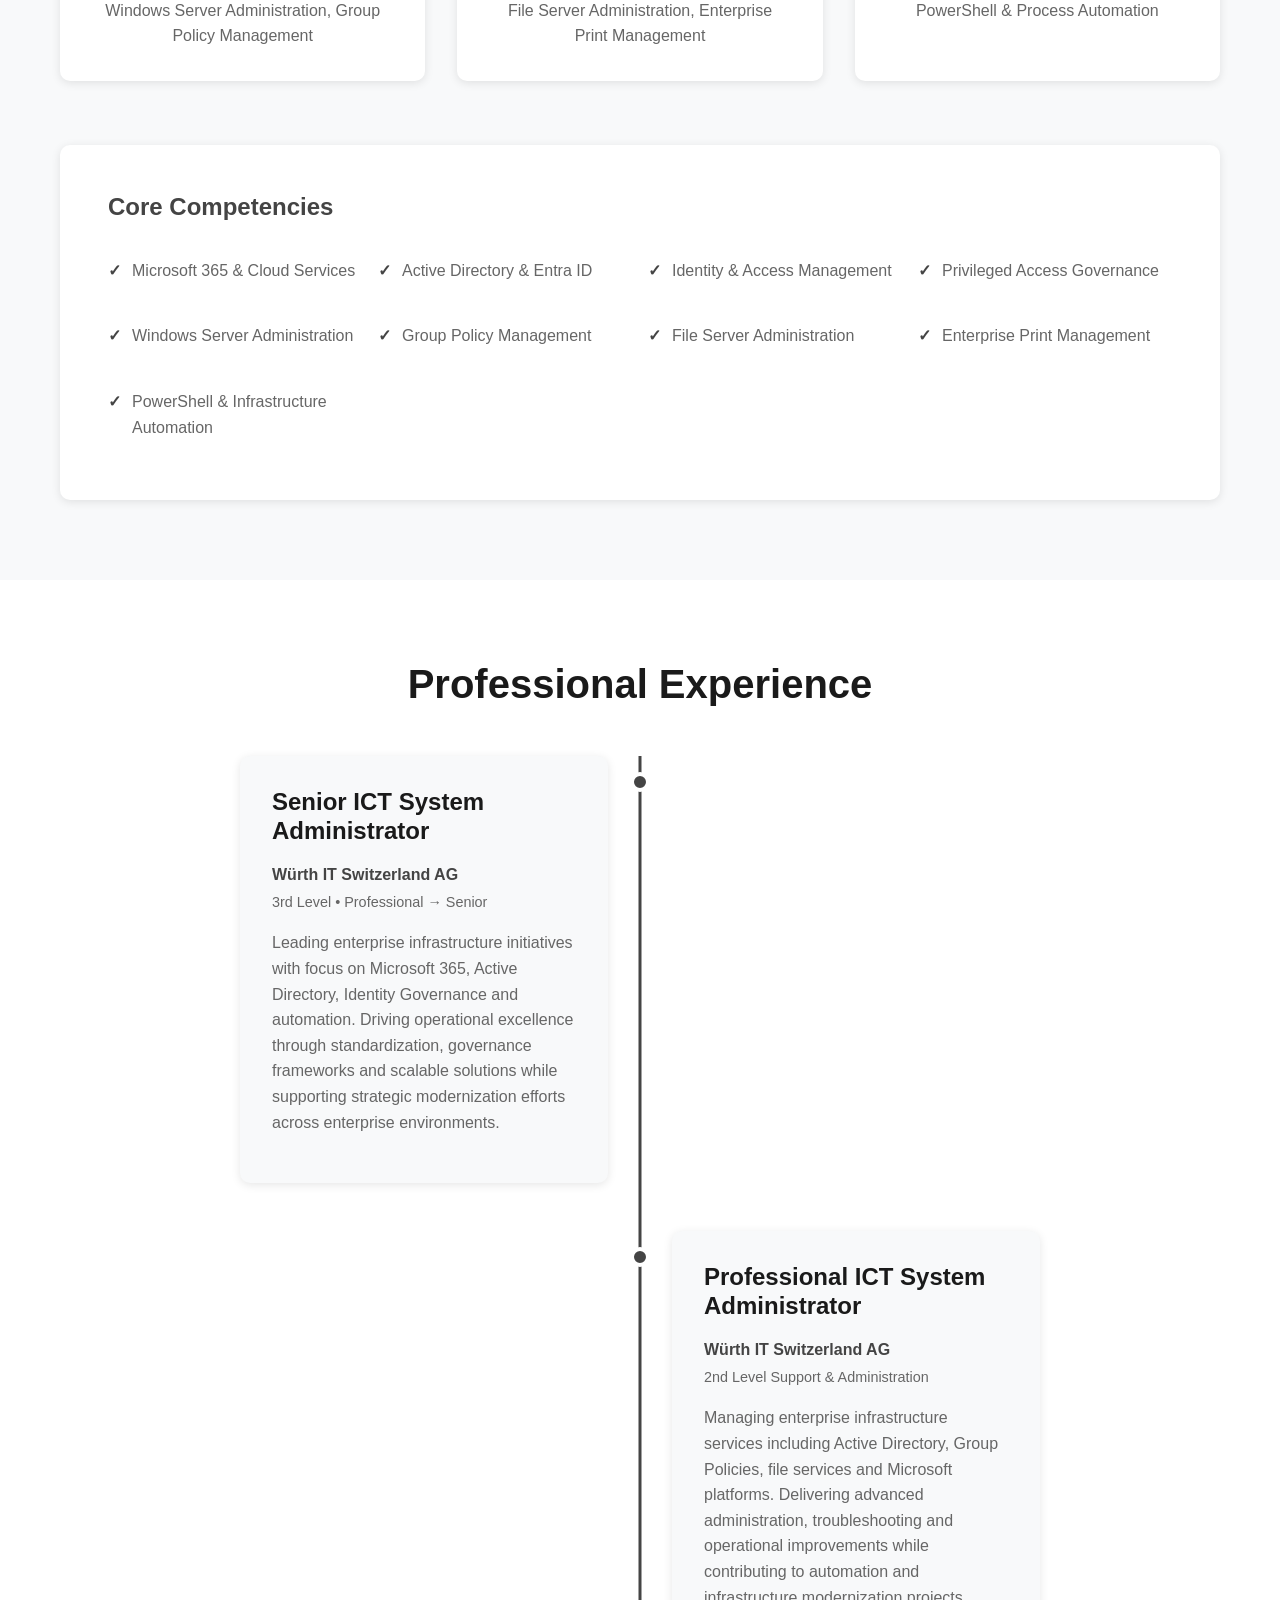
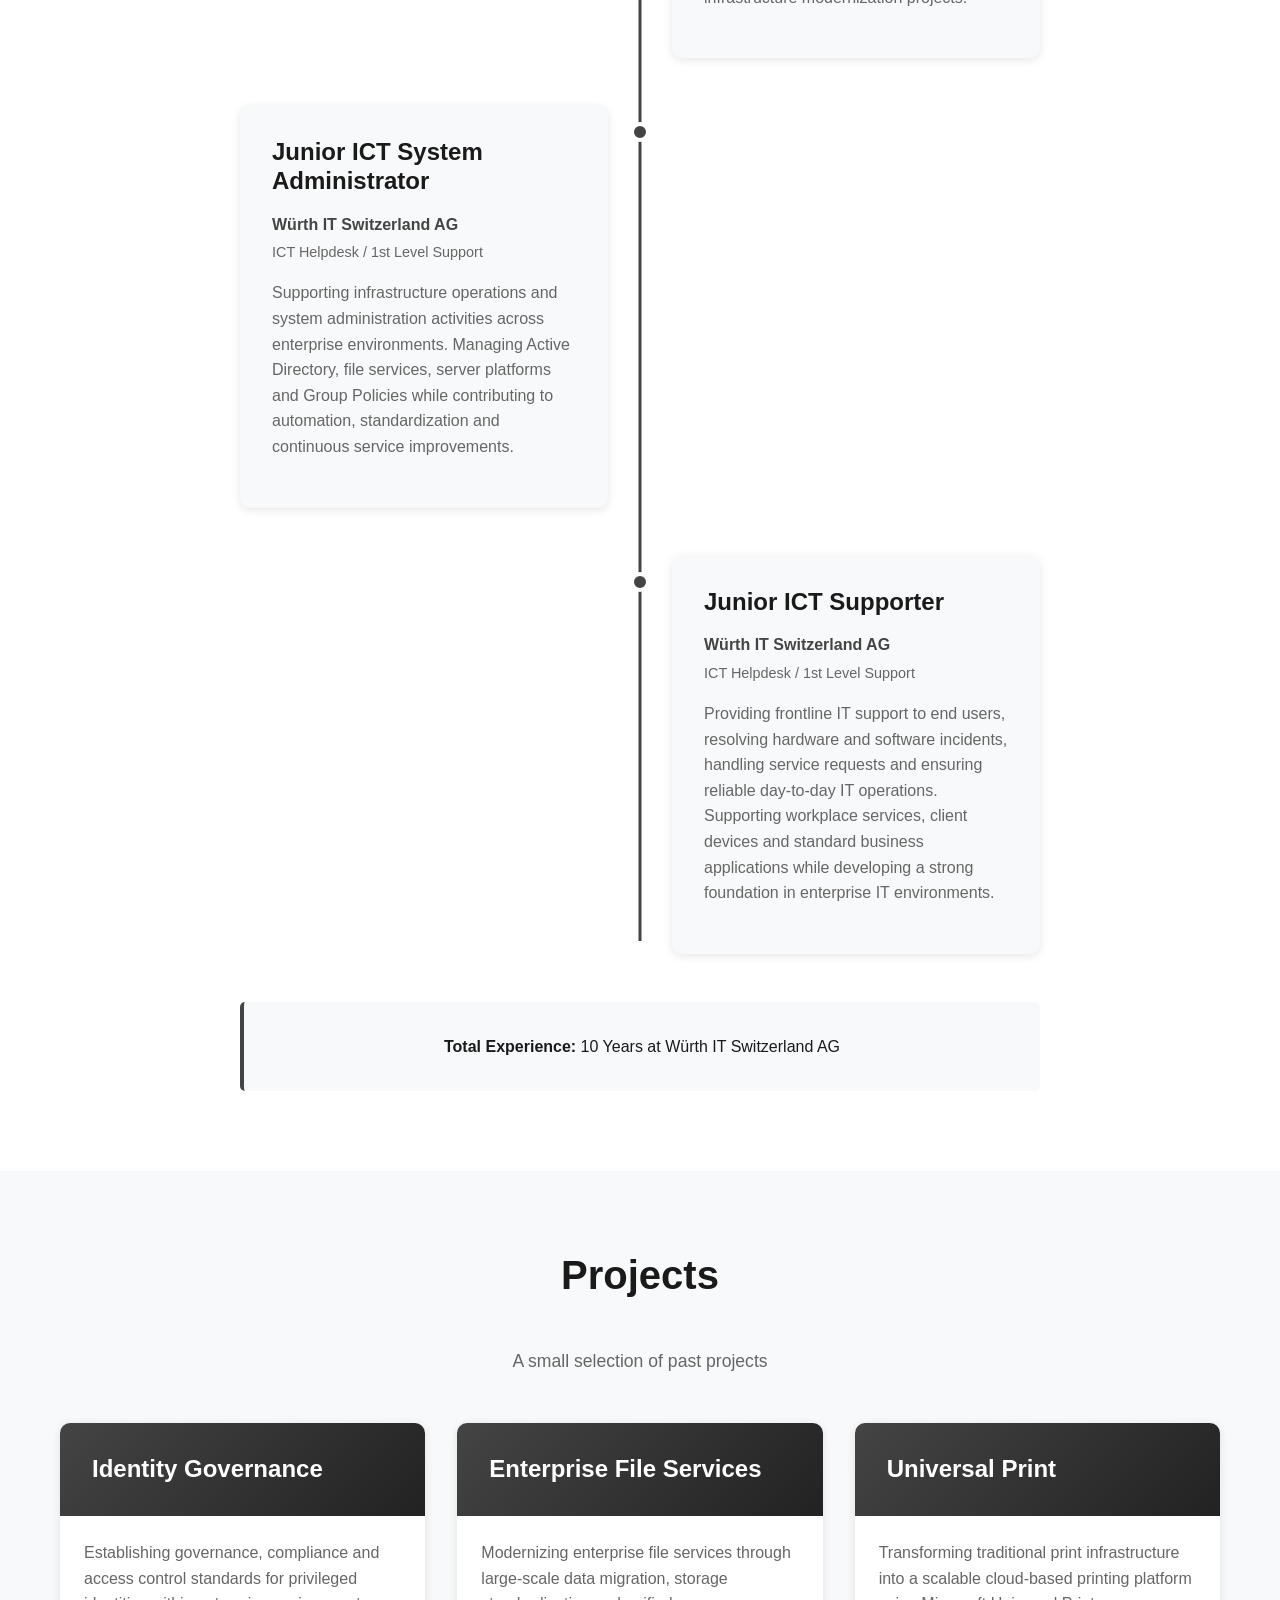
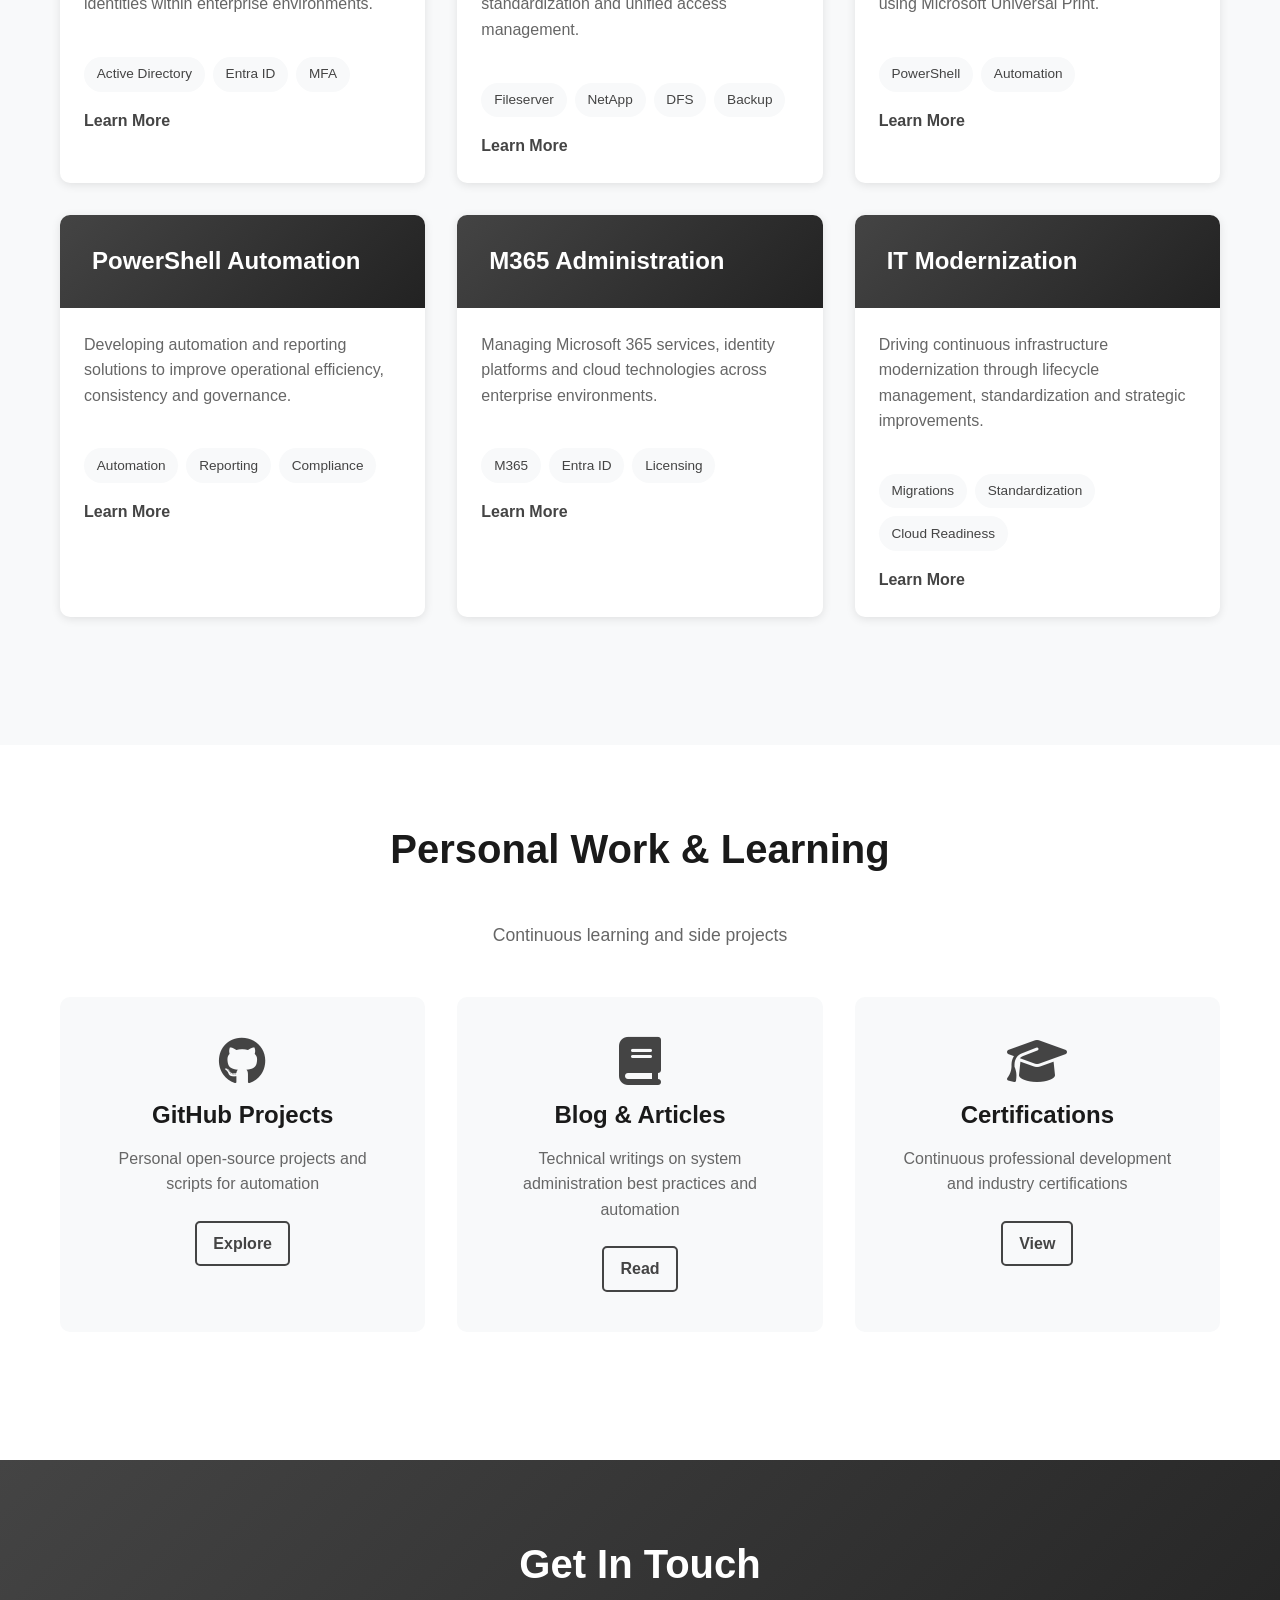
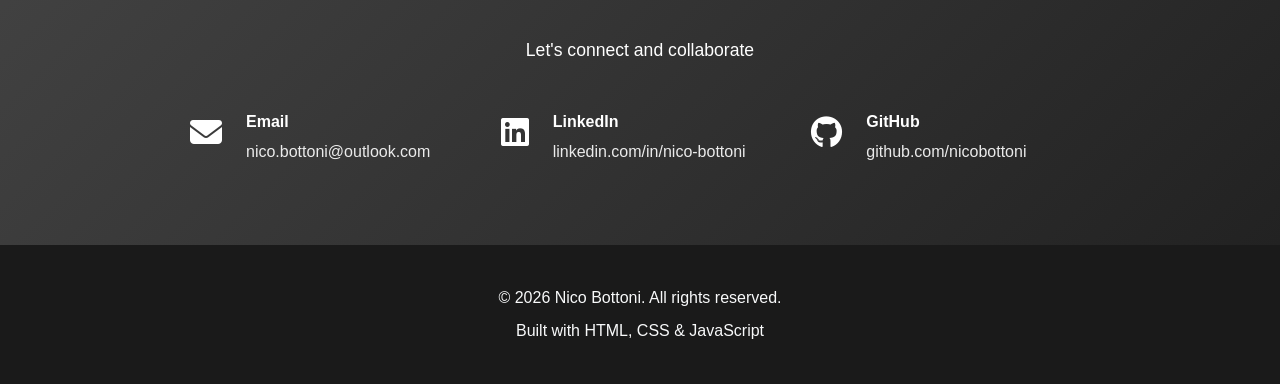
==== commit ba47072c: "Update project descriptions in index.html" ====
--- a/index.html
+++ b/index.html
@@ -207,7 +207,7 @@
                         <h3>Identity Governance</h3>
                     </div>
                     <p class="project-description">
-                        Add description of your second project. Focus on achievements and impact.
+                        Establishing governance, compliance and access control standards for privileged identities within enterprise environments.
                     </p>
                     <div class="project-tags">
                         <span class="tag">Active Directory</span>
@@ -223,7 +223,7 @@
                         <h3>Enterprise File Services</h3>
                     </div>
                     <p class="project-description">
-                        Add description of your 3rd project. Focus on achievements and impact.
+                        Modernizing enterprise file services through large-scale data migration, storage standardization and unified access management.
                     </p>
                     <div class="project-tags">
                         <span class="tag">Fileserver</span>
@@ -240,8 +240,7 @@
                         <h3>Universal Print</h3>
                     </div>
                     <p class="project-description">
-                        Add description of your project here. What problem did it solve? 
-                        What technologies did you use?
+                        Transforming traditional print infrastructure into a scalable cloud-based printing platform using Microsoft Universal Print.
                     </p>
                     <div class="project-tags">
                         <span class="tag">PowerShell</span>
@@ -256,7 +255,7 @@
                         <h3>PowerShell Automation</h3>
                     </div>
                     <p class="project-description">
-                        Add description of your 4th project. Focus on achievements and impact.
+                        Developing automation and reporting solutions to improve operational efficiency, consistency and governance.
                     </p>
                     <div class="project-tags">
                         <span class="tag">Automation</span>
@@ -272,7 +271,7 @@
                         <h3>M365 Administration</h3>
                     </div>
                     <p class="project-description">
-                        Add description of your 5th project. Focus on achievements and impact.
+                        Managing Microsoft 365 services, identity platforms and cloud technologies across enterprise environments.
                     </p>
                     <div class="project-tags">
                         <span class="tag">M365</span>
@@ -288,7 +287,7 @@
                         <h3>IT Modernization</h3>
                     </div>
                     <p class="project-description">
-                        Add description of your 6th project. Focus on achievements and impact.
+                        Driving continuous infrastructure modernization through lifecycle management, standardization and strategic improvements.
                     </p>
                     <div class="project-tags">
                         <span class="tag">Migrations</span>
